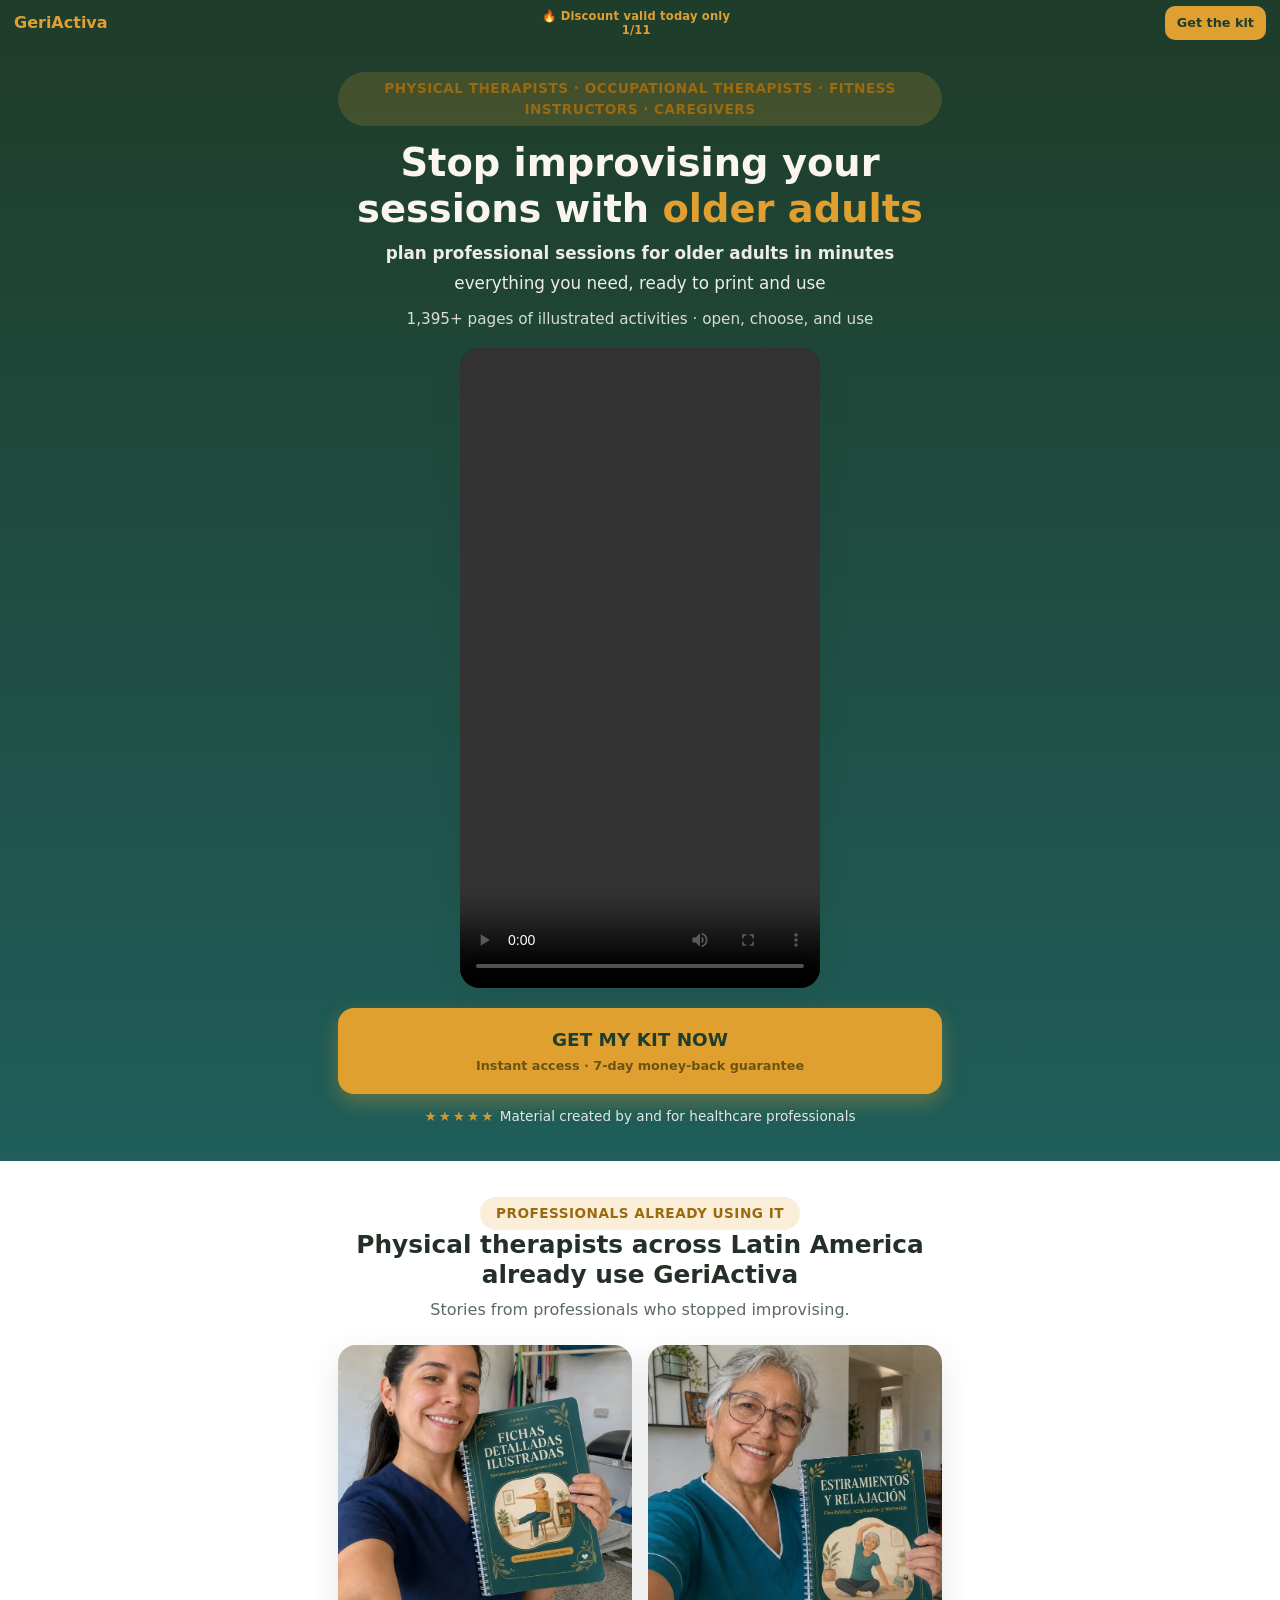
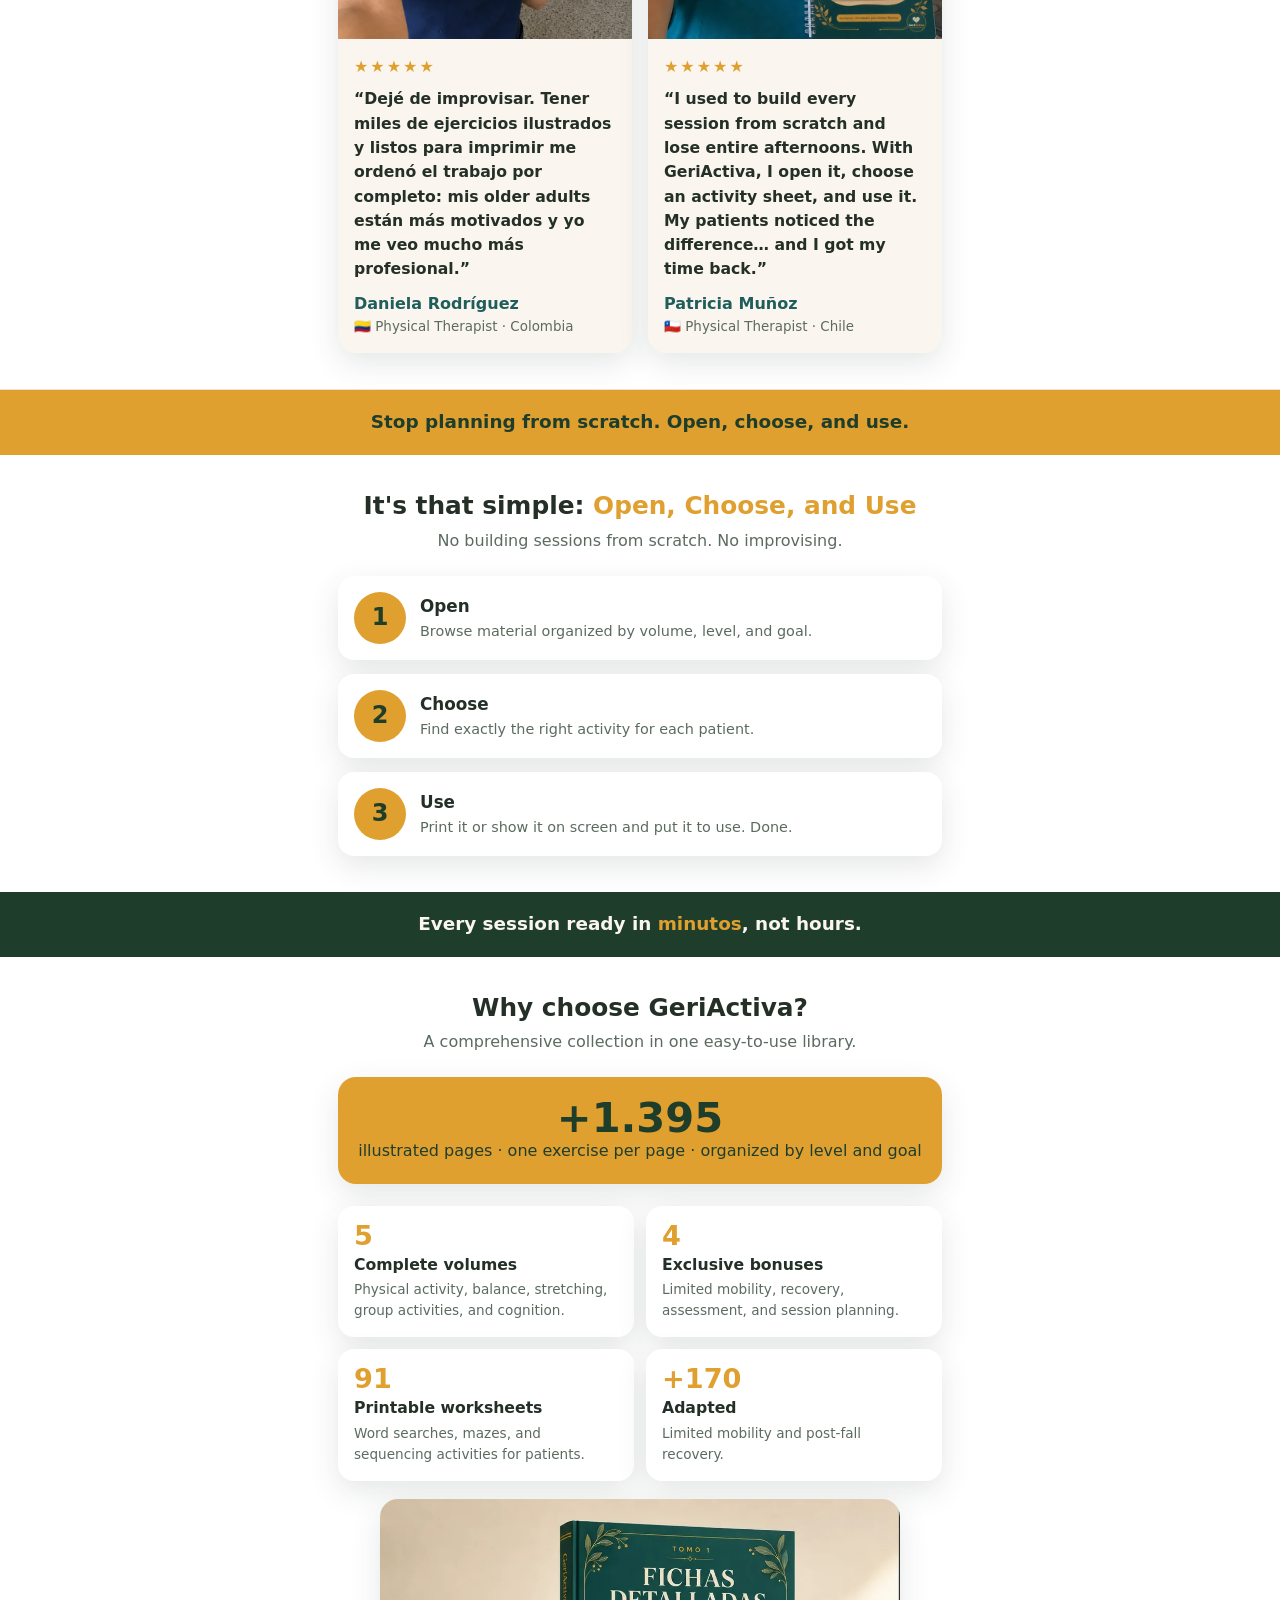
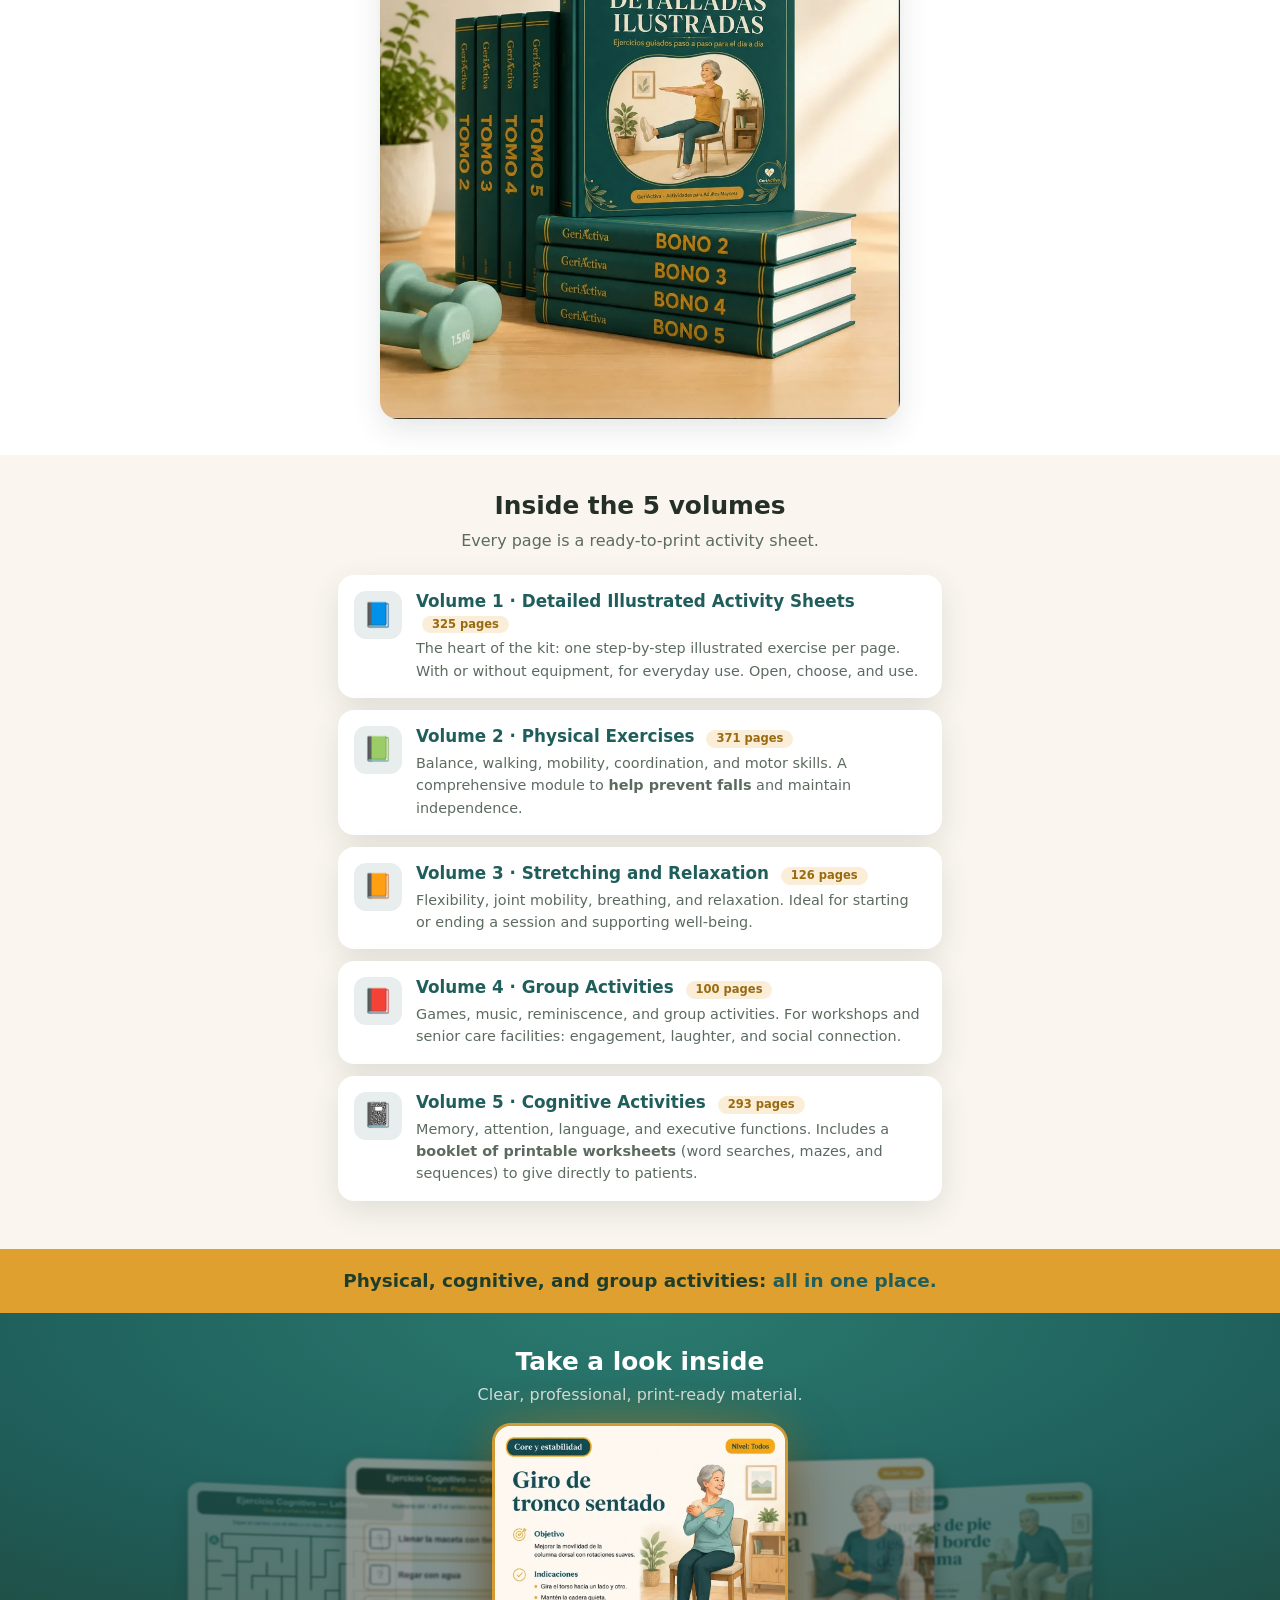
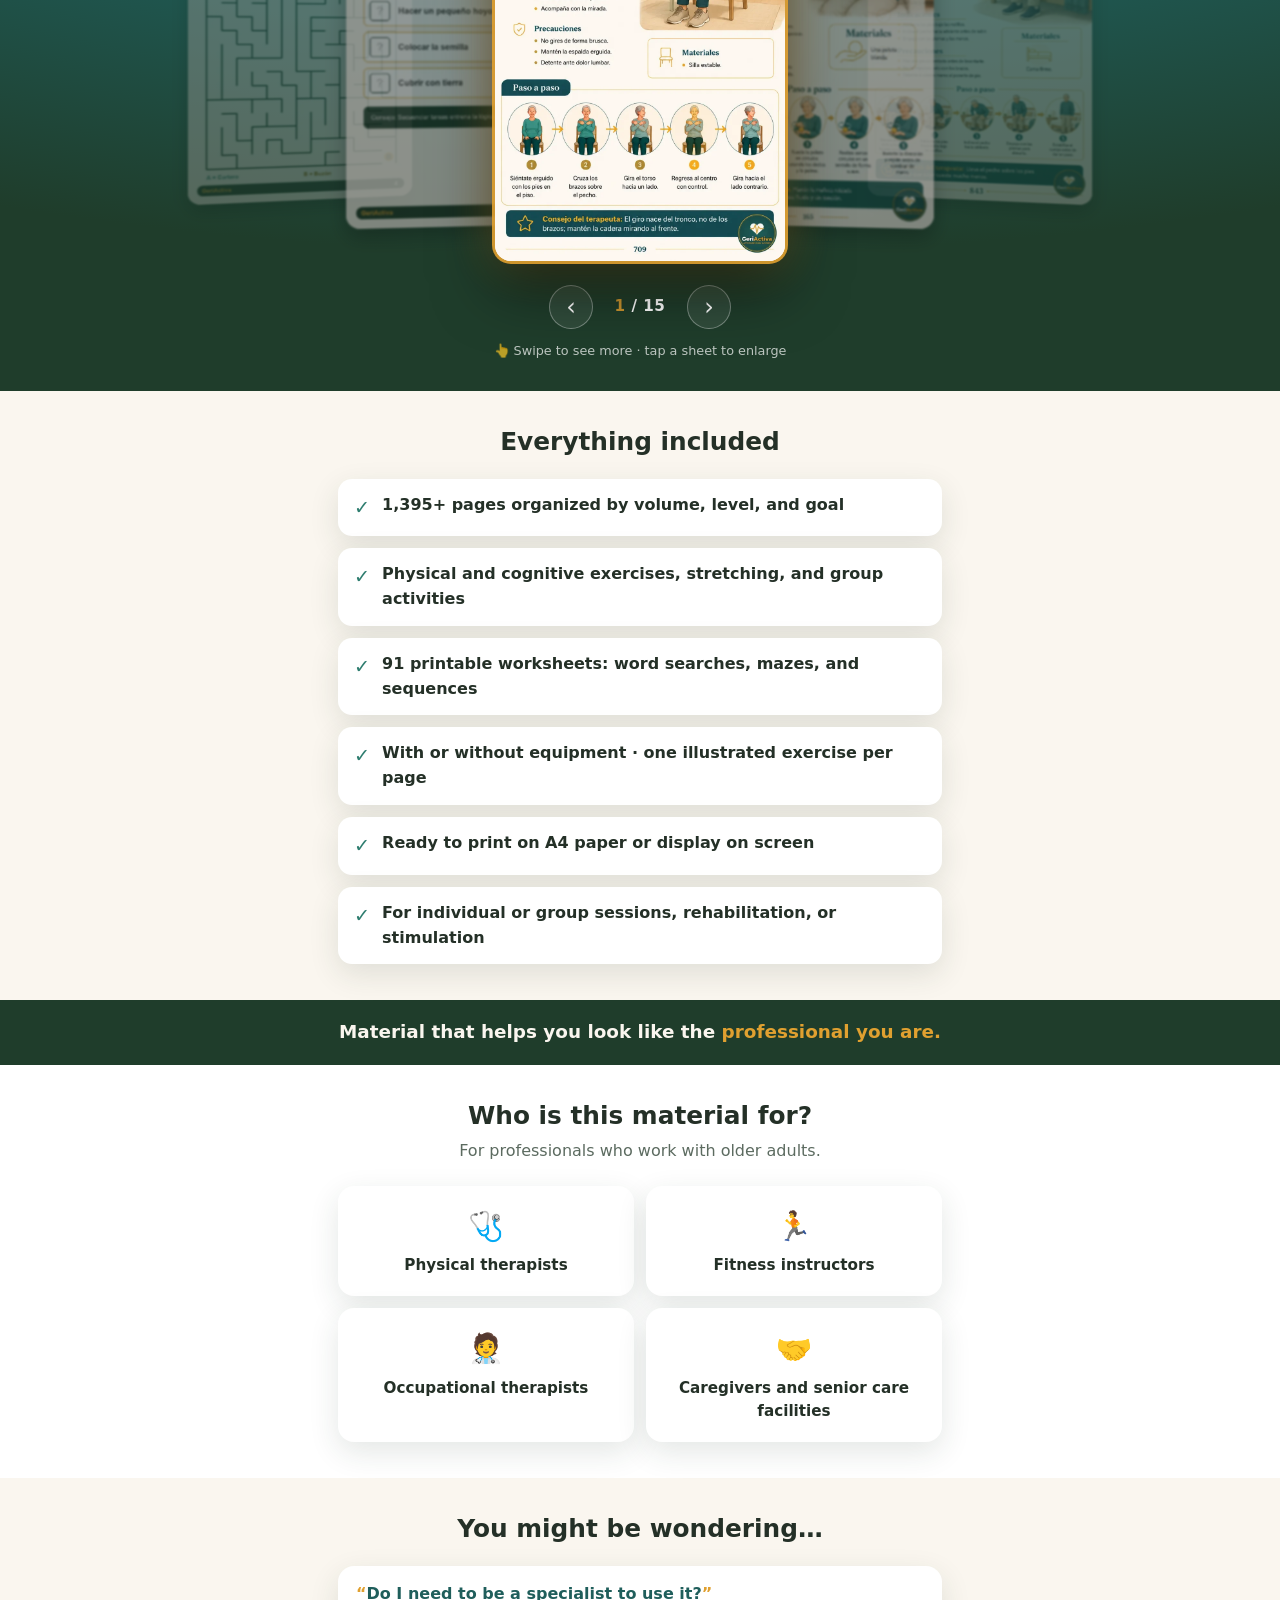
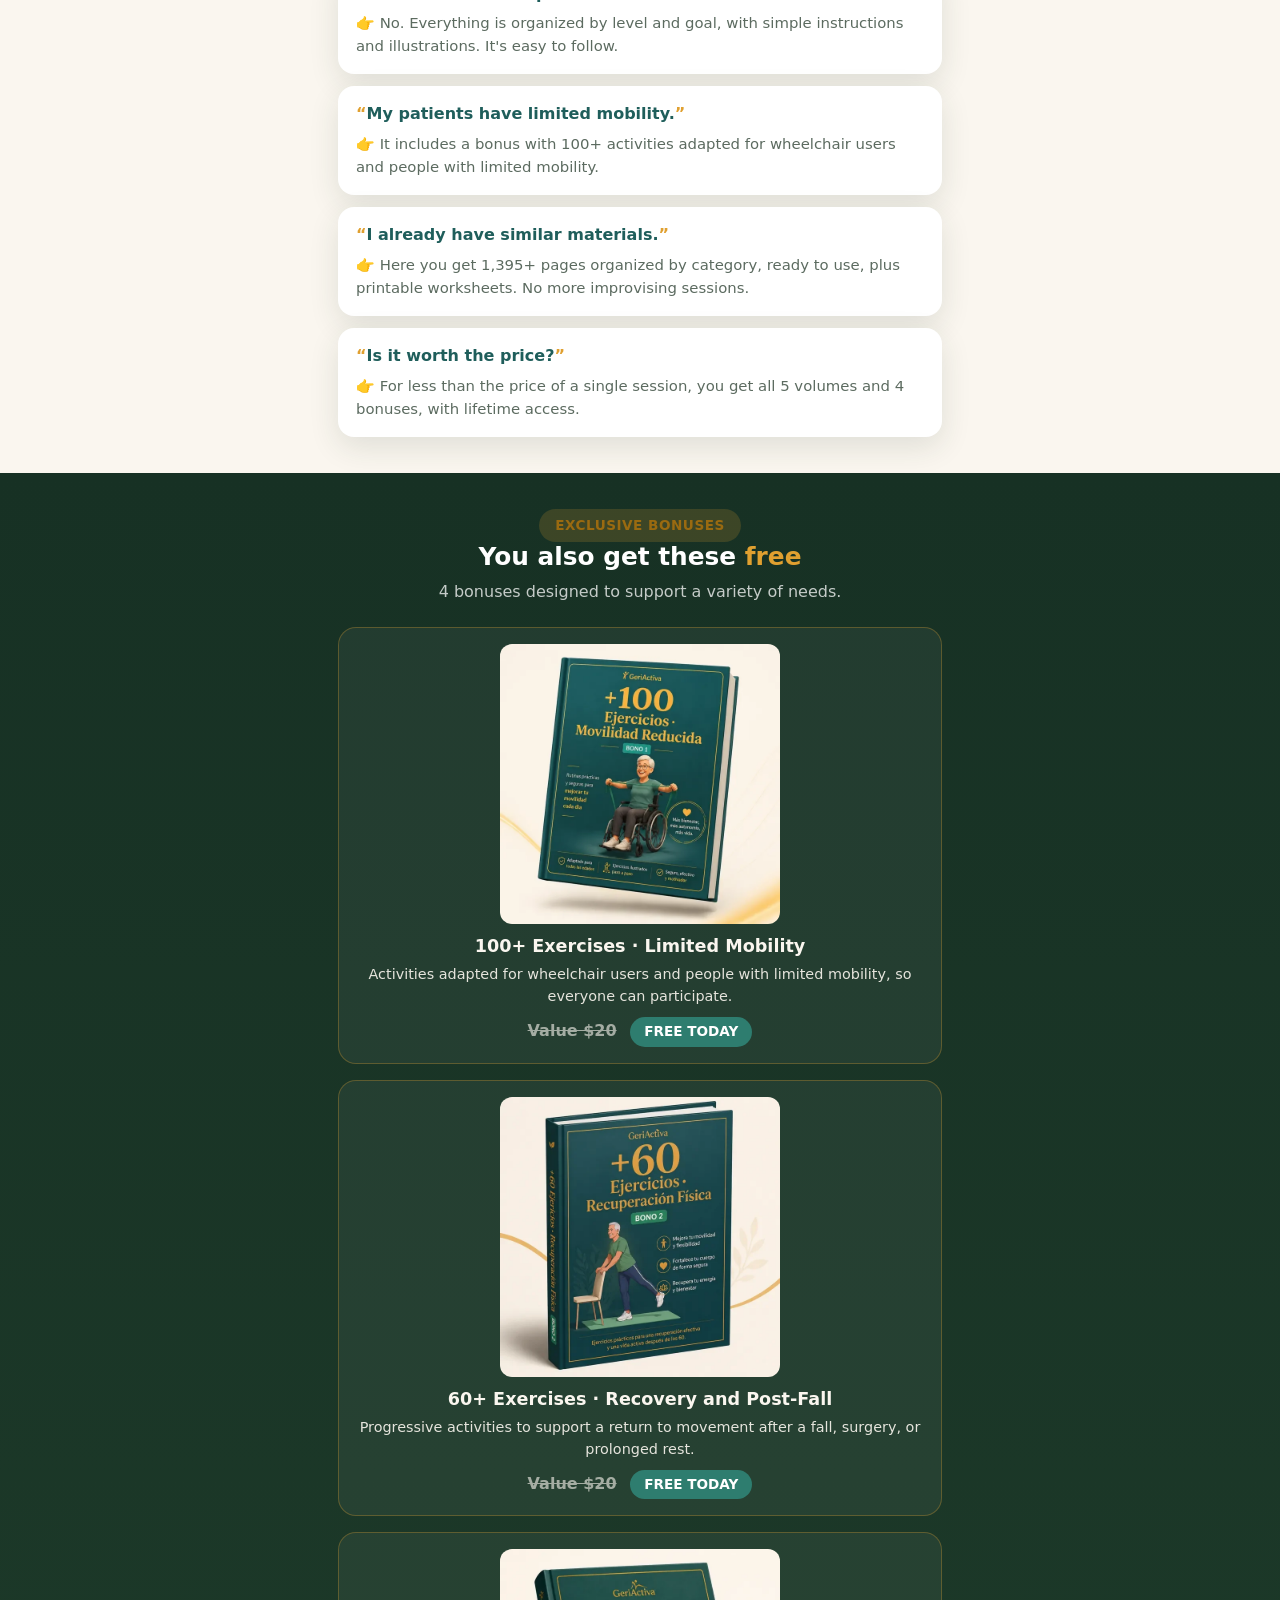
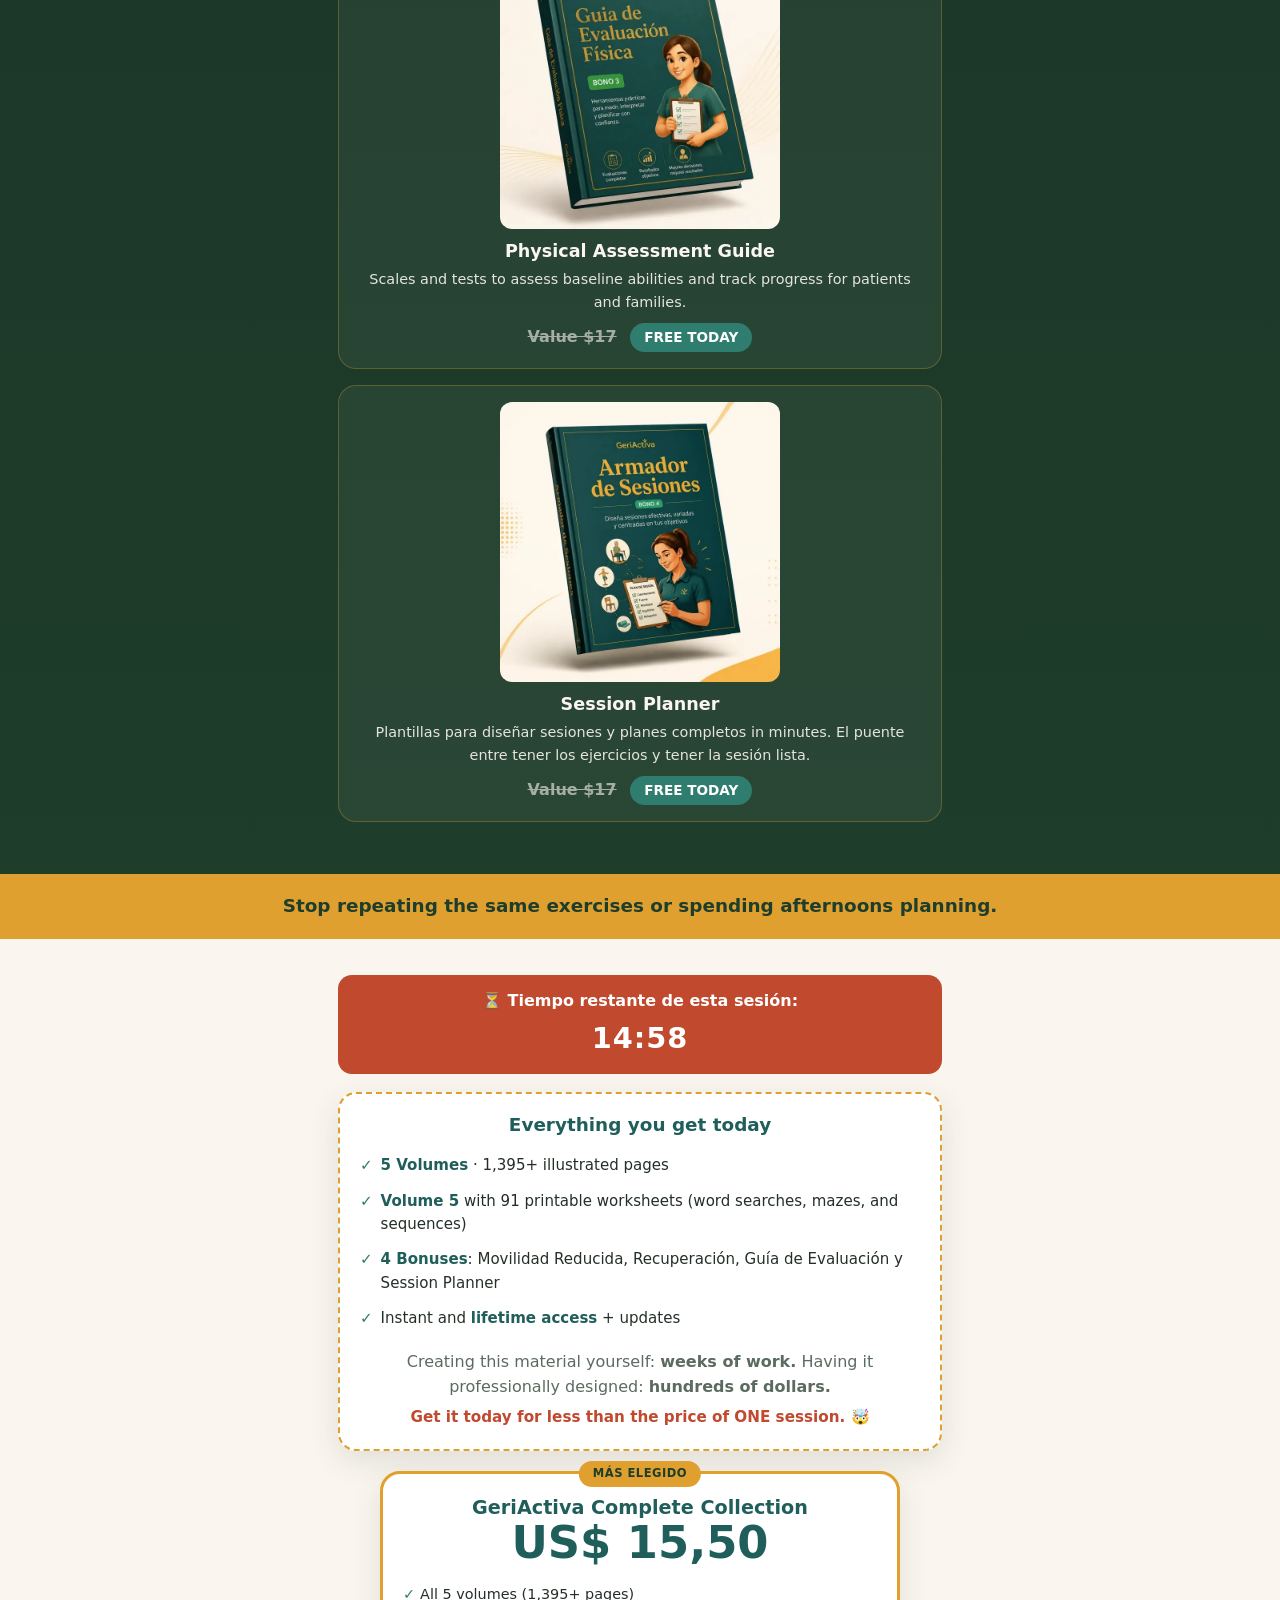
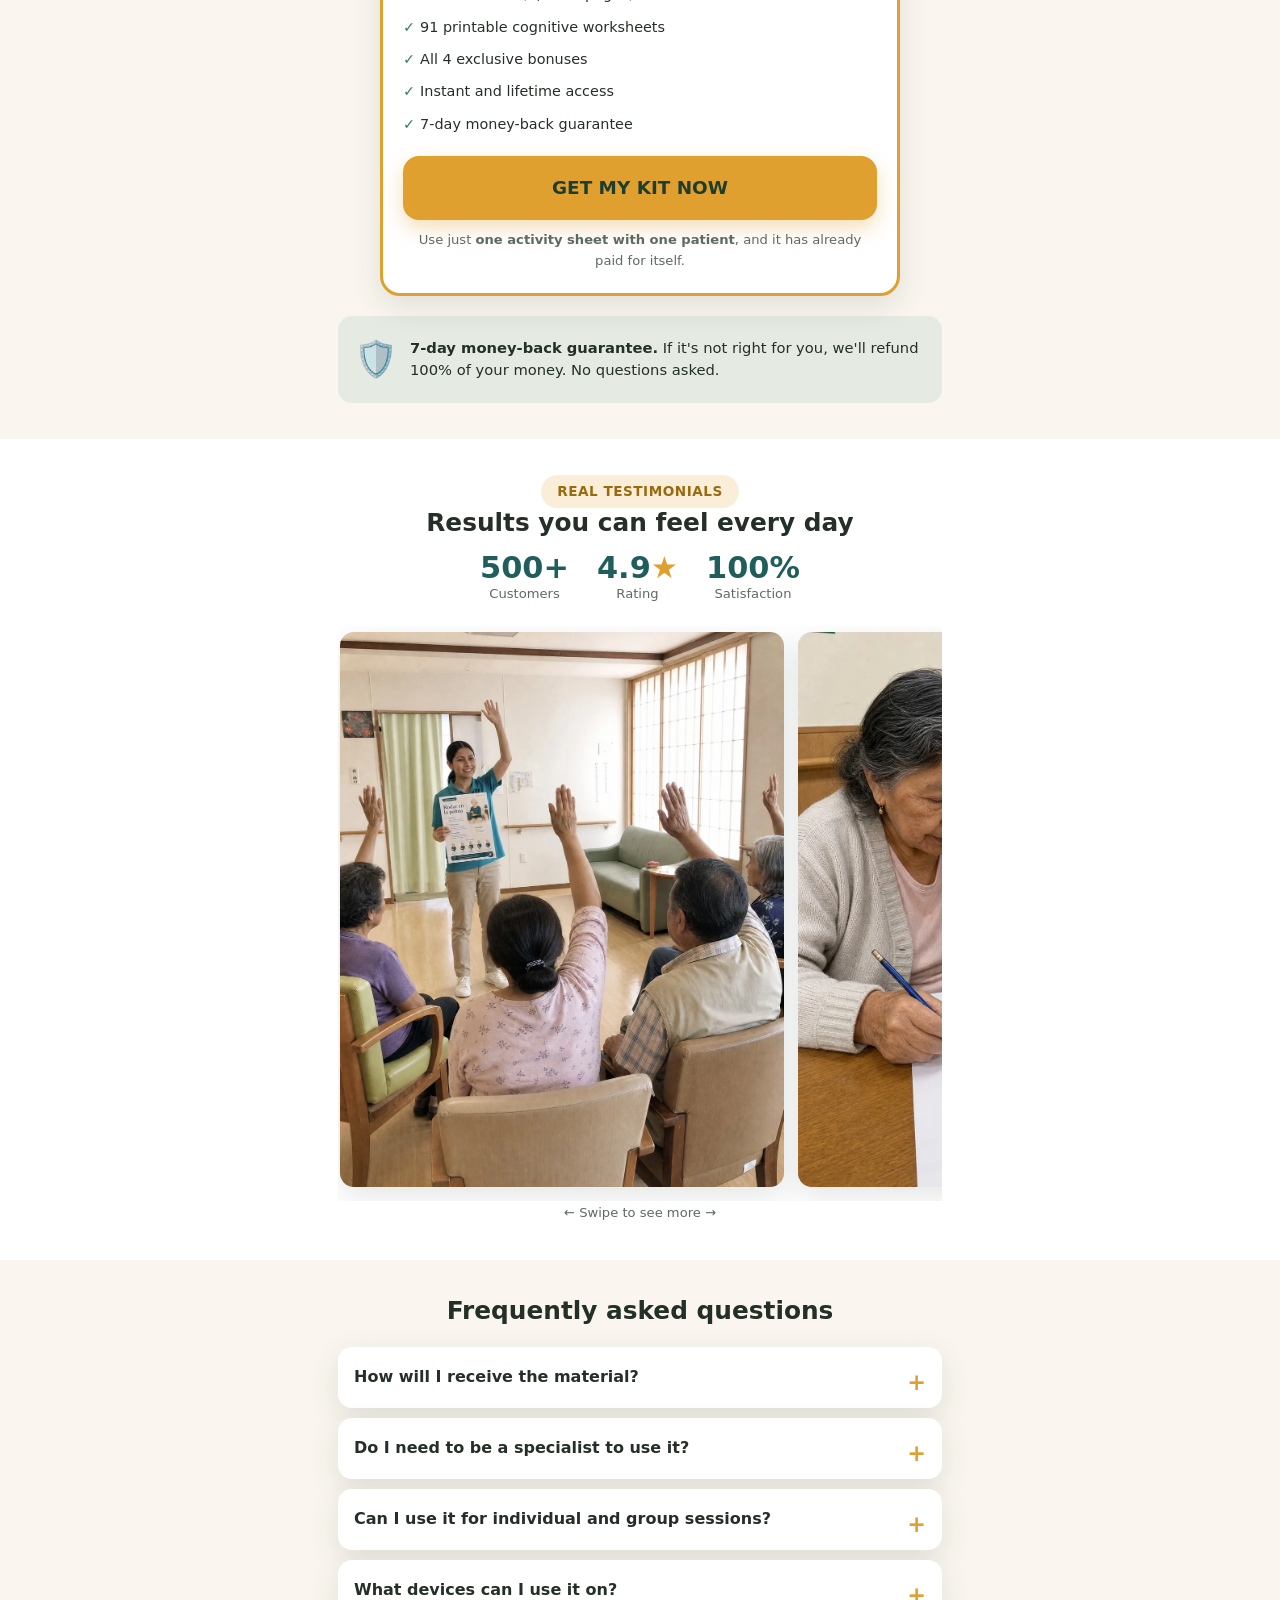
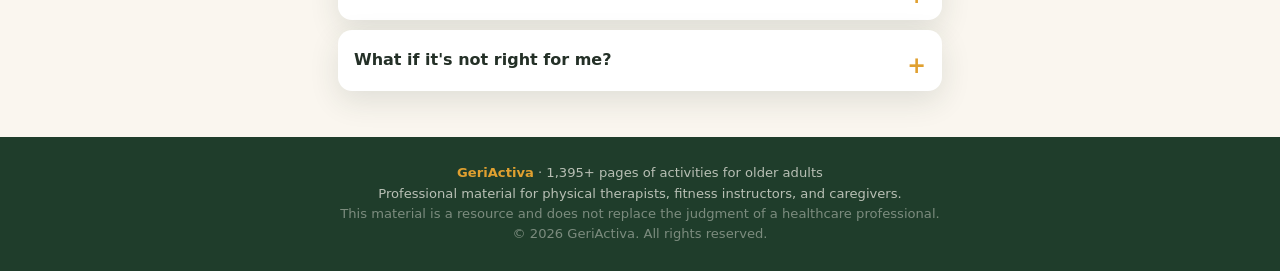
==== index.html @ ed3a682e "Translate GeriActiva sales page from Spanish to English" ====
<!DOCTYPE html>

<html data-astro-cid-jfvjk4zr="" dir="ltr" lang="en" style="--storePrimary: #15803d;--storeSecondary: #f0fdf4;--storeAccent: #22c55e;"><head><meta charset="utf-8"/><meta content="width=device-width, initial-scale=1.0" name="viewport"/><style>/*! tailwindcss v4.2.1 | MIT License | https://tailwindcss.com */@layer properties{@supports (((-webkit-hyphens:none)) and (not (margin-trim:inline))) or ((-moz-orient:inline) and (not (color:rgb(from red r g b)))){*,:before,:after,::backdrop{--tw-translate-x:0;--tw-translate-y:0;--tw-translate-z:0;--tw-scale-x:1;--tw-scale-y:1;--tw-scale-z:1;--tw-rotate-x:initial;--tw-rotate-y:initial;--tw-rotate-z:initial;--tw-skew-x:initial;--tw-skew-y:initial;--tw-space-y-reverse:0;--tw-border-style:solid;--tw-gradient-position:initial;--tw-gradient-from:#0000;--tw-gradient-via:#0000;--tw-gradient-to:#0000;--tw-gradient-stops:initial;--tw-gradient-via-stops:initial;--tw-gradient-from-position:0%;--tw-gradient-via-position:50%;--tw-gradient-to-position:100%;--tw-leading:initial;--tw-font-weight:initial;--tw-tracking:initial;--tw-ordinal:initial;--tw-slashed-zero:initial;--tw-numeric-figure:initial;--tw-numeric-spacing:initial;--tw-numeric-fraction:initial;--tw-shadow:0 0 #0000;--tw-shadow-color:initial;--tw-shadow-alpha:100%;--tw-inset-shadow:0 0 #0000;--tw-inset-shadow-color:initial;--tw-inset-shadow-alpha:100%;--tw-ring-color:initial;--tw-ring-shadow:0 0 #0000;--tw-inset-ring-color:initial;--tw-inset-ring-shadow:0 0 #0000;--tw-ring-inset:initial;--tw-ring-offset-width:0px;--tw-ring-offset-color:#fff;--tw-ring-offset-shadow:0 0 #0000;--tw-outline-style:solid;--tw-blur:initial;--tw-brightness:initial;--tw-contrast:initial;--tw-grayscale:initial;--tw-hue-rotate:initial;--tw-invert:initial;--tw-opacity:initial;--tw-saturate:initial;--tw-sepia:initial;--tw-drop-shadow:initial;--tw-drop-shadow-color:initial;--tw-drop-shadow-alpha:100%;--tw-drop-shadow-size:initial;--tw-backdrop-blur:initial;--tw-backdrop-brightness:initial;--tw-backdrop-contrast:initial;--tw-backdrop-grayscale:initial;--tw-backdrop-hue-rotate:initial;--tw-backdrop-invert:initial;--tw-backdrop-opacity:initial;--tw-backdrop-saturate:initial;--tw-backdrop-sepia:initial;--tw-duration:initial;--tw-ease:initial}}}@layer theme{:root,:host{--font-sans:ui-sans-serif, system-ui, sans-serif, "Apple Color Emoji", "Segoe UI Emoji", "Segoe UI Symbol", "Noto Color Emoji";--font-mono:ui-monospace, SFMono-Regular, Menlo, Monaco, Consolas, "Liberation Mono", "Courier New", monospace;--color-red-50:oklch(97.1% .013 17.38);--color-red-100:oklch(93.6% .032 17.717);--color-red-200:oklch(88.5% .062 18.334);--color-red-300:oklch(80.8% .114 19.571);--color-red-400:oklch(70.4% .191 22.216);--color-red-500:oklch(63.7% .237 25.331);--color-red-600:oklch(57.7% .245 27.325);--color-red-700:oklch(50.5% .213 27.518);--color-red-800:oklch(44.4% .177 26.899);--color-red-900:oklch(39.6% .141 25.723);--color-amber-50:oklch(98.7% .022 95.277);--color-amber-100:oklch(96.2% .059 95.617);--color-amber-200:oklch(92.4% .12 95.746);--color-amber-300:oklch(87.9% .169 91.605);--color-amber-400:oklch(82.8% .189 84.429);--color-amber-500:oklch(76.9% .188 70.08);--color-amber-600:oklch(66.6% .179 58.318);--color-amber-700:oklch(55.5% .163 48.998);--color-amber-800:oklch(47.3% .137 46.201);--color-amber-900:oklch(41.4% .112 45.904);--color-yellow-100:oklch(97.3% .071 103.193);--color-yellow-400:oklch(85.2% .199 91.936);--color-yellow-600:oklch(68.1% .162 75.834);--color-green-50:oklch(98.2% .018 155.826);--color-green-100:oklch(96.2% .044 156.743);--color-green-200:oklch(92.5% .084 155.995);--color-green-400:oklch(79.2% .209 151.711);--color-green-500:oklch(72.3% .219 149.579);--color-green-600:oklch(62.7% .194 149.214);--color-green-700:oklch(52.7% .154 150.069);--color-green-900:oklch(39.3% .095 152.535);--color-emerald-50:oklch(97.9% .021 166.113);--color-emerald-100:oklch(95% .052 163.051);--color-emerald-400:oklch(76.5% .177 163.223);--color-emerald-500:oklch(69.6% .17 162.48);--color-emerald-600:oklch(59.6% .145 163.225);--color-emerald-900:oklch(37.8% .077 168.94);--color-teal-50:oklch(98.4% .014 180.72);--color-teal-600:oklch(60% .118 184.704);--color-blue-50:oklch(97% .014 254.604);--color-blue-100:oklch(93.2% .032 255.585);--color-blue-200:oklch(88.2% .059 254.128);--color-blue-400:oklch(70.7% .165 254.624);--color-blue-500:oklch(62.3% .214 259.815);--color-blue-600:oklch(54.6% .245 262.881);--color-blue-700:oklch(48.8% .243 264.376);--color-blue-800:oklch(42.4% .199 265.638);--color-violet-50:oklch(96.9% .016 293.756);--color-violet-200:oklch(89.4% .057 293.283);--color-violet-800:oklch(43.2% .232 292.759);--color-purple-100:oklch(94.6% .033 307.174);--color-purple-600:oklch(55.8% .288 302.321);--color-purple-700:oklch(49.6% .265 301.924);--color-slate-100:oklch(96.8% .007 247.896);--color-slate-700:oklch(37.2% .044 257.287);--color-slate-800:oklch(27.9% .041 260.031);--color-gray-50:oklch(98.5% .002 247.839);--color-gray-100:oklch(96.7% .003 264.542);--color-gray-200:oklch(92.8% .006 264.531);--color-gray-300:oklch(87.2% .01 258.338);--color-gray-400:oklch(70.7% .022 261.325);--color-gray-500:oklch(55.1% .027 264.364);--color-gray-600:oklch(44.6% .03 256.802);--color-gray-700:oklch(37.3% .034 259.733);--color-gray-800:oklch(27.8% .033 256.848);--color-gray-900:oklch(21% .034 264.665);--color-gray-950:oklch(13% .028 261.692);--color-black:#000;--color-white:#fff;--spacing:.25rem;--container-xs:20rem;--container-sm:24rem;--container-md:28rem;--container-lg:32rem;--container-xl:36rem;--container-2xl:42rem;--container-3xl:48rem;--container-4xl:56rem;--container-5xl:64rem;--container-6xl:72rem;--text-xs:.75rem;--text-xs--line-height:calc(1 / .75);--text-sm:.875rem;--text-sm--line-height:calc(1.25 / .875);--text-base:1rem;--text-base--line-height: 1.5 ;--text-lg:1.125rem;--text-lg--line-height:calc(1.75 / 1.125);--text-xl:1.25rem;--text-xl--line-height:calc(1.75 / 1.25);--text-2xl:1.5rem;--text-2xl--line-height:calc(2 / 1.5);--text-3xl:1.875rem;--text-3xl--line-height: 1.2 ;--text-4xl:2.25rem;--text-4xl--line-height:calc(2.5 / 2.25);--text-5xl:3rem;--text-5xl--line-height:1;--text-6xl:3.75rem;--text-6xl--line-height:1;--font-weight-light:300;--font-weight-normal:400;--font-weight-medium:500;--font-weight-semibold:600;--font-weight-bold:700;--font-weight-extrabold:800;--font-weight-black:900;--tracking-wide:.025em;--tracking-wider:.05em;--tracking-widest:.1em;--leading-tight:1.25;--leading-snug:1.375;--leading-relaxed:1.625;--radius-md:.375rem;--radius-lg:.5rem;--radius-xl:.75rem;--radius-2xl:1rem;--radius-3xl:1.5rem;--ease-in-out:cubic-bezier(.4, 0, .2, 1);--animate-spin:spin 1s linear infinite;--animate-ping:ping 1s cubic-bezier(0, 0, .2, 1) infinite;--animate-pulse:pulse 2s cubic-bezier(.4, 0, .6, 1) infinite;--blur-sm:8px;--blur-md:12px;--blur-xl:24px;--default-transition-duration:.15s;--default-transition-timing-function:cubic-bezier(.4, 0, .2, 1);--default-font-family:var(--font-sans);--default-mono-font-family:var(--font-mono)}}@layer base{*,:after,:before,::backdrop{box-sizing:border-box;border:0 solid;margin:0;padding:0}::file-selector-button{box-sizing:border-box;border:0 solid;margin:0;padding:0}html,:host{-webkit-text-size-adjust:100%;tab-size:4;line-height:1.5;font-family:var(--default-font-family,ui-sans-serif, system-ui, sans-serif, "Apple Color Emoji", "Segoe UI Emoji", "Segoe UI Symbol", "Noto Color Emoji");font-feature-settings:var(--default-font-feature-settings,normal);font-variation-settings:var(--default-font-variation-settings,normal);-webkit-tap-highlight-color:transparent}hr{height:0;color:inherit;border-top-width:1px}abbr:where([title]){-webkit-text-decoration:underline dotted;text-decoration:underline dotted}h1,h2,h3,h4,h5,h6{font-size:inherit;font-weight:inherit}a{color:inherit;-webkit-text-decoration:inherit;text-decoration:inherit}b,strong{font-weight:bolder}code,kbd,samp,pre{font-family:var(--default-mono-font-family,ui-monospace, SFMono-Regular, Menlo, Monaco, Consolas, "Liberation Mono", "Courier New", monospace);font-feature-settings:var(--default-mono-font-feature-settings,normal);font-variation-settings:var(--default-mono-font-variation-settings,normal);font-size:1em}small{font-size:80%}sub,sup{vertical-align:baseline;font-size:75%;line-height:0;position:relative}sub{bottom:-.25em}sup{top:-.5em}table{text-indent:0;border-color:inherit;border-collapse:collapse}:-moz-focusring{outline:auto}progress{vertical-align:baseline}summary{display:list-item}ol,ul,menu{list-style:none}img,svg,video,canvas,audio,iframe,embed,object{vertical-align:middle;display:block}img,video{max-width:100%;height:auto}button,input,select,optgroup,textarea{font:inherit;font-feature-settings:inherit;font-variation-settings:inherit;letter-spacing:inherit;color:inherit;opacity:1;background-color:#0000;border-radius:0}::file-selector-button{font:inherit;font-feature-settings:inherit;font-variation-settings:inherit;letter-spacing:inherit;color:inherit;opacity:1;background-color:#0000;border-radius:0}:where(select:is([multiple],[size])) optgroup{font-weight:bolder}:where(select:is([multiple],[size])) optgroup option{padding-inline-start:20px}::file-selector-button{margin-inline-end:4px}::placeholder{opacity:1}@supports (not ((-webkit-appearance:-apple-pay-button))) or (contain-intrinsic-size:1px){::placeholder{color:currentColor}@supports (color:color-mix(in lab,red,red)){::placeholder{color:color-mix(in oklab,currentcolor 50%,transparent)}}}textarea{resize:vertical}::-webkit-search-decoration{-webkit-appearance:none}::-webkit-date-and-time-value{min-height:1lh;text-align:inherit}::-webkit-datetime-edit{display:inline-flex}::-webkit-datetime-edit-fields-wrapper{padding:0}::-webkit-datetime-edit{padding-block:0}::-webkit-datetime-edit-year-field{padding-block:0}::-webkit-datetime-edit-month-field{padding-block:0}::-webkit-datetime-edit-day-field{padding-block:0}::-webkit-datetime-edit-hour-field{padding-block:0}::-webkit-datetime-edit-minute-field{padding-block:0}::-webkit-datetime-edit-second-field{padding-block:0}::-webkit-datetime-edit-millisecond-field{padding-block:0}::-webkit-datetime-edit-meridiem-field{padding-block:0}::-webkit-calendar-picker-indicator{line-height:1}:-moz-ui-invalid{box-shadow:none}button,input:where([type=button],[type=reset],[type=submit]){appearance:button}::file-selector-button{appearance:button}::-webkit-inner-spin-button{height:auto}::-webkit-outer-spin-button{height:auto}[hidden]:where(:not([hidden=until-found])){display:none!important}}@layer components;@layer utilities{.pointer-events-none{pointer-events:none}.collapse{visibility:collapse}.invisible{visibility:hidden}.visible{visibility:visible}.sr-only{clip-path:inset(50%);white-space:nowrap;border-width:0;width:1px;height:1px;margin:-1px;padding:0;position:absolute;overflow:hidden}.absolute{position:absolute}.fixed{position:fixed}.relative{position:relative}.static{position:static}.sticky{position:sticky}.-inset-2{inset:calc(var(--spacing) * -2)}.inset-0{inset:calc(var(--spacing) * 0)}.start{inset-inline-start:var(--spacing)}.end{inset-inline-end:var(--spacing)}.-top-1{top:calc(var(--spacing) * -1)}.-top-2{top:calc(var(--spacing) * -2)}.top-0{top:calc(var(--spacing) * 0)}.top-1\/2{top:50%}.top-14{top:calc(var(--spacing) * 14)}.-right-1{right:calc(var(--spacing) * -1)}.-right-2{right:calc(var(--spacing) * -2)}.right-0{right:calc(var(--spacing) * 0)}.right-2{right:calc(var(--spacing) * 2)}.right-3{right:calc(var(--spacing) * 3)}.right-4{right:calc(var(--spacing) * 4)}.-bottom-1{bottom:calc(var(--spacing) * -1)}.-bottom-4{bottom:calc(var(--spacing) * -4)}.bottom-0{bottom:calc(var(--spacing) * 0)}.bottom-3{bottom:calc(var(--spacing) * 3)}.-left-2{left:calc(var(--spacing) * -2)}.-left-\[9999px\]{left:-9999px}.left-0{left:calc(var(--spacing) * 0)}.left-1\/2{left:50%}.left-4{left:calc(var(--spacing) * 4)}.isolate{isolation:isolate}.z-10{z-index:10}.z-20{z-index:20}.z-30{z-index:30}.z-40{z-index:40}.z-50{z-index:50}.z-\[60\]{z-index:60}.z-\[70\]{z-index:70}.z-\[80\]{z-index:80}.z-\[100\]{z-index:100}.z-\[2147483647\]{z-index:2147483647}.order-1{order:1}.order-2{order:2}.order-first{order:-9999}.container{width:100%}@media(min-width:40rem){.container{max-width:40rem}}@media(min-width:48rem){.container{max-width:48rem}}@media(min-width:64rem){.container{max-width:64rem}}@media(min-width:80rem){.container{max-width:80rem}}@media(min-width:96rem){.container{max-width:96rem}}.mx-1{margin-inline:calc(var(--spacing) * 1)}.mx-2{margin-inline:calc(var(--spacing) * 2)}.mx-4{margin-inline:calc(var(--spacing) * 4)}.mx-auto{margin-inline:auto}.my-2{margin-block:calc(var(--spacing) * 2)}.my-3{margin-block:calc(var(--spacing) * 3)}.my-4{margin-block:calc(var(--spacing) * 4)}.my-5{margin-block:calc(var(--spacing) * 5)}.my-6{margin-block:calc(var(--spacing) * 6)}.-mt-1{margin-top:calc(var(--spacing) * -1)}.-mt-2{margin-top:calc(var(--spacing) * -2)}.-mt-3{margin-top:calc(var(--spacing) * -3)}.-mt-4{margin-top:calc(var(--spacing) * -4)}.-mt-6{margin-top:calc(var(--spacing) * -6)}.-mt-8{margin-top:calc(var(--spacing) * -8)}.-mt-12{margin-top:calc(var(--spacing) * -12)}.-mt-16{margin-top:calc(var(--spacing) * -16)}.mt-0{margin-top:calc(var(--spacing) * 0)}.mt-0\.5{margin-top:calc(var(--spacing) * .5)}.mt-1{margin-top:calc(var(--spacing) * 1)}.mt-1\.5{margin-top:calc(var(--spacing) * 1.5)}.mt-2{margin-top:calc(var(--spacing) * 2)}.mt-3{margin-top:calc(var(--spacing) * 3)}.mt-4{margin-top:calc(var(--spacing) * 4)}.mt-5{margin-top:calc(var(--spacing) * 5)}.mt-6{margin-top:calc(var(--spacing) * 6)}.mt-8{margin-top:calc(var(--spacing) * 8)}.mt-10{margin-top:calc(var(--spacing) * 10)}.mt-12{margin-top:calc(var(--spacing) * 12)}.mt-16{margin-top:calc(var(--spacing) * 16)}.mr-1{margin-right:calc(var(--spacing) * 1)}.mr-2\.5{margin-right:calc(var(--spacing) * 2.5)}.-mb-1{margin-bottom:calc(var(--spacing) * -1)}.-mb-2{margin-bottom:calc(var(--spacing) * -2)}.-mb-3{margin-bottom:calc(var(--spacing) * -3)}.-mb-4{margin-bottom:calc(var(--spacing) * -4)}.-mb-6{margin-bottom:calc(var(--spacing) * -6)}.-mb-8{margin-bottom:calc(var(--spacing) * -8)}.-mb-12{margin-bottom:calc(var(--spacing) * -12)}.-mb-16{margin-bottom:calc(var(--spacing) * -16)}.mb-0{margin-bottom:calc(var(--spacing) * 0)}.mb-0\.5{margin-bottom:calc(var(--spacing) * .5)}.mb-1{margin-bottom:calc(var(--spacing) * 1)}.mb-1\.5{margin-bottom:calc(var(--spacing) * 1.5)}.mb-2{margin-bottom:calc(var(--spacing) * 2)}.mb-3{margin-bottom:calc(var(--spacing) * 3)}.mb-4{margin-bottom:calc(var(--spacing) * 4)}.mb-5{margin-bottom:calc(var(--spacing) * 5)}.mb-6{margin-bottom:calc(var(--spacing) * 6)}.mb-8{margin-bottom:calc(var(--spacing) * 8)}.mb-10{margin-bottom:calc(var(--spacing) * 10)}.mb-12{margin-bottom:calc(var(--spacing) * 12)}.mb-16{margin-bottom:calc(var(--spacing) * 16)}.ml-1\.5{margin-left:calc(var(--spacing) * 1.5)}.ml-2{margin-left:calc(var(--spacing) * 2)}.ml-3{margin-left:calc(var(--spacing) * 3)}.ml-auto{margin-left:auto}.block{display:block}.contents{display:contents}.flex{display:flex}.flow-root{display:flow-root}.grid{display:grid}.hidden{display:none}.inline{display:inline}.inline-block{display:inline-block}.inline-flex{display:inline-flex}.table{display:table}.h-0\.5{height:calc(var(--spacing) * .5)}.h-1\.5{height:calc(var(--spacing) * 1.5)}.h-2{height:calc(var(--spacing) * 2)}.h-2\.5{height:calc(var(--spacing) * 2.5)}.h-3{height:calc(var(--spacing) * 3)}.h-3\.5{height:calc(var(--spacing) * 3.5)}.h-4{height:calc(var(--spacing) * 4)}.h-5{height:calc(var(--spacing) * 5)}.h-6{height:calc(var(--spacing) * 6)}.h-7{height:calc(var(--spacing) * 7)}.h-8{height:calc(var(--spacing) * 8)}.h-10{height:calc(var(--spacing) * 10)}.h-12{height:calc(var(--spacing) * 12)}.h-14{height:calc(var(--spacing) * 14)}.h-16{height:calc(var(--spacing) * 16)}.h-20{height:calc(var(--spacing) * 20)}.h-24{height:calc(var(--spacing) * 24)}.h-44{height:calc(var(--spacing) * 44)}.h-\[5px\]{height:5px}.h-\[10px\]{height:10px}.h-\[18px\]{height:18px}.h-\[400px\]{height:400px}.h-\[460px\]{height:460px}.h-auto{height:auto}.h-full{height:100%}.h-px{height:1px}.max-h-0{max-height:calc(var(--spacing) * 0)}.max-h-12{max-height:calc(var(--spacing) * 12)}.max-h-96{max-height:calc(var(--spacing) * 96)}.max-h-\[55vh\]{max-height:55vh}.max-h-\[94vh\]{max-height:94vh}.min-h-\[44px\]{min-height:44px}.min-h-\[48px\]{min-height:48px}.min-h-\[120px\]{min-height:120px}.min-h-screen{min-height:100vh}.w-1\.5{width:calc(var(--spacing) * 1.5)}.w-2{width:calc(var(--spacing) * 2)}.w-2\.5{width:calc(var(--spacing) * 2.5)}.w-3{width:calc(var(--spacing) * 3)}.w-3\.5{width:calc(var(--spacing) * 3.5)}.w-4{width:calc(var(--spacing) * 4)}.w-5{width:calc(var(--spacing) * 5)}.w-6{width:calc(var(--spacing) * 6)}.w-7{width:calc(var(--spacing) * 7)}.w-8{width:calc(var(--spacing) * 8)}.w-10{width:calc(var(--spacing) * 10)}.w-12{width:calc(var(--spacing) * 12)}.w-14{width:calc(var(--spacing) * 14)}.w-16{width:calc(var(--spacing) * 16)}.w-20{width:calc(var(--spacing) * 20)}.w-24{width:calc(var(--spacing) * 24)}.w-40{width:calc(var(--spacing) * 40)}.w-44{width:calc(var(--spacing) * 44)}.w-64{width:calc(var(--spacing) * 64)}.w-80{width:calc(var(--spacing) * 80)}.w-\[10px\]{width:10px}.w-\[18px\]{width:18px}.w-\[420px\]{width:420px}.w-full{width:100%}.w-px{width:1px}.max-w-2xl{max-width:var(--container-2xl)}.max-w-3xl{max-width:var(--container-3xl)}.max-w-4xl{max-width:var(--container-4xl)}.max-w-5xl{max-width:var(--container-5xl)}.max-w-6xl{max-width:var(--container-6xl)}.max-w-\[60vw\]{max-width:60vw}.max-w-\[80\%\]{max-width:80%}.max-w-full{max-width:100%}.max-w-lg{max-width:var(--container-lg)}.max-w-md{max-width:var(--container-md)}.max-w-sm{max-width:var(--container-sm)}.max-w-xl{max-width:var(--container-xl)}.max-w-xs{max-width:var(--container-xs)}.min-w-0{min-width:calc(var(--spacing) * 0)}.flex-1{flex:1}.flex-shrink{flex-shrink:1}.flex-shrink-0{flex-shrink:0}.shrink{flex-shrink:1}.shrink-0{flex-shrink:0}.grow{flex-grow:1}.-translate-x-1\/2{--tw-translate-x: -50% ;translate:var(--tw-translate-x) var(--tw-translate-y)}.translate-x-full{--tw-translate-x:100%;translate:var(--tw-translate-x) var(--tw-translate-y)}.-translate-y-1\/2{--tw-translate-y: -50% ;translate:var(--tw-translate-x) var(--tw-translate-y)}.-translate-y-full{--tw-translate-y:-100%;translate:var(--tw-translate-x) var(--tw-translate-y)}.translate-y-0{--tw-translate-y:calc(var(--spacing) * 0);translate:var(--tw-translate-x) var(--tw-translate-y)}.translate-y-full{--tw-translate-y:100%;translate:var(--tw-translate-x) var(--tw-translate-y)}.scale-110{--tw-scale-x:110%;--tw-scale-y:110%;--tw-scale-z:110%;scale:var(--tw-scale-x) var(--tw-scale-y)}.rotate-180{rotate:180deg}.transform{transform:var(--tw-rotate-x,) var(--tw-rotate-y,) var(--tw-rotate-z,) var(--tw-skew-x,) var(--tw-skew-y,)}.animate-ping{animation:var(--animate-ping)}.animate-pulse{animation:var(--animate-pulse)}.animate-spin{animation:var(--animate-spin)}.cursor-default{cursor:default}.cursor-not-allowed{cursor:not-allowed}.cursor-pointer{cursor:pointer}.resize{resize:both}.appearance-none{appearance:none}.grid-cols-1{grid-template-columns:repeat(1,minmax(0,1fr))}.grid-cols-2{grid-template-columns:repeat(2,minmax(0,1fr))}.flex-col{flex-direction:column}.flex-wrap{flex-wrap:wrap}.items-baseline{align-items:baseline}.items-center{align-items:center}.items-end{align-items:flex-end}.items-start{align-items:flex-start}.justify-between{justify-content:space-between}.justify-center{justify-content:center}.justify-end{justify-content:flex-end}.justify-start{justify-content:flex-start}.gap-0\.5{gap:calc(var(--spacing) * .5)}.gap-1{gap:calc(var(--spacing) * 1)}.gap-1\.5{gap:calc(var(--spacing) * 1.5)}.gap-2{gap:calc(var(--spacing) * 2)}.gap-2\.5{gap:calc(var(--spacing) * 2.5)}.gap-3{gap:calc(var(--spacing) * 3)}.gap-4{gap:calc(var(--spacing) * 4)}.gap-5{gap:calc(var(--spacing) * 5)}.gap-6{gap:calc(var(--spacing) * 6)}.gap-8{gap:calc(var(--spacing) * 8)}:where(.space-y-1>:not(:last-child)){--tw-space-y-reverse:0;margin-block-start:calc(calc(var(--spacing) * 1) * var(--tw-space-y-reverse));margin-block-end:calc(calc(var(--spacing) * 1) * calc(1 - var(--tw-space-y-reverse)))}:where(.space-y-1\.5>:not(:last-child)){--tw-space-y-reverse:0;margin-block-start:calc(calc(var(--spacing) * 1.5) * var(--tw-space-y-reverse));margin-block-end:calc(calc(var(--spacing) * 1.5) * calc(1 - var(--tw-space-y-reverse)))}:where(.space-y-2>:not(:last-child)){--tw-space-y-reverse:0;margin-block-start:calc(calc(var(--spacing) * 2) * var(--tw-space-y-reverse));margin-block-end:calc(calc(var(--spacing) * 2) * calc(1 - var(--tw-space-y-reverse)))}:where(.space-y-2\.5>:not(:last-child)){--tw-space-y-reverse:0;margin-block-start:calc(calc(var(--spacing) * 2.5) * var(--tw-space-y-reverse));margin-block-end:calc(calc(var(--spacing) * 2.5) * calc(1 - var(--tw-space-y-reverse)))}:where(.space-y-3>:not(:last-child)){--tw-space-y-reverse:0;margin-block-start:calc(calc(var(--spacing) * 3) * var(--tw-space-y-reverse));margin-block-end:calc(calc(var(--spacing) * 3) * calc(1 - var(--tw-space-y-reverse)))}:where(.space-y-4>:not(:last-child)){--tw-space-y-reverse:0;margin-block-start:calc(calc(var(--spacing) * 4) * var(--tw-space-y-reverse));margin-block-end:calc(calc(var(--spacing) * 4) * calc(1 - var(--tw-space-y-reverse)))}.gap-x-3{column-gap:calc(var(--spacing) * 3)}.gap-x-4{column-gap:calc(var(--spacing) * 4)}.gap-y-1{row-gap:calc(var(--spacing) * 1)}.self-start{align-self:flex-start}.truncate{text-overflow:ellipsis;white-space:nowrap;overflow:hidden}.overflow-hidden{overflow:hidden}.overflow-y-auto{overflow-y:auto}.overscroll-contain{overscroll-behavior:contain}.rounded{border-radius:.25rem}.rounded-2xl{border-radius:var(--radius-2xl)}.rounded-3xl{border-radius:var(--radius-3xl)}.rounded-full{border-radius:3.40282e38px}.rounded-lg{border-radius:var(--radius-lg)}.rounded-md{border-radius:var(--radius-md)}.rounded-xl{border-radius:var(--radius-xl)}.rounded-t-2xl{border-top-left-radius:var(--radius-2xl);border-top-right-radius:var(--radius-2xl)}.rounded-b-2xl{border-bottom-right-radius:var(--radius-2xl);border-bottom-left-radius:var(--radius-2xl)}.rounded-bl-lg{border-bottom-left-radius:var(--radius-lg)}.border{border-style:var(--tw-border-style);border-width:1px}.border-0{border-style:var(--tw-border-style);border-width:0}.border-2{border-style:var(--tw-border-style);border-width:2px}.border-3{border-style:var(--tw-border-style);border-width:3px}.border-4{border-style:var(--tw-border-style);border-width:4px}.border-t{border-top-style:var(--tw-border-style);border-top-width:1px}.border-b{border-bottom-style:var(--tw-border-style);border-bottom-width:1px}.border-\[\#b2b2b2b0\]{border-color:#b2b2b2b0}.border-amber-100{border-color:var(--color-amber-100)}.border-amber-200{border-color:var(--color-amber-200)}.border-amber-400{border-color:var(--color-amber-400)}.border-blue-200{border-color:var(--color-blue-200)}.border-blue-500{border-color:var(--color-blue-500)}.border-emerald-100{border-color:var(--color-emerald-100)}.border-gray-100{border-color:var(--color-gray-100)}.border-gray-200{border-color:var(--color-gray-200)}.border-gray-300{border-color:var(--color-gray-300)}.border-gray-600{border-color:var(--color-gray-600)}.border-gray-700{border-color:var(--color-gray-700)}.border-gray-700\/50{border-color:#36415380}@supports (color:color-mix(in lab,red,red)){.border-gray-700\/50{border-color:color-mix(in oklab,var(--color-gray-700) 50%,transparent)}}.border-green-200{border-color:var(--color-green-200)}.border-red-100{border-color:var(--color-red-100)}.border-red-200{border-color:var(--color-red-200)}.border-red-300{border-color:var(--color-red-300)}.border-violet-200{border-color:var(--color-violet-200)}.border-white{border-color:var(--color-white)}.border-t-blue-500{border-top-color:var(--color-blue-500)}.border-t-gray-600{border-top-color:var(--color-gray-600)}.border-t-transparent{border-top-color:#0000}.bg-\[\#2d2d2d\]{background-color:#2d2d2d}.bg-\[\#DCF8C6\]{background-color:#dcf8c6}.bg-\[\#c41e3a\]{background-color:#c41e3a}.bg-\[\#f0f0f0\]{background-color:#f0f0f0}.bg-\[\#f5f5f5\]{background-color:#f5f5f5}.bg-\[\#f6f5f1\]{background-color:#f6f5f1}.bg-amber-50{background-color:var(--color-amber-50)}.bg-amber-100{background-color:var(--color-amber-100)}.bg-amber-300\/30{background-color:#ffd2364d}@supports (color:color-mix(in lab,red,red)){.bg-amber-300\/30{background-color:color-mix(in oklab,var(--color-amber-300) 30%,transparent)}}.bg-black{background-color:var(--color-black)}.bg-black\/10{background-color:#0000001a}@supports (color:color-mix(in lab,red,red)){.bg-black\/10{background-color:color-mix(in oklab,var(--color-black) 10%,transparent)}}.bg-black\/50{background-color:#00000080}@supports (color:color-mix(in lab,red,red)){.bg-black\/50{background-color:color-mix(in oklab,var(--color-black) 50%,transparent)}}.bg-black\/60{background-color:#0009}@supports (color:color-mix(in lab,red,red)){.bg-black\/60{background-color:color-mix(in oklab,var(--color-black) 60%,transparent)}}.bg-black\/70{background-color:#000000b3}@supports (color:color-mix(in lab,red,red)){.bg-black\/70{background-color:color-mix(in oklab,var(--color-black) 70%,transparent)}}.bg-blue-50{background-color:var(--color-blue-50)}.bg-blue-50\/30{background-color:#eff6ff4d}@supports (color:color-mix(in lab,red,red)){.bg-blue-50\/30{background-color:color-mix(in oklab,var(--color-blue-50) 30%,transparent)}}.bg-blue-100{background-color:var(--color-blue-100)}.bg-blue-600{background-color:var(--color-blue-600)}.bg-emerald-50{background-color:var(--color-emerald-50)}.bg-emerald-400{background-color:var(--color-emerald-400)}.bg-emerald-500{background-color:var(--color-emerald-500)}.bg-gray-50{background-color:var(--color-gray-50)}.bg-gray-100{background-color:var(--color-gray-100)}.bg-gray-200{background-color:var(--color-gray-200)}.bg-gray-300{background-color:var(--color-gray-300)}.bg-gray-700{background-color:var(--color-gray-700)}.bg-gray-700\/50{background-color:#36415380}@supports (color:color-mix(in lab,red,red)){.bg-gray-700\/50{background-color:color-mix(in oklab,var(--color-gray-700) 50%,transparent)}}.bg-gray-800{background-color:var(--color-gray-800)}.bg-gray-800\/50{background-color:#1e293980}@supports (color:color-mix(in lab,red,red)){.bg-gray-800\/50{background-color:color-mix(in oklab,var(--color-gray-800) 50%,transparent)}}.bg-gray-900{background-color:var(--color-gray-900)}.bg-gray-950{background-color:var(--color-gray-950)}.bg-green-50{background-color:var(--color-green-50)}.bg-green-100{background-color:var(--color-green-100)}.bg-green-400{background-color:var(--color-green-400)}.bg-green-500{background-color:var(--color-green-500)}.bg-green-500\/20{background-color:#00c75833}@supports (color:color-mix(in lab,red,red)){.bg-green-500\/20{background-color:color-mix(in oklab,var(--color-green-500) 20%,transparent)}}.bg-green-600{background-color:var(--color-green-600)}.bg-purple-100{background-color:var(--color-purple-100)}.bg-red-50{background-color:var(--color-red-50)}.bg-red-100{background-color:var(--color-red-100)}.bg-red-400{background-color:var(--color-red-400)}.bg-red-500{background-color:var(--color-red-500)}.bg-red-600{background-color:var(--color-red-600)}.bg-slate-700{background-color:var(--color-slate-700)}.bg-teal-50{background-color:var(--color-teal-50)}.bg-transparent{background-color:#0000}.bg-violet-50{background-color:var(--color-violet-50)}.bg-white{background-color:var(--color-white)}.bg-white\/25{background-color:#ffffff40}@supports (color:color-mix(in lab,red,red)){.bg-white\/25{background-color:color-mix(in oklab,var(--color-white) 25%,transparent)}}.bg-white\/30{background-color:#ffffff4d}@supports (color:color-mix(in lab,red,red)){.bg-white\/30{background-color:color-mix(in oklab,var(--color-white) 30%,transparent)}}.bg-yellow-100{background-color:var(--color-yellow-100)}.bg-gradient-to-b{--tw-gradient-position:to bottom in oklab;background-image:linear-gradient(var(--tw-gradient-stops))}.bg-gradient-to-br{--tw-gradient-position:to bottom right in oklab;background-image:linear-gradient(var(--tw-gradient-stops))}.bg-gradient-to-r{--tw-gradient-position:to right in oklab;background-image:linear-gradient(var(--tw-gradient-stops))}.from-amber-50{--tw-gradient-from:var(--color-amber-50);--tw-gradient-stops:var(--tw-gradient-via-stops,var(--tw-gradient-position), var(--tw-gradient-from) var(--tw-gradient-from-position), var(--tw-gradient-to) var(--tw-gradient-to-position))}.from-amber-100{--tw-gradient-from:var(--color-amber-100);--tw-gradient-stops:var(--tw-gradient-via-stops,var(--tw-gradient-position), var(--tw-gradient-from) var(--tw-gradient-from-position), var(--tw-gradient-to) var(--tw-gradient-to-position))}.from-black\/30{--tw-gradient-from:#0000004d}@supports (color:color-mix(in lab,red,red)){.from-black\/30{--tw-gradient-from:color-mix(in oklab, var(--color-black) 30%, transparent)}}.from-black\/30{--tw-gradient-stops:var(--tw-gradient-via-stops,var(--tw-gradient-position), var(--tw-gradient-from) var(--tw-gradient-from-position), var(--tw-gradient-to) var(--tw-gradient-to-position))}.from-emerald-500{--tw-gradient-from:var(--color-emerald-500);--tw-gradient-stops:var(--tw-gradient-via-stops,var(--tw-gradient-position), var(--tw-gradient-from) var(--tw-gradient-from-position), var(--tw-gradient-to) var(--tw-gradient-to-position))}.from-gray-50{--tw-gradient-from:var(--color-gray-50);--tw-gradient-stops:var(--tw-gradient-via-stops,var(--tw-gradient-position), var(--tw-gradient-from) var(--tw-gradient-from-position), var(--tw-gradient-to) var(--tw-gradient-to-position))}.from-gray-700{--tw-gradient-from:var(--color-gray-700);--tw-gradient-stops:var(--tw-gradient-via-stops,var(--tw-gradient-position), var(--tw-gradient-from) var(--tw-gradient-from-position), var(--tw-gradient-to) var(--tw-gradient-to-position))}.from-gray-800{--tw-gradient-from:var(--color-gray-800);--tw-gradient-stops:var(--tw-gradient-via-stops,var(--tw-gradient-position), var(--tw-gradient-from) var(--tw-gradient-from-position), var(--tw-gradient-to) var(--tw-gradient-to-position))}.from-gray-900{--tw-gradient-from:var(--color-gray-900);--tw-gradient-stops:var(--tw-gradient-via-stops,var(--tw-gradient-position), var(--tw-gradient-from) var(--tw-gradient-from-position), var(--tw-gradient-to) var(--tw-gradient-to-position))}.from-white\/10{--tw-gradient-from:#ffffff1a}@supports (color:color-mix(in lab,red,red)){.from-white\/10{--tw-gradient-from:color-mix(in oklab, var(--color-white) 10%, transparent)}}.from-white\/10{--tw-gradient-stops:var(--tw-gradient-via-stops,var(--tw-gradient-position), var(--tw-gradient-from) var(--tw-gradient-from-position), var(--tw-gradient-to) var(--tw-gradient-to-position))}.via-gray-800{--tw-gradient-via:var(--color-gray-800);--tw-gradient-via-stops:var(--tw-gradient-position), var(--tw-gradient-from) var(--tw-gradient-from-position), var(--tw-gradient-via) var(--tw-gradient-via-position), var(--tw-gradient-to) var(--tw-gradient-to-position);--tw-gradient-stops:var(--tw-gradient-via-stops)}.via-transparent{--tw-gradient-via:transparent;--tw-gradient-via-stops:var(--tw-gradient-position), var(--tw-gradient-from) var(--tw-gradient-from-position), var(--tw-gradient-via) var(--tw-gradient-via-position), var(--tw-gradient-to) var(--tw-gradient-to-position);--tw-gradient-stops:var(--tw-gradient-via-stops)}.to-amber-200{--tw-gradient-to:var(--color-amber-200);--tw-gradient-stops:var(--tw-gradient-via-stops,var(--tw-gradient-position), var(--tw-gradient-from) var(--tw-gradient-from-position), var(--tw-gradient-to) var(--tw-gradient-to-position))}.to-emerald-600{--tw-gradient-to:var(--color-emerald-600);--tw-gradient-stops:var(--tw-gradient-via-stops,var(--tw-gradient-position), var(--tw-gradient-from) var(--tw-gradient-from-position), var(--tw-gradient-to) var(--tw-gradient-to-position))}.to-gray-900{--tw-gradient-to:var(--color-gray-900);--tw-gradient-stops:var(--tw-gradient-via-stops,var(--tw-gradient-position), var(--tw-gradient-from) var(--tw-gradient-from-position), var(--tw-gradient-to) var(--tw-gradient-to-position))}.to-transparent{--tw-gradient-to:transparent;--tw-gradient-stops:var(--tw-gradient-via-stops,var(--tw-gradient-position), var(--tw-gradient-from) var(--tw-gradient-from-position), var(--tw-gradient-to) var(--tw-gradient-to-position))}.to-white{--tw-gradient-to:var(--color-white);--tw-gradient-stops:var(--tw-gradient-via-stops,var(--tw-gradient-position), var(--tw-gradient-from) var(--tw-gradient-from-position), var(--tw-gradient-to) var(--tw-gradient-to-position))}.object-cover{object-fit:cover}.p-3{padding:calc(var(--spacing) * 3)}.p-3\.5{padding:calc(var(--spacing) * 3.5)}.p-4{padding:calc(var(--spacing) * 4)}.p-5{padding:calc(var(--spacing) * 5)}.p-6{padding:calc(var(--spacing) * 6)}.p-8{padding:calc(var(--spacing) * 8)}.px-0{padding-inline:calc(var(--spacing) * 0)}.px-1\.5{padding-inline:calc(var(--spacing) * 1.5)}.px-2{padding-inline:calc(var(--spacing) * 2)}.px-2\.5{padding-inline:calc(var(--spacing) * 2.5)}.px-3{padding-inline:calc(var(--spacing) * 3)}.px-3\.5{padding-inline:calc(var(--spacing) * 3.5)}.px-4{padding-inline:calc(var(--spacing) * 4)}.px-5{padding-inline:calc(var(--spacing) * 5)}.px-6{padding-inline:calc(var(--spacing) * 6)}.px-8{padding-inline:calc(var(--spacing) * 8)}.px-12{padding-inline:calc(var(--spacing) * 12)}.py-0\.5{padding-block:calc(var(--spacing) * .5)}.py-1{padding-block:calc(var(--spacing) * 1)}.py-1\.5{padding-block:calc(var(--spacing) * 1.5)}.py-2{padding-block:calc(var(--spacing) * 2)}.py-2\.5{padding-block:calc(var(--spacing) * 2.5)}.py-3{padding-block:calc(var(--spacing) * 3)}.py-3\.5{padding-block:calc(var(--spacing) * 3.5)}.py-4{padding-block:calc(var(--spacing) * 4)}.py-5{padding-block:calc(var(--spacing) * 5)}.py-6{padding-block:calc(var(--spacing) * 6)}.py-10{padding-block:calc(var(--spacing) * 10)}.py-12{padding-block:calc(var(--spacing) * 12)}.py-16{padding-block:calc(var(--spacing) * 16)}.pt-0{padding-top:calc(var(--spacing) * 0)}.pt-1{padding-top:calc(var(--spacing) * 1)}.pt-1\.5{padding-top:calc(var(--spacing) * 1.5)}.pt-2{padding-top:calc(var(--spacing) * 2)}.pt-3{padding-top:calc(var(--spacing) * 3)}.pt-4{padding-top:calc(var(--spacing) * 4)}.pt-6{padding-top:calc(var(--spacing) * 6)}.pt-8{padding-top:calc(var(--spacing) * 8)}.pt-10{padding-top:calc(var(--spacing) * 10)}.pr-4{padding-right:calc(var(--spacing) * 4)}.pr-8{padding-right:calc(var(--spacing) * 8)}.pr-10{padding-right:calc(var(--spacing) * 10)}.pb-0{padding-bottom:calc(var(--spacing) * 0)}.pb-1{padding-bottom:calc(var(--spacing) * 1)}.pb-2{padding-bottom:calc(var(--spacing) * 2)}.pb-3{padding-bottom:calc(var(--spacing) * 3)}.pb-4{padding-bottom:calc(var(--spacing) * 4)}.pb-10{padding-bottom:calc(var(--spacing) * 10)}.pb-20{padding-bottom:calc(var(--spacing) * 20)}.pb-24{padding-bottom:calc(var(--spacing) * 24)}.text-center{text-align:center}.text-left{text-align:left}.text-right{text-align:right}.align-middle{vertical-align:middle}.font-mono{font-family:var(--font-mono)}.font-sans{font-family:var(--font-sans)}.text-2xl{font-size:var(--text-2xl);line-height:var(--tw-leading,var(--text-2xl--line-height))}.text-3xl{font-size:var(--text-3xl);line-height:var(--tw-leading,var(--text-3xl--line-height))}.text-4xl{font-size:var(--text-4xl);line-height:var(--tw-leading,var(--text-4xl--line-height))}.text-5xl{font-size:var(--text-5xl);line-height:var(--tw-leading,var(--text-5xl--line-height))}.text-6xl{font-size:var(--text-6xl);line-height:var(--tw-leading,var(--text-6xl--line-height))}.text-base{font-size:var(--text-base);line-height:var(--tw-leading,var(--text-base--line-height))}.text-lg{font-size:var(--text-lg);line-height:var(--tw-leading,var(--text-lg--line-height))}.text-sm{font-size:var(--text-sm);line-height:var(--tw-leading,var(--text-sm--line-height))}.text-xl{font-size:var(--text-xl);line-height:var(--tw-leading,var(--text-xl--line-height))}.text-xs{font-size:var(--text-xs);line-height:var(--tw-leading,var(--text-xs--line-height))}.text-\[10px\]{font-size:10px}.text-\[11px\]{font-size:11px}.text-\[12px\]{font-size:12px}.text-\[13px\]{font-size:13px}.text-\[15px\]{font-size:15px}.leading-none{--tw-leading:1;line-height:1}.leading-relaxed{--tw-leading:var(--leading-relaxed);line-height:var(--leading-relaxed)}.leading-snug{--tw-leading:var(--leading-snug);line-height:var(--leading-snug)}.leading-tight{--tw-leading:var(--leading-tight);line-height:var(--leading-tight)}.font-black{--tw-font-weight:var(--font-weight-black);font-weight:var(--font-weight-black)}.font-bold{--tw-font-weight:var(--font-weight-bold);font-weight:var(--font-weight-bold)}.font-extrabold{--tw-font-weight:var(--font-weight-extrabold);font-weight:var(--font-weight-extrabold)}.font-light{--tw-font-weight:var(--font-weight-light);font-weight:var(--font-weight-light)}.font-medium{--tw-font-weight:var(--font-weight-medium);font-weight:var(--font-weight-medium)}.font-normal{--tw-font-weight:var(--font-weight-normal);font-weight:var(--font-weight-normal)}.font-semibold{--tw-font-weight:var(--font-weight-semibold);font-weight:var(--font-weight-semibold)}.tracking-\[0\.4em\]{--tw-tracking:.4em;letter-spacing:.4em}.tracking-wide{--tw-tracking:var(--tracking-wide);letter-spacing:var(--tracking-wide)}.tracking-wider{--tw-tracking:var(--tracking-wider);letter-spacing:var(--tracking-wider)}.tracking-widest{--tw-tracking:var(--tracking-widest);letter-spacing:var(--tracking-widest)}.whitespace-nowrap{white-space:nowrap}.text-\[\#635f5e\]{color:#635f5e}.text-amber-300{color:var(--color-amber-300)}.text-amber-400{color:var(--color-amber-400)}.text-amber-500{color:var(--color-amber-500)}.text-amber-600{color:var(--color-amber-600)}.text-amber-700{color:var(--color-amber-700)}.text-amber-800{color:var(--color-amber-800)}.text-amber-900{color:var(--color-amber-900)}.text-black{color:var(--color-black)}.text-blue-600{color:var(--color-blue-600)}.text-blue-700{color:var(--color-blue-700)}.text-blue-800{color:var(--color-blue-800)}.text-emerald-900{color:var(--color-emerald-900)}.text-gray-300{color:var(--color-gray-300)}.text-gray-400{color:var(--color-gray-400)}.text-gray-500{color:var(--color-gray-500)}.text-gray-600{color:var(--color-gray-600)}.text-gray-700{color:var(--color-gray-700)}.text-gray-800{color:var(--color-gray-800)}.text-gray-900{color:var(--color-gray-900)}.text-green-400{color:var(--color-green-400)}.text-green-500{color:var(--color-green-500)}.text-green-600{color:var(--color-green-600)}.text-green-700{color:var(--color-green-700)}.text-purple-600{color:var(--color-purple-600)}.text-purple-700{color:var(--color-purple-700)}.text-red-500{color:var(--color-red-500)}.text-red-600{color:var(--color-red-600)}.text-red-700{color:var(--color-red-700)}.text-red-800{color:var(--color-red-800)}.text-red-900{color:var(--color-red-900)}.text-teal-600{color:var(--color-teal-600)}.text-violet-800{color:var(--color-violet-800)}.text-white{color:var(--color-white)}.text-white\/80{color:#fffc}@supports (color:color-mix(in lab,red,red)){.text-white\/80{color:color-mix(in oklab,var(--color-white) 80%,transparent)}}.text-yellow-400{color:var(--color-yellow-400)}.text-yellow-600{color:var(--color-yellow-600)}.uppercase{text-transform:uppercase}.italic{font-style:italic}.tabular-nums{--tw-numeric-spacing:tabular-nums;font-variant-numeric:var(--tw-ordinal,) var(--tw-slashed-zero,) var(--tw-numeric-figure,) var(--tw-numeric-spacing,) var(--tw-numeric-fraction,)}.line-through{text-decoration-line:line-through}.underline{text-decoration-line:underline}.underline-offset-2{text-underline-offset:2px}.accent-amber-500{accent-color:var(--color-amber-500)}.opacity-0{opacity:0}.opacity-25{opacity:.25}.opacity-75{opacity:.75}.opacity-80{opacity:.8}.opacity-100{opacity:1}.shadow-2xl{--tw-shadow:0 25px 50px -12px var(--tw-shadow-color,#00000040);box-shadow:var(--tw-inset-shadow),var(--tw-inset-ring-shadow),var(--tw-ring-offset-shadow),var(--tw-ring-shadow),var(--tw-shadow)}.shadow-\[0_-4px_20px_rgba\(0\,0\,0\,0\.3\)\]{--tw-shadow:0 -4px 20px var(--tw-shadow-color,#0000004d);box-shadow:var(--tw-inset-shadow),var(--tw-inset-ring-shadow),var(--tw-ring-offset-shadow),var(--tw-ring-shadow),var(--tw-shadow)}.shadow-lg{--tw-shadow:0 10px 15px -3px var(--tw-shadow-color,#0000001a), 0 4px 6px -4px var(--tw-shadow-color,#0000001a);box-shadow:var(--tw-inset-shadow),var(--tw-inset-ring-shadow),var(--tw-ring-offset-shadow),var(--tw-ring-shadow),var(--tw-shadow)}.shadow-md{--tw-shadow:0 4px 6px -1px var(--tw-shadow-color,#0000001a), 0 2px 4px -2px var(--tw-shadow-color,#0000001a);box-shadow:var(--tw-inset-shadow),var(--tw-inset-ring-shadow),var(--tw-ring-offset-shadow),var(--tw-ring-shadow),var(--tw-shadow)}.shadow-sm{--tw-shadow:0 1px 3px 0 var(--tw-shadow-color,#0000001a), 0 1px 2px -1px var(--tw-shadow-color,#0000001a);box-shadow:var(--tw-inset-shadow),var(--tw-inset-ring-shadow),var(--tw-ring-offset-shadow),var(--tw-ring-shadow),var(--tw-shadow)}.shadow-xl{--tw-shadow:0 20px 25px -5px var(--tw-shadow-color,#0000001a), 0 8px 10px -6px var(--tw-shadow-color,#0000001a);box-shadow:var(--tw-inset-shadow),var(--tw-inset-ring-shadow),var(--tw-ring-offset-shadow),var(--tw-ring-shadow),var(--tw-shadow)}.shadow-green-100{--tw-shadow-color:oklch(96.2% .044 156.743)}@supports (color:color-mix(in lab,red,red)){.shadow-green-100{--tw-shadow-color:color-mix(in oklab, var(--color-green-100) var(--tw-shadow-alpha), transparent)}}.shadow-green-200{--tw-shadow-color:oklch(92.5% .084 155.995)}@supports (color:color-mix(in lab,red,red)){.shadow-green-200{--tw-shadow-color:color-mix(in oklab, var(--color-green-200) var(--tw-shadow-alpha), transparent)}}.outline{outline-style:var(--tw-outline-style);outline-width:1px}.blur{--tw-blur:blur(8px);filter:var(--tw-blur,) var(--tw-brightness,) var(--tw-contrast,) var(--tw-grayscale,) var(--tw-hue-rotate,) var(--tw-invert,) var(--tw-saturate,) var(--tw-sepia,) var(--tw-drop-shadow,)}.blur-md{--tw-blur:blur(var(--blur-md));filter:var(--tw-blur,) var(--tw-brightness,) var(--tw-contrast,) var(--tw-grayscale,) var(--tw-hue-rotate,) var(--tw-invert,) var(--tw-saturate,) var(--tw-sepia,) var(--tw-drop-shadow,)}.blur-xl{--tw-blur:blur(var(--blur-xl));filter:var(--tw-blur,) var(--tw-brightness,) var(--tw-contrast,) var(--tw-grayscale,) var(--tw-hue-rotate,) var(--tw-invert,) var(--tw-saturate,) var(--tw-sepia,) var(--tw-drop-shadow,)}.filter{filter:var(--tw-blur,) var(--tw-brightness,) var(--tw-contrast,) var(--tw-grayscale,) var(--tw-hue-rotate,) var(--tw-invert,) var(--tw-saturate,) var(--tw-sepia,) var(--tw-drop-shadow,)}.backdrop-blur{--tw-backdrop-blur:blur(8px);-webkit-backdrop-filter:var(--tw-backdrop-blur,) var(--tw-backdrop-brightness,) var(--tw-backdrop-contrast,) var(--tw-backdrop-grayscale,) var(--tw-backdrop-hue-rotate,) var(--tw-backdrop-invert,) var(--tw-backdrop-opacity,) var(--tw-backdrop-saturate,) var(--tw-backdrop-sepia,);backdrop-filter:var(--tw-backdrop-blur,) var(--tw-backdrop-brightness,) var(--tw-backdrop-contrast,) var(--tw-backdrop-grayscale,) var(--tw-backdrop-hue-rotate,) var(--tw-backdrop-invert,) var(--tw-backdrop-opacity,) var(--tw-backdrop-saturate,) var(--tw-backdrop-sepia,)}.backdrop-blur-sm{--tw-backdrop-blur:blur(var(--blur-sm));-webkit-backdrop-filter:var(--tw-backdrop-blur,) var(--tw-backdrop-brightness,) var(--tw-backdrop-contrast,) var(--tw-backdrop-grayscale,) var(--tw-backdrop-hue-rotate,) var(--tw-backdrop-invert,) var(--tw-backdrop-opacity,) var(--tw-backdrop-saturate,) var(--tw-backdrop-sepia,);backdrop-filter:var(--tw-backdrop-blur,) var(--tw-backdrop-brightness,) var(--tw-backdrop-contrast,) var(--tw-backdrop-grayscale,) var(--tw-backdrop-hue-rotate,) var(--tw-backdrop-invert,) var(--tw-backdrop-opacity,) var(--tw-backdrop-saturate,) var(--tw-backdrop-sepia,)}.backdrop-filter{-webkit-backdrop-filter:var(--tw-backdrop-blur,) var(--tw-backdrop-brightness,) var(--tw-backdrop-contrast,) var(--tw-backdrop-grayscale,) var(--tw-backdrop-hue-rotate,) var(--tw-backdrop-invert,) var(--tw-backdrop-opacity,) var(--tw-backdrop-saturate,) var(--tw-backdrop-sepia,);backdrop-filter:var(--tw-backdrop-blur,) var(--tw-backdrop-brightness,) var(--tw-backdrop-contrast,) var(--tw-backdrop-grayscale,) var(--tw-backdrop-hue-rotate,) var(--tw-backdrop-invert,) var(--tw-backdrop-opacity,) var(--tw-backdrop-saturate,) var(--tw-backdrop-sepia,)}.transition{transition-property:color,background-color,border-color,outline-color,text-decoration-color,fill,stroke,--tw-gradient-from,--tw-gradient-via,--tw-gradient-to,opacity,box-shadow,transform,translate,scale,rotate,filter,-webkit-backdrop-filter,backdrop-filter,display,content-visibility,overlay,pointer-events;transition-timing-function:var(--tw-ease,var(--default-transition-timing-function));transition-duration:var(--tw-duration,var(--default-transition-duration))}.transition-all{transition-property:all;transition-timing-function:var(--tw-ease,var(--default-transition-timing-function));transition-duration:var(--tw-duration,var(--default-transition-duration))}.transition-colors{transition-property:color,background-color,border-color,outline-color,text-decoration-color,fill,stroke,--tw-gradient-from,--tw-gradient-via,--tw-gradient-to;transition-timing-function:var(--tw-ease,var(--default-transition-timing-function));transition-duration:var(--tw-duration,var(--default-transition-duration))}.transition-opacity{transition-property:opacity;transition-timing-function:var(--tw-ease,var(--default-transition-timing-function));transition-duration:var(--tw-duration,var(--default-transition-duration))}.transition-shadow{transition-property:box-shadow;transition-timing-function:var(--tw-ease,var(--default-transition-timing-function));transition-duration:var(--tw-duration,var(--default-transition-duration))}.transition-transform{transition-property:transform,translate,scale,rotate;transition-timing-function:var(--tw-ease,var(--default-transition-timing-function));transition-duration:var(--tw-duration,var(--default-transition-duration))}.duration-200{--tw-duration:.2s;transition-duration:.2s}.duration-300{--tw-duration:.3s;transition-duration:.3s}.duration-500{--tw-duration:.5s;transition-duration:.5s}.ease-in-out{--tw-ease:var(--ease-in-out);transition-timing-function:var(--ease-in-out)}.select-none{-webkit-user-select:none;user-select:none}.peer-checked\:border-blue-600:is(:where(.peer):checked~*){border-color:var(--color-blue-600)}.focus-within\:border-blue-500:focus-within{border-color:var(--color-blue-500)}.focus-within\:ring-2:focus-within{--tw-ring-shadow:var(--tw-ring-inset,) 0 0 0 calc(2px + var(--tw-ring-offset-width)) var(--tw-ring-color,currentcolor);box-shadow:var(--tw-inset-shadow),var(--tw-inset-ring-shadow),var(--tw-ring-offset-shadow),var(--tw-ring-shadow),var(--tw-shadow)}.focus-within\:ring-blue-500\/20:focus-within{--tw-ring-color:#3080ff33}@supports (color:color-mix(in lab,red,red)){.focus-within\:ring-blue-500\/20:focus-within{--tw-ring-color:color-mix(in oklab, var(--color-blue-500) 20%, transparent)}}@media(hover:hover){.hover\:-translate-y-1:hover{--tw-translate-y:calc(var(--spacing) * -1);translate:var(--tw-translate-x) var(--tw-translate-y)}.hover\:scale-\[1\.02\]:hover{scale:1.02}.hover\:rotate-1:hover{rotate:1deg}.hover\:border-amber-300:hover{border-color:var(--color-amber-300)}.hover\:border-amber-400:hover{border-color:var(--color-amber-400)}.hover\:border-red-200:hover{border-color:var(--color-red-200)}.hover\:bg-blue-50:hover{background-color:var(--color-blue-50)}.hover\:bg-gray-50:hover{background-color:var(--color-gray-50)}.hover\:bg-gray-50\/80:hover{background-color:#f9fafbcc}@supports (color:color-mix(in lab,red,red)){.hover\:bg-gray-50\/80:hover{background-color:color-mix(in oklab,var(--color-gray-50) 80%,transparent)}}.hover\:bg-gray-100:hover{background-color:var(--color-gray-100)}.hover\:bg-gray-200:hover{background-color:var(--color-gray-200)}.hover\:bg-gray-900:hover{background-color:var(--color-gray-900)}.hover\:bg-green-700:hover{background-color:var(--color-green-700)}.hover\:bg-red-700:hover{background-color:var(--color-red-700)}.hover\:bg-slate-100:hover{background-color:var(--color-slate-100)}.hover\:bg-slate-800:hover{background-color:var(--color-slate-800)}.hover\:text-blue-800:hover{color:var(--color-blue-800)}.hover\:text-gray-300:hover{color:var(--color-gray-300)}.hover\:text-gray-600:hover{color:var(--color-gray-600)}.hover\:text-gray-700:hover{color:var(--color-gray-700)}.hover\:text-gray-800:hover{color:var(--color-gray-800)}.hover\:text-gray-900:hover{color:var(--color-gray-900)}.hover\:text-green-900:hover{color:var(--color-green-900)}.hover\:underline:hover{text-decoration-line:underline}.hover\:opacity-90:hover{opacity:.9}.hover\:shadow-lg:hover{--tw-shadow:0 10px 15px -3px var(--tw-shadow-color,#0000001a), 0 4px 6px -4px var(--tw-shadow-color,#0000001a);box-shadow:var(--tw-inset-shadow),var(--tw-inset-ring-shadow),var(--tw-ring-offset-shadow),var(--tw-ring-shadow),var(--tw-shadow)}.hover\:shadow-md:hover{--tw-shadow:0 4px 6px -1px var(--tw-shadow-color,#0000001a), 0 2px 4px -2px var(--tw-shadow-color,#0000001a);box-shadow:var(--tw-inset-shadow),var(--tw-inset-ring-shadow),var(--tw-ring-offset-shadow),var(--tw-ring-shadow),var(--tw-shadow)}}.focus\:border-blue-500:focus{border-color:var(--color-blue-500)}.focus\:ring-1:focus{--tw-ring-shadow:var(--tw-ring-inset,) 0 0 0 calc(1px + var(--tw-ring-offset-width)) var(--tw-ring-color,currentcolor);box-shadow:var(--tw-inset-shadow),var(--tw-inset-ring-shadow),var(--tw-ring-offset-shadow),var(--tw-ring-shadow),var(--tw-shadow)}.focus\:ring-2:focus{--tw-ring-shadow:var(--tw-ring-inset,) 0 0 0 calc(2px + var(--tw-ring-offset-width)) var(--tw-ring-color,currentcolor);box-shadow:var(--tw-inset-shadow),var(--tw-inset-ring-shadow),var(--tw-ring-offset-shadow),var(--tw-ring-shadow),var(--tw-shadow)}.focus\:ring-amber-500:focus{--tw-ring-color:var(--color-amber-500)}.focus\:ring-blue-400:focus{--tw-ring-color:var(--color-blue-400)}.focus\:ring-blue-500:focus{--tw-ring-color:var(--color-blue-500)}.focus\:ring-blue-500\/20:focus{--tw-ring-color:#3080ff33}@supports (color:color-mix(in lab,red,red)){.focus\:ring-blue-500\/20:focus{--tw-ring-color:color-mix(in oklab, var(--color-blue-500) 20%, transparent)}}.focus\:ring-green-500:focus{--tw-ring-color:var(--color-green-500)}.focus\:ring-red-400:focus{--tw-ring-color:var(--color-red-400)}.focus\:outline-none:focus{--tw-outline-style:none;outline-style:none}.active\:scale-\[0\.98\]:active{scale:.98}.disabled\:cursor-not-allowed:disabled{cursor:not-allowed}.disabled\:opacity-50:disabled{opacity:.5}.disabled\:opacity-60:disabled{opacity:.6}@media(min-width:40rem){.sm\:block{display:block}.sm\:hidden{display:none}.sm\:inline{display:inline}.sm\:h-\[440px\]{height:440px}.sm\:w-\[22rem\]{width:22rem}.sm\:flex-row{flex-direction:row}.sm\:p-8{padding:calc(var(--spacing) * 8)}}@media(min-width:48rem){.md\:right-4{right:calc(var(--spacing) * 4)}.md\:left-auto{left:auto}.md\:mx-0{margin-inline:calc(var(--spacing) * 0)}.md\:block{display:block}.md\:h-\[540px\]{height:540px}.md\:w-80{width:calc(var(--spacing) * 80)}.md\:w-96{width:calc(var(--spacing) * 96)}.md\:w-\[28rem\]{width:28rem}.md\:max-w-3xl{max-width:var(--container-3xl)}.md\:grid-cols-2{grid-template-columns:repeat(2,minmax(0,1fr))}.md\:grid-cols-3{grid-template-columns:repeat(3,minmax(0,1fr))}.md\:grid-cols-4{grid-template-columns:repeat(4,minmax(0,1fr))}.md\:flex-col{flex-direction:column}.md\:flex-row{flex-direction:row}.md\:items-center{align-items:center}.md\:items-end{align-items:flex-end}.md\:justify-end{justify-content:flex-end}.md\:gap-0\.5{gap:calc(var(--spacing) * .5)}.md\:gap-6{gap:calc(var(--spacing) * 6)}.md\:gap-8{gap:calc(var(--spacing) * 8)}.md\:gap-10{gap:calc(var(--spacing) * 10)}.md\:gap-12{gap:calc(var(--spacing) * 12)}.md\:p-5{padding:calc(var(--spacing) * 5)}.md\:p-6{padding:calc(var(--spacing) * 6)}.md\:p-8{padding:calc(var(--spacing) * 8)}.md\:p-12{padding:calc(var(--spacing) * 12)}.md\:py-5{padding-block:calc(var(--spacing) * 5)}.md\:py-16{padding-block:calc(var(--spacing) * 16)}.md\:py-20{padding-block:calc(var(--spacing) * 20)}.md\:text-2xl{font-size:var(--text-2xl);line-height:var(--tw-leading,var(--text-2xl--line-height))}.md\:text-3xl{font-size:var(--text-3xl);line-height:var(--tw-leading,var(--text-3xl--line-height))}.md\:text-4xl{font-size:var(--text-4xl);line-height:var(--tw-leading,var(--text-4xl--line-height))}.md\:text-5xl{font-size:var(--text-5xl);line-height:var(--tw-leading,var(--text-5xl--line-height))}.md\:text-6xl{font-size:var(--text-6xl);line-height:var(--tw-leading,var(--text-6xl--line-height))}.md\:text-lg{font-size:var(--text-lg);line-height:var(--tw-leading,var(--text-lg--line-height))}.md\:text-sm{font-size:var(--text-sm);line-height:var(--tw-leading,var(--text-sm--line-height))}.md\:text-xl{font-size:var(--text-xl);line-height:var(--tw-leading,var(--text-xl--line-height))}}@media(min-width:64rem){.lg\:static{position:static}.lg\:sticky{position:sticky}.lg\:top-6{top:calc(var(--spacing) * 6)}.lg\:mx-0{margin-inline:calc(var(--spacing) * 0)}.lg\:block{display:block}.lg\:flex{display:flex}.lg\:hidden{display:none}.lg\:w-80{width:calc(var(--spacing) * 80)}.lg\:items-start{align-items:flex-start}.lg\:gap-8{gap:calc(var(--spacing) * 8)}.lg\:text-5xl{font-size:var(--text-5xl);line-height:var(--tw-leading,var(--text-5xl--line-height))}}}:root{--store-primary:#1e293b;--store-secondary:#3b82f6;--store-accent:#f59e0b}*{box-sizing:border-box}html{scroll-behavior:smooth}body{-webkit-font-smoothing:antialiased;color:#171717;background-color:#fff;margin:0;font-family:Inter,system-ui,sans-serif}.font-display{font-family:Poppins,Inter,system-ui,sans-serif}.btn-primary{background-color:var(--store-primary);color:#fff;cursor:pointer;text-align:center;border:none;border-radius:.75rem;width:100%;padding:1rem 2rem;font-size:1.125rem;font-weight:700;text-decoration:none;transition:all .2s;display:inline-block}.btn-primary:hover{opacity:.9;transform:translateY(-1px)}.btn-secondary{background-color:var(--store-accent);color:#fff;cursor:pointer;border:none;border-radius:.5rem;padding:.75rem 1.5rem;font-weight:600;transition:all .2s}.btn-gradient{background:linear-gradient(135deg,var(--store-accent) 0%,var(--store-primary) 100%);color:#fff;cursor:pointer;text-align:center;border:none;border-radius:.75rem;padding:1rem 2rem;font-size:1.125rem;font-weight:700;text-decoration:none;transition:all .3s cubic-bezier(.4,0,.2,1);display:inline-block;position:relative;overflow:hidden;box-shadow:0 4px 15px #0003}.btn-gradient:hover{transform:translateY(-2px);box-shadow:0 8px 25px #0000004d}.btn-gradient:active{transform:translateY(0);box-shadow:0 2px 10px #0003}.section-title{text-align:center;color:var(--store-primary);margin-bottom:1rem;font-family:Poppins,Inter,system-ui,sans-serif;font-size:2rem;font-weight:800}@media(min-width:768px){.section-title{font-size:2.5rem}}.shadow-classic{box-shadow:0 2px 12px #00000014,0 1px 3px #0000000f}.shadow-classic-hover{box-shadow:0 8px 30px #0000001f,0 4px 8px #00000014}@keyframes slide-down{0%{opacity:0;transform:translateY(-100%)}to{opacity:1;transform:translateY(0)}}@keyframes slide-up{0%{opacity:0;transform:translateY(20px)}to{opacity:1;transform:translateY(0)}}@keyframes pulse-dot{0%,to{opacity:1;transform:scale(1)}50%{opacity:.5;transform:scale(1.5)}}@keyframes fade-in{0%{opacity:0}to{opacity:1}}@keyframes bounce-gentle{0%,to{transform:translateY(0)}50%{transform:translateY(-4px)}}@keyframes shimmer{0%{background-position:-200% 0}to{background-position:200% 0}}.animate-slide-down{animation:.4s ease-out forwards slide-down}.animate-slide-up{animation:.5s ease-out forwards slide-up}.animate-pulse-dot{animation:2s ease-in-out infinite pulse-dot}.animate-fade-in{animation:.3s ease-out forwards fade-in}.animate-bounce-gentle{animation:2s ease-in-out infinite bounce-gentle}.timer-pill{color:var(--store-primary);background:#fff;border-radius:.375rem;justify-content:center;align-items:center;min-width:2.25rem;padding:.25rem .5rem;font-family:Poppins,monospace;font-size:.875rem;font-weight:800;line-height:1;display:inline-flex}.trust-badge{color:#6b7280;align-items:center;gap:.5rem;font-size:.75rem;font-weight:600;display:flex}.trust-badge svg{flex-shrink:0;width:1rem;height:1rem}.chat-bubble{border-radius:.75rem;max-width:85%;padding:.625rem .875rem;font-size:.875rem;line-height:1.4;position:relative}.chat-bubble-received{background:#fff;border-top-left-radius:.25rem;align-self:flex-start;box-shadow:0 1px 2px #0000000f}.chat-bubble-sent{background:#dcf8c6;border-top-right-radius:.25rem;align-self:flex-end;box-shadow:0 1px 2px #0000000f}.chat-timestamp{color:#999;text-align:right;margin-top:.125rem;font-size:.625rem}.carousel-dot{cursor:pointer;background:#d1d5db;border:none;border-radius:50%;width:.5rem;height:.5rem;padding:0;transition:all .3s}.carousel-dot.active{background:var(--store-primary);transform:scale(1.3)}.chat-mockup,.chat-mockup *{text-transform:none!important;letter-spacing:normal!important;-webkit-text-fill-color:unset!important;text-shadow:none!important;font-family:-apple-system,BlinkMacSystemFont,Segoe UI,Roboto,Helvetica,Arial,sans-serif!important}.chat-mockup{color:#171717!important;-webkit-backdrop-filter:none!important;backdrop-filter:none!important;background:#fff!important;border:1px solid #e5e7eb!important;border-radius:1rem!important;box-shadow:0 20px 25px -5px #0000001a,0 8px 10px -6px #0000001a!important}.chat-mockup [class*="bg-[#f6f5f1]"]{background-color:#f6f5f1!important}.chat-mockup [class*="bg-[#DCF8C6]"]{color:#1f2937!important;background-color:#dcf8c6!important}.chat-mockup [class*=bg-white]{color:#1f2937!important;background-color:#fff!important}.chat-mockup .text-black{color:#000!important}.chat-mockup p,.chat-mockup span,.chat-mockup div,.theme-y2k .chat-mockup p,.theme-y2k .chat-mockup span,.theme-y2k .chat-mockup div,.theme-neo .chat-mockup p,.theme-neo .chat-mockup span,.theme-neo .chat-mockup div,.theme-organic .chat-mockup p,.theme-organic .chat-mockup span,.theme-organic .chat-mockup div{color:inherit!important}.chat-mockup div[class*=rounded-lg]{box-shadow:none!important;border:none!important;border-radius:.5rem!important}.chat-mockup div[class*=rounded-full]{border-radius:9999px!important}.toast-card,.toast-card *{text-transform:none!important;text-shadow:none!important;-webkit-text-fill-color:unset!important;font-family:-apple-system,BlinkMacSystemFont,Segoe UI,Roboto,Helvetica,Arial,sans-serif!important}.toast-card{color:#171717!important;background:#fff!important;border:1px solid #f3f4f6!important;border-radius:.75rem!important}.toast-card p,.toast-card span,.theme-y2k .toast-card p,.theme-y2k .toast-card span,.theme-neo .toast-card p,.theme-neo .toast-card span,.theme-organic .toast-card p,.theme-organic .toast-card span{color:inherit!important}.toast-card .text-gray-800{color:#1f2937!important}.toast-card .text-gray-500{color:#6b7280!important}.toast-card .text-green-500{color:#22c55e!important}.toast-card .text-amber-600{color:#d97706!important}.step-connector{background:repeating-linear-gradient(90deg,var(--store-accent),var(--store-accent) 6px,transparent 6px,transparent 12px);z-index:0;width:80%;height:2px;position:absolute;top:2rem;left:60%}@property --tw-translate-x{syntax:"*";inherits:false;initial-value:0}@property --tw-translate-y{syntax:"*";inherits:false;initial-value:0}@property --tw-translate-z{syntax:"*";inherits:false;initial-value:0}@property --tw-scale-x{syntax:"*";inherits:false;initial-value:1}@property --tw-scale-y{syntax:"*";inherits:false;initial-value:1}@property --tw-scale-z{syntax:"*";inherits:false;initial-value:1}@property --tw-rotate-x{syntax:"*";inherits:false}@property --tw-rotate-y{syntax:"*";inherits:false}@property --tw-rotate-z{syntax:"*";inherits:false}@property --tw-skew-x{syntax:"*";inherits:false}@property --tw-skew-y{syntax:"*";inherits:false}@property --tw-space-y-reverse{syntax:"*";inherits:false;initial-value:0}@property --tw-border-style{syntax:"*";inherits:false;initial-value:solid}@property --tw-gradient-position{syntax:"*";inherits:false}@property --tw-gradient-from{syntax:"<color>";inherits:false;initial-value:#0000}@property --tw-gradient-via{syntax:"<color>";inherits:false;initial-value:#0000}@property --tw-gradient-to{syntax:"<color>";inherits:false;initial-value:#0000}@property --tw-gradient-stops{syntax:"*";inherits:false}@property --tw-gradient-via-stops{syntax:"*";inherits:false}@property --tw-gradient-from-position{syntax:"<length-percentage>";inherits:false;initial-value:0%}@property --tw-gradient-via-position{syntax:"<length-percentage>";inherits:false;initial-value:50%}@property --tw-gradient-to-position{syntax:"<length-percentage>";inherits:false;initial-value:100%}@property --tw-leading{syntax:"*";inherits:false}@property --tw-font-weight{syntax:"*";inherits:false}@property --tw-tracking{syntax:"*";inherits:false}@property --tw-ordinal{syntax:"*";inherits:false}@property --tw-slashed-zero{syntax:"*";inherits:false}@property --tw-numeric-figure{syntax:"*";inherits:false}@property --tw-numeric-spacing{syntax:"*";inherits:false}@property --tw-numeric-fraction{syntax:"*";inherits:false}@property --tw-shadow{syntax:"*";inherits:false;initial-value:0 0 #0000}@property --tw-shadow-color{syntax:"*";inherits:false}@property --tw-shadow-alpha{syntax:"<percentage>";inherits:false;initial-value:100%}@property --tw-inset-shadow{syntax:"*";inherits:false;initial-value:0 0 #0000}@property --tw-inset-shadow-color{syntax:"*";inherits:false}@property --tw-inset-shadow-alpha{syntax:"<percentage>";inherits:false;initial-value:100%}@property --tw-ring-color{syntax:"*";inherits:false}@property --tw-ring-shadow{syntax:"*";inherits:false;initial-value:0 0 #0000}@property --tw-inset-ring-color{syntax:"*";inherits:false}@property --tw-inset-ring-shadow{syntax:"*";inherits:false;initial-value:0 0 #0000}@property --tw-ring-inset{syntax:"*";inherits:false}@property --tw-ring-offset-width{syntax:"<length>";inherits:false;initial-value:0}@property --tw-ring-offset-color{syntax:"*";inherits:false;initial-value:#fff}@property --tw-ring-offset-shadow{syntax:"*";inherits:false;initial-value:0 0 #0000}@property --tw-outline-style{syntax:"*";inherits:false;initial-value:solid}@property --tw-blur{syntax:"*";inherits:false}@property --tw-brightness{syntax:"*";inherits:false}@property --tw-contrast{syntax:"*";inherits:false}@property --tw-grayscale{syntax:"*";inherits:false}@property --tw-hue-rotate{syntax:"*";inherits:false}@property --tw-invert{syntax:"*";inherits:false}@property --tw-opacity{syntax:"*";inherits:false}@property --tw-saturate{syntax:"*";inherits:false}@property --tw-sepia{syntax:"*";inherits:false}@property --tw-drop-shadow{syntax:"*";inherits:false}@property --tw-drop-shadow-color{syntax:"*";inherits:false}@property --tw-drop-shadow-alpha{syntax:"<percentage>";inherits:false;initial-value:100%}@property --tw-drop-shadow-size{syntax:"*";inherits:false}@property --tw-backdrop-blur{syntax:"*";inherits:false}@property --tw-backdrop-brightness{syntax:"*";inherits:false}@property --tw-backdrop-contrast{syntax:"*";inherits:false}@property --tw-backdrop-grayscale{syntax:"*";inherits:false}@property --tw-backdrop-hue-rotate{syntax:"*";inherits:false}@property --tw-backdrop-invert{syntax:"*";inherits:false}@property --tw-backdrop-opacity{syntax:"*";inherits:false}@property --tw-backdrop-saturate{syntax:"*";inherits:false}@property --tw-backdrop-sepia{syntax:"*";inherits:false}@property --tw-duration{syntax:"*";inherits:false}@property --tw-ease{syntax:"*";inherits:false}@keyframes spin{to{transform:rotate(360deg)}}@keyframes ping{75%,to{opacity:0;transform:scale(2)}}@keyframes pulse{50%{opacity:.5}}
</style><!-- Las tiendas de vendedores son landing pages para tráfico pago (Meta/Google Ads),
       no deben aparecer en búsqueda orgánica bajo la marca "impultienda". --><meta content="noindex, nofollow" name="robots"/><meta content="Kit profesional con +1000 actividades físicas, cognitivas, estiramientos y dinámicas por nivel y objetivo. Descarga inmediata." name="description"/><title>GeriActiva: 1,000+ illustrated activities for older adults</title><noscript></noscript><noscript></noscript></head><body class="" data-astro-cid-jfvjk4zr="" data-template-style="custom_html" style="--storePrimary: #15803d;--storeSecondary: #f0fdf4;--storeAccent: #22c55e;"><input data-astro-cid-jfvjk4zr="" id="meta-store-id" style="--storePrimary: #15803d;--storeSecondary: #f0fdf4;--storeAccent: #22c55e;" type="hidden" value="901b1f32-05da-431f-a3d5-0946f0897d8a"/><input data-astro-cid-jfvjk4zr="" id="meta-supabase-url" style="--storePrimary: #15803d;--storeSecondary: #f0fdf4;--storeAccent: #22c55e;" type="hidden" value="https://sb.impultienda.ar"/><input data-astro-cid-jfvjk4zr="" id="meta-supabase-anon-key" style="--storePrimary: #15803d;--storeSecondary: #f0fdf4;--storeAccent: #22c55e;" type="hidden" value="sb_publishable_9ZNdIH6fdiMnVK_JC3m1bQ_8n3XCB2K"/><style id="custom-css"></style><style>:root{--store-primary: var(--storePrimary);--store-secondary: var(--storeSecondary);--store-accent: var(--storeAccent)}html[dir=rtl] body{font-family:Cairo,Noto Sans Hebrew,Inter,sans-serif}html[dir=rtl] .text-left[data-astro-cid-jfvjk4zr]{text-align:right}html[dir=rtl] .text-right[data-astro-cid-jfvjk4zr]{text-align:left}
</style>
<style>.block-text,.block-image,.block-button-wrapper,.block-divider{display:block;margin-left:auto;margin-right:auto;max-width:min(100%,64rem);padding-left:1rem;padding-right:1rem}.block-button-wrapper{text-align:center}.block-divider-space{height:1.5rem}.block-divider-dot{display:flex;justify-content:center;padding-top:.75rem;padding-bottom:.75rem}.block-divider-dot-inner{display:inline-block;width:.5rem;height:.5rem;border-radius:9999px;background-color:currentColor;opacity:.4}.block-divider-line{border-top-width:1px;border-color:currentColor;opacity:.2}.block-carousel{display:block;margin-left:auto;margin-right:auto;max-width:min(100%,64rem);padding-left:1rem;padding-right:1rem}.block-carousel-mask{overflow:hidden;-webkit-mask-image:linear-gradient(to right,transparent,#000 8%,#000 92%,transparent);mask-image:linear-gradient(to right,transparent,#000 8%,#000 92%,transparent)}.block-carousel-track{display:flex;width:max-content;will-change:transform}.block-carousel-track img{width:auto;flex:0 0 auto;object-fit:cover}.block-carousel-mask:hover .block-carousel-track{animation-play-state:paused}@supports (-webkit-touch-callout: none){.block-carousel-mask--co{position:relative;-webkit-mask-image:none;mask-image:none}.block-carousel-mask--co .block-carousel-track{will-change:auto}.block-carousel-mask--co:before,.block-carousel-mask--co:after{content:"";position:absolute;top:0;bottom:0;width:8%;z-index:1;pointer-events:none}.block-carousel-mask--co:before{left:0;background:linear-gradient(to right,var(--block-fade, var(--block-page-bg, transparent)),transparent)}.block-carousel-mask--co:after{right:0;background:linear-gradient(to left,var(--block-fade, var(--block-page-bg, transparent)),transparent)}}.block-video{display:block;margin-left:auto;margin-right:auto;max-width:min(100%,48rem);padding-left:1rem;padding-right:1rem}.block-video-frame{position:relative;width:100%;aspect-ratio:16 / 9;border-radius:16px;overflow:hidden;background:#000}.block-video-frame iframe{position:absolute;inset:0;width:100%;height:100%;border:0}.block-video-file{width:100%;border-radius:16px;background:#000;aspect-ratio:16 / 9;display:block}.block-video-vertical{max-width:min(100%,22rem)}.block-video-vertical .block-video-frame,.block-video-vertical .block-video-file{aspect-ratio:9 / 16}.block-carousel-empty{padding:12px;background:#f3f4f6;border:1px dashed #d1d5db;border-radius:8px;text-align:center;color:#9ca3af;font-size:12px}@keyframes block-carousel-scroll{0%{transform:translate(0)}to{transform:translate(-50%)}}.block-countdown,.block-stock{display:block;margin-left:auto;margin-right:auto;max-width:min(100%,64rem);padding-left:1rem;padding-right:1rem;text-align:center;font-weight:600}.block-countdown-text{margin-right:.45rem}.block-countdown-timer{display:inline-block;font-variant-numeric:tabular-nums;font-weight:700;background:#111827;color:#fff;padding:.1rem .5rem;border-radius:6px}.block-countdown-text-top{display:block;margin-right:0;margin-bottom:5px}.block-countdown-boxes-row{display:flex;justify-content:center;align-items:center;gap:8px}.block-countdown-box{color:#fff;border-radius:10px;padding:7px 10px 5px;min-width:58px;display:flex;flex-direction:column;align-items:center}.block-countdown-box-num{font-size:22px;font-weight:800;line-height:1.1;font-variant-numeric:tabular-nums}.block-countdown-box-label{font-size:10px;opacity:.75;text-transform:uppercase;letter-spacing:.06em}.block-countdown-boxes-sep{font-size:20px;font-weight:800;opacity:.5}.block-countdown-banner{color:#fff;padding-top:10px;padding-bottom:10px}.block-countdown-timer-banner{background:#ffffff2e}.block-countdown-bar,.block-stock-bar{height:8px;max-width:340px;margin:8px auto 0;background:#00000014;border-radius:9999px;overflow:hidden}.block-stock-bar-row{display:flex;align-items:center;justify-content:center;gap:8px;max-width:340px;margin:8px auto 0}.block-stock-bar-row .block-stock-bar{flex:1;min-width:0;margin:0;max-width:none}.block-stock-bar-count{flex-shrink:0;font-size:12px;font-weight:800;font-variant-numeric:tabular-nums;transition:color .6s ease}.block-countdown-banner .block-countdown-bar{background:#ffffff40}.block-countdown-bar>span,.block-stock-bar>span{display:block;height:100%;border-radius:inherit;transition:width .8s ease,background-color .6s ease}.block-stock-badge{display:inline-flex;align-items:center;gap:7px;background:#fff;border:1px solid #e5e7eb;border-radius:9999px;padding:6px 14px;box-shadow:0 1px 3px #0000000f}.block-stock-dot{width:8px;height:8px;border-radius:9999px;flex-shrink:0;animation:block-stock-pulse 1.6s ease-in-out infinite}@keyframes block-stock-pulse{0%,to{transform:scale(1);opacity:1}50%{transform:scale(1.35);opacity:.55}}
</style>
<style>.impu-legal-overlay{position:fixed;inset:0;background:#000000b3;display:none;z-index:2147483000;padding:26px 14px;overflow-y:auto}.impu-legal-overlay:target{display:block}.impu-legal-box{background:#fff;color:#1f2937;max-width:640px;margin:24px auto;border-radius:16px;padding:34px 28px 30px;box-shadow:0 24px 70px #00000073;position:relative;text-align:left}.impu-legal-box h2{font-size:22px;font-weight:900;text-align:center;margin:0 0 20px;color:#111827}.impu-legal-box p{font-size:13.5px;line-height:1.7;margin:0 0 12px;color:#374151}.impu-legal-box strong{color:#111827}.impu-legal-box a{color:#2563eb;font-weight:700;text-decoration:none}.impu-legal-close{position:absolute;top:10px;right:16px;font-size:30px;line-height:1;color:#9ca3af;text-decoration:none;font-weight:700}
</style> <!-- ⚡ VELOCIDAD — pegar ESTO arriba de todo (antes del <style>) -->
<link href="https://fast.wistia.com" rel="preconnect"/>
<link href="https://fast.wistia.com" rel="dns-prefetch"/>
<style>
:root{
  --teal:#1F3D2B; --teal2:#1F5E5B; --amber:#E0A030; --cream:#FAF6EF;
  --ink:#243027; --grey:#5c6b60; --white:#fff; --green:#2E7D6F; --red:#c0492e;
  --shadow:0 10px 30px rgba(31,61,43,.12);
}
*{box-sizing:border-box;margin:0;padding:0}
html{scroll-behavior:smooth}
body{font-family:'Segoe UI',system-ui,-apple-system,Arial,sans-serif;color:var(--ink);
  background:var(--cream);line-height:1.55;-webkit-font-smoothing:antialiased}
img{max-width:100%;height:auto;display:block}
.wrap{max-width:640px;margin:0 auto;padding:0 18px}
h1,h2,h3{line-height:1.2;font-weight:800}
h1{font-size:1.9rem}h2{font-size:1.55rem}
.amber{color:var(--amber)} .teal{color:var(--teal2)}
.center{text-align:center}
.btn{display:block;background:var(--amber);color:var(--teal);font-weight:800;
  text-decoration:none;text-align:center;padding:18px 20px;border-radius:16px;font-size:1.15rem;
  box-shadow:0 8px 20px rgba(224,160,48,.35);transition:transform .15s;border:none;width:100%;cursor:pointer}
.btn:active{transform:scale(.98)}
.btn small{display:block;font-weight:600;font-size:.8rem;color:#6b5313;margin-top:2px}
.pill{display:inline-block;background:rgba(224,160,48,.18);color:#9a6a10;font-weight:700;
  padding:6px 16px;border-radius:999px;font-size:.85rem;letter-spacing:.5px}

.top{position:sticky;top:0;z-index:50;background:var(--teal);color:var(--cream);
  display:flex;align-items:center;justify-content:space-between;gap:10px;padding:6px 14px}
.top b{font-size:1rem;color:var(--amber);flex:0 0 auto}
.top a{background:var(--amber);color:var(--teal);text-decoration:none;font-weight:800;
  padding:7px 12px;border-radius:10px;font-size:.8rem;flex:0 0 auto}
.topdisc{flex:1 1 auto;text-align:center;font-size:.72rem;font-weight:800;color:var(--amber);
  line-height:1.25;letter-spacing:.2px}

.hero{background:linear-gradient(180deg,var(--teal) 0%,var(--teal2) 100%);color:var(--cream);
  padding:26px 0 34px;text-align:center}
.hero h1{margin:14px 0 8px}
.hero p.sub{font-size:1.05rem;opacity:.95;margin-bottom:18px}
.hero img{border-radius:18px;margin:6px auto 20px;box-shadow:var(--shadow)}
.trust{font-size:.85rem;opacity:.9;margin-top:12px}
.stars{color:var(--amber);letter-spacing:2px}

section{padding:36px 0}
.sec-title{text-align:center;margin-bottom:8px}
.sec-sub{text-align:center;color:var(--grey);margin-bottom:22px}
.alt{background:#fff}

/* frase motivadora entre secciones */
.phrase{background:var(--amber);color:var(--teal);text-align:center;font-weight:800;
  font-size:1.15rem;padding:20px 18px;line-height:1.35}
.phrase.dark{background:var(--teal);color:var(--cream)}
.phrase.dark b{color:var(--amber)}

/* prueba social real arriba */
.social{background:#fff;border-bottom:1px solid #eee2cf}
.rtesti{display:grid;gap:16px}
.rt{background:var(--cream);border-radius:18px;overflow:hidden;box-shadow:var(--shadow)}
.rt img{width:100%;aspect-ratio:1/1;object-fit:cover}
.rt .body{padding:16px}
.rt .stars{color:var(--amber);letter-spacing:2px;font-size:1rem}
.rt .quote{font-size:.98rem;font-weight:600;color:var(--ink);margin:8px 0 10px}
.rt .who{font-weight:800;color:var(--teal2)}
.rt .role{color:var(--grey);font-size:.84rem}
@media(min-width:641px){.rtesti{grid-template-columns:1fr 1fr}}

/* cómo funciona */
.steps{display:grid;gap:14px}
.step{display:flex;gap:14px;align-items:center;background:var(--white);border-radius:16px;
  padding:16px;box-shadow:var(--shadow)}
.step .num{flex:0 0 auto;width:52px;height:52px;border-radius:50%;background:var(--amber);
  color:var(--teal);font-weight:800;font-size:1.5rem;display:flex;align-items:center;justify-content:center}
.step b{font-size:1.05rem}
.step p{color:var(--grey);font-size:.9rem}

/* audiencia */
.aud{display:grid;grid-template-columns:1fr 1fr;gap:12px}
.aud .card{background:var(--white);border-radius:16px;padding:18px 14px;text-align:center;
  box-shadow:var(--shadow);font-weight:700;font-size:.95rem}
.aud .ico{font-size:1.8rem;display:block;margin-bottom:6px}

/* video */
.play{width:76px;height:76px;border-radius:50%;background:var(--amber);color:var(--teal);
  display:flex;align-items:center;justify-content:center;font-size:2rem;margin-bottom:12px}

/* includes */
.inc{display:grid;grid-template-columns:1fr 1fr;gap:12px;margin-top:8px}
.inc .card{background:var(--white);border-radius:16px;padding:16px;box-shadow:var(--shadow)}
.inc .n{font-size:1.7rem;font-weight:800;color:var(--amber);line-height:1}
.inc .t{font-weight:700;margin-top:4px;font-size:.98rem}
.inc .d{color:var(--grey);font-size:.85rem;margin-top:2px}
.big-num{background:var(--amber);color:var(--teal);border-radius:18px;padding:20px;text-align:center;
  margin:22px 0;box-shadow:var(--shadow)}
.big-num b{font-size:2.6rem;display:block;line-height:1}
.tomos-img{border-radius:18px;box-shadow:var(--shadow);margin:18px auto 0}

/* tomos detallados */
.tomo{display:flex;gap:14px;background:var(--white);border-radius:16px;padding:16px;
  box-shadow:var(--shadow);margin-bottom:12px;align-items:flex-start}
.tomo .ic{flex:0 0 auto;width:48px;height:48px;border-radius:12px;background:rgba(31,94,91,.1);
  display:flex;align-items:center;justify-content:center;font-size:1.5rem}
.tomo h3{font-size:1.05rem;color:var(--teal2)}
.tomo .pg{display:inline-block;background:rgba(224,160,48,.18);color:#9a6a10;font-weight:700;
  font-size:.72rem;padding:2px 10px;border-radius:999px;margin-left:6px}
.tomo p{color:var(--grey);font-size:.9rem;margin-top:4px}

/* features */
.feat{list-style:none;display:grid;gap:12px}
.feat li{background:var(--white);border-radius:14px;padding:14px 16px;box-shadow:var(--shadow);
  display:flex;gap:12px;align-items:flex-start;font-weight:600}
.feat .ck{color:var(--green);font-weight:800;font-size:1.2rem;flex:0 0 auto}

/* showcase */
.show{display:flex;gap:14px;overflow-x:auto;padding:6px 2px 14px;scroll-snap-type:x mandatory}
.show img{width:74%;flex:0 0 auto;border-radius:14px;box-shadow:var(--shadow);scroll-snap-align:center}
.hint{text-align:center;color:var(--grey);font-size:.82rem;margin-top:2px}

/* objeciones */
.obj{display:grid;gap:12px}
.obj .card{background:var(--white);border-radius:16px;padding:16px 18px;box-shadow:var(--shadow)}
.obj .q{font-weight:800;color:var(--teal2);margin-bottom:6px}
.obj .q::before{content:'“';color:var(--amber)}
.obj .q::after{content:'”';color:var(--amber)}
.obj .a{color:var(--grey);font-size:.93rem}
.obj .a::before{content:'👉 ';}

/* bonos */
.bonos{background:linear-gradient(180deg,#173124,#1F3D2B);color:var(--cream)}
.bono{background:rgba(255,255,255,.05);border:1px solid rgba(224,160,48,.3);border-radius:18px;
  padding:16px;margin-bottom:16px;text-align:center}
.bono img{border-radius:12px;margin:0 auto 12px;max-width:280px}
.bono h3{font-size:1.1rem;margin-bottom:6px}
.bono p{font-size:.9rem;opacity:.9}
.valor{margin-top:10px;font-weight:700}
.valor s{opacity:.6} .free{display:inline-block;background:var(--green);color:#fff;font-weight:800;
  padding:4px 14px;border-radius:999px;margin-left:8px;font-size:.85rem}

/* urgencia */
.urg{background:var(--red);color:#fff;text-align:center;padding:14px;border-radius:14px;
  margin-bottom:18px;font-weight:700}
.urg .clock{font-size:1.8rem;font-weight:800;letter-spacing:1px;margin-top:2px}

/* value stack */
.vstack{background:var(--white);border:2px dashed var(--amber);border-radius:18px;padding:20px;
  margin-bottom:20px;box-shadow:var(--shadow)}
.vstack h3{text-align:center;color:var(--teal2);margin-bottom:12px;font-size:1.15rem}
.vstack ul{list-style:none;font-size:.94rem}
.vstack li{padding:6px 0;display:flex;gap:8px;align-items:flex-start}
.vstack li b{color:var(--teal2)}
.vstack .ck{color:var(--green);font-weight:800;flex:0 0 auto}
.vstack .anchor{text-align:center;margin-top:14px;color:var(--grey)}
.vstack .anchor s{font-size:1.1rem}
.vstack .ridic{text-align:center;font-weight:800;color:var(--red);font-size:.95rem;margin-top:6px}

/* price */
.plan{background:var(--white);border:2px solid #e7ddc9;border-radius:20px;padding:22px 20px;text-align:center;box-shadow:var(--shadow)}
.plan.best{border:3px solid var(--amber);position:relative}
.plan.best::before{content:'MÁS ELEGIDO';position:absolute;top:-13px;left:50%;transform:translateX(-50%);
  background:var(--amber);color:var(--teal);font-weight:800;font-size:.72rem;padding:4px 14px;border-radius:999px;letter-spacing:.5px}
.plan h3{font-size:1.2rem;color:var(--teal2)}
.plan .old{color:var(--grey);text-decoration:line-through;font-size:1rem}
.plan .now{font-size:2.8rem;font-weight:800;color:var(--teal2);line-height:1;margin:2px 0}
.plan .feats{list-style:none;text-align:left;margin:12px 0 16px;font-size:.9rem}
.plan .feats li{padding:5px 0;color:var(--ink)}
.plan .feats li::before{content:'✓ ';color:var(--green);font-weight:800}
.guarantee{display:flex;gap:12px;align-items:center;background:rgba(46,125,111,.1);
  border-radius:14px;padding:16px;margin-top:20px;font-size:.92rem}
.guarantee .g{font-size:2.2rem}

/* faq */
.faq details{background:var(--white);border-radius:14px;padding:4px 16px;margin-bottom:10px;box-shadow:var(--shadow)}
.faq summary{font-weight:700;padding:14px 0;cursor:pointer;list-style:none;position:relative}
.faq summary::-webkit-details-marker{display:none}
.faq summary::after{content:'+';position:absolute;right:0;color:var(--amber);font-size:1.4rem}
.faq details[open] summary::after{content:'–'}
.faq p{padding:0 0 14px;color:var(--grey);font-size:.92rem}

footer{background:var(--teal);color:rgba(250,246,239,.7);text-align:center;padding:26px 18px;font-size:.82rem}
footer b{color:var(--amber)}

@media(min-width:641px){h1{font-size:2.4rem}.hero img{max-width:520px}.tomos-img{max-width:520px}}
</style>
<div class="top">
<b>GeriActiva</b>
<div class="topdisc">🔥 Discount valid today only<br/><span id="promoDate">1/11</span></div>
<a href="https://pay.cakto.com.br/3c9am7e_1271308">Get the kit</a>
</div>
<!-- 1. HERO -->
<header class="hero">
<div class="wrap">
<span class="pill">PHYSICAL THERAPISTS · OCCUPATIONAL THERAPISTS · FITNESS INSTRUCTORS · CAREGIVERS</span>
<h1>Stop improvising your sessions with <span class="amber">older adults</span></h1>
<p class="sub" style="font-weight:600;margin-bottom:4px">plan professional sessions for older adults in minutes</p>
<p class="sub" style="margin-bottom:12px">everything you need, ready to print and use</p>
<p class="sub" style="opacity:.85;font-size:.95rem;margin-bottom:16px">1,395+ pages of illustrated activities · open, choose, and use</p>
<div class="video-wrap" style="border-radius:20px;overflow:hidden;box-shadow:var(--shadow);max-width:360px;margin:4px auto 20px">

<div style="position:relative;width:100%;aspect-ratio:9/16"><video aria-label="Vídeo de apresentação do GeriActiva" controls="True" playsinline="True" preload="metadata" style="width:100%;height:100%;display:block;object-fit:contain;background:#111"><source src="vsl.mp4" type="video/mp4"/>Your browser does not support MP4 video.</video></div>
</div>
<a class="btn" href="https://pay.cakto.com.br/3c9am7e_1271308">GET MY KIT NOW <small>Instant access · 7-day money-back guarantee</small></a>
<p class="trust"><span class="stars">★★★★★</span> Material created by and for healthcare professionals</p>
</div>
</header>
<!-- 2. PRUEBA SOCIAL REAL (arriba) -->
<section class="social">
<div class="wrap">
<p class="center"><span class="pill">PROFESSIONALS ALREADY USING IT</span></p>
<h2 class="sec-title">Physical therapists across Latin America already use GeriActiva</h2>
<p class="sec-sub">Stories from professionals who stopped improvising.</p>
<div class="rtesti">
<div class="rt">
<img alt="Daniela Rodríguez, fisioterapeuta de Colombia, con el material GeriActiva" src="[data-uri]"/>
<div class="body">
<div class="stars">★★★★★</div>
<p class="quote">“Dejé de improvisar. Tener miles de ejercicios ilustrados y listos para imprimir me ordenó el trabajo por completo: mis older adults están más motivados y yo me veo mucho más profesional.”</p>
<div class="who">Daniela Rodríguez</div>
<div class="role">🇨🇴 Physical Therapist · Colombia</div>
</div>
</div>
<div class="rt">
<img alt="Patricia Muñoz, kinesióloga de Chile, con el material GeriActiva" src="[data-uri]"/>
<div class="body">
<div class="stars">★★★★★</div>
<p class="quote">“I used to build every session from scratch and lose entire afternoons. With GeriActiva, I open it, choose an activity sheet, and use it. My patients noticed the difference… and I got my time back.”</p>
<div class="who">Patricia Muñoz</div>
<div class="role">🇨🇱 Physical Therapist · Chile</div>
</div>
</div>
</div>
</div>
</section>
<!-- FRASE -->
<div class="phrase">Stop planning from scratch. Open, choose, and use.</div>
<!-- 3. CÓMO FUNCIONA -->
<section class="alt">
<div class="wrap">
<h2 class="sec-title">It's that simple: <span class="amber">Open, Choose, and Use</span></h2>
<p class="sec-sub">No building sessions from scratch. No improvising.</p>
<div class="steps">
<div class="step"><div class="num">1</div><div><b>Open</b><p>Browse material organized by volume, level, and goal.</p></div></div>
<div class="step"><div class="num">2</div><div><b>Choose</b><p>Find exactly the right activity for each patient.</p></div></div>
<div class="step"><div class="num">3</div><div><b>Use</b><p>Print it or show it on screen and put it to use. Done.</p></div></div>
</div>
</div>
</section>
<!-- FRASE -->
<div class="phrase dark">Every session ready in <b>minutos</b>, not hours.</div>
<!-- 5. POR QUÉ / NÚMEROS -->
<section class="alt">
<div class="wrap">
<h2 class="sec-title">Why choose GeriActiva?</h2>
<p class="sec-sub">A comprehensive collection in one easy-to-use library.</p>
<div class="big-num">
<b>+1.395</b>
      illustrated pages · one exercise per page · organized by level and goal
    </div>
<div class="inc">
<div class="card"><div class="n">5</div><div class="t">Complete volumes</div><div class="d">Physical activity, balance, stretching, group activities, and cognition.</div></div>
<div class="card"><div class="n">4</div><div class="t">Exclusive bonuses</div><div class="d">Limited mobility, recovery, assessment, and session planning.</div></div>
<div class="card"><div class="n">91</div><div class="t">Printable worksheets</div><div class="d">Word searches, mazes, and sequencing activities for patients.</div></div>
<div class="card"><div class="n">+170</div><div class="t">Adapted</div><div class="d">Limited mobility and post-fall recovery.</div></div>
</div>
<img alt="Colección de 5 tomos GeriActiva" class="tomos-img" decoding="async" height="900" loading="lazy" src="[data-uri]" width="900"/>
</div>
</section>
<!-- 6. LOS 5 TOMOS POR DENTRO -->
<section>
<div class="wrap">
<h2 class="sec-title">Inside the 5 volumes</h2>
<p class="sec-sub">Every page is a ready-to-print activity sheet.</p>
<div class="tomo"><div class="ic">📘</div><div><h3>Volume 1 · Detailed Illustrated Activity Sheets <span class="pg">325 pages</span></h3><p>The heart of the kit: one step-by-step illustrated exercise per page. With or without equipment, for everyday use. Open, choose, and use.</p></div></div>
<div class="tomo"><div class="ic">📗</div><div><h3>Volume 2 · Physical Exercises <span class="pg">371 pages</span></h3><p>Balance, walking, mobility, coordination, and motor skills. A comprehensive module to <b>help prevent falls</b> and maintain independence.</p></div></div>
<div class="tomo"><div class="ic">📙</div><div><h3>Volume 3 · Stretching and Relaxation <span class="pg">126 pages</span></h3><p>Flexibility, joint mobility, breathing, and relaxation. Ideal for starting or ending a session and supporting well-being.</p></div></div>
<div class="tomo"><div class="ic">📕</div><div><h3>Volume 4 · Group Activities <span class="pg">100 pages</span></h3><p>Games, music, reminiscence, and group activities. For workshops and senior care facilities: engagement, laughter, and social connection.</p></div></div>
<div class="tomo"><div class="ic">📓</div><div><h3>Volume 5 · Cognitive Activities <span class="pg">293 pages</span></h3><p>Memory, attention, language, and executive functions. Includes a <b>booklet of printable worksheets</b> (word searches, mazes, and sequences) to give directly to patients.</p></div></div>
</div>
</section>
<!-- FRASE -->
<div class="phrase">Physical, cognitive, and group activities: <span class="teal">all in one place.</span></div>
<!-- 7. GALERÍA (15 imágenes) -->
<style>
/* CARRUSEL 3D */
.g3sec{background:radial-gradient(120% 80% at 50% 0%,#2a7a6f 0%,#1F5E5B 45%,#1F3D2B 100%);color:#fff;overflow:hidden;position:relative;padding:34px 0 30px}
.g3sec .g3t{color:#fff;text-align:center;margin:0 0 6px}
.g3sec .g3s{color:rgba(255,255,255,.78);text-align:center;margin:0 0 6px}
.g3car{position:relative;margin:6px auto 0;--cw:min(64vw,290px)}
.g3car .g3glow{position:absolute;left:50%;top:34%;width:calc(var(--cw)*1.5);height:calc(var(--cw)*1.5);transform:translate(-50%,-50%);background:radial-gradient(circle,rgba(224,160,48,.45) 0%,transparent 70%);filter:blur(10px);pointer-events:none;animation:g3glow 3.2s ease-in-out infinite}
@keyframes g3glow{0%,100%{opacity:.75;transform:translate(-50%,-50%) scale(.95)}50%{opacity:1;transform:translate(-50%,-50%) scale(1.05)}}
.g3stage{position:relative;perspective:1100px;height:calc(var(--cw)*1.5 + 24px);touch-action:pan-y;user-select:none;-webkit-user-select:none}
.g3cc{position:absolute;left:50%;top:12px;width:var(--cw);height:calc(var(--cw)*1.5);margin-left:calc(var(--cw)/-2);border-radius:16px;overflow:hidden;background:#fff;cursor:pointer;transition:transform .65s cubic-bezier(.2,.85,.25,1),filter .65s,opacity .65s,box-shadow .65s;will-change:transform;box-shadow:0 10px 24px rgba(0,0,0,.35)}
.g3cc img{width:100%;height:100%;object-fit:cover;pointer-events:none;-webkit-user-drag:none;display:block}
.g3cc.on{box-shadow:0 0 0 3px rgba(224,160,48,.9),0 26px 60px rgba(0,0,0,.55),0 0 46px rgba(224,160,48,.45)}
.g3cc::after{content:"";position:absolute;inset:0;background:linear-gradient(115deg,transparent 30%,rgba(255,255,255,.55) 48%,transparent 62%);transform:translateX(-120%);pointer-events:none}
.g3cc.on::after{animation:g3shine 1.1s .35s ease-out}
@keyframes g3shine{to{transform:translateX(120%)}}
.g3nav{display:flex;align-items:center;justify-content:center;gap:14px;margin-top:12px}
.g3arr{width:44px;height:44px;border-radius:50%;border:1.5px solid rgba(255,255,255,.35);background:rgba(255,255,255,.08);color:#fff;font-size:1.5rem;cursor:pointer;line-height:1;font-family:inherit}
.g3dots{display:flex;gap:7px;flex-wrap:wrap;justify-content:center;max-width:70%}.g3dots i{display:block;width:8px;height:8px;border-radius:99px;background:rgba(255,255,255,.3);transition:all .4s}.g3dots i.on{width:24px;background:rgba(224,160,48,.9)}
.g3num{font-weight:800;font-size:.95rem;color:#fff;min-width:66px;text-align:center;letter-spacing:.5px}.g3num b{color:rgba(224,160,48,.9)}
.g3hint{text-align:center;font-size:.8rem;color:rgba(255,255,255,.7);margin-top:12px}
#g3lbx{position:fixed;inset:0;z-index:99999;background:rgba(12,26,20,.95);display:none;overflow:auto;-webkit-overflow-scrolling:touch;padding:60px 10px 24px}
#g3lbx.on{display:block}#g3lbx img{display:block;max-width:760px;width:100%;margin:0 auto;border-radius:12px}
#g3lbx button{position:fixed;top:10px;right:12px;width:44px;height:44px;border-radius:50%;border:none;background:#fff;color:#1F3D2B;font-size:1.5rem;font-weight:800;line-height:1;cursor:pointer;z-index:2}
</style>
<section class="g3sec">
<div class="wrap">
<h2 class="sec-title g3t">Take a look inside</h2>
<p class="sec-sub g3s">Clear, professional, print-ready material.</p>
<div class="g3car"><div class="g3glow"></div>
<div class="g3stage"><div class="g3cc on" style="transform: translateX(0%) scale(1) rotateY(0deg); z-index: 10; opacity: 1; pointer-events: auto; filter: none;"><img alt="Ficha de ejercicio sin equipamiento" decoding="async" loading="lazy" src="[data-uri]"/></div><div class="g3cc" style="transform: translateX(56%) scale(0.8) rotateY(-22deg); z-index: 9; opacity: 1; pointer-events: auto; filter: brightness(0.42) blur(1.6px) saturate(0.8);"><img alt="Ficha de ejercicio con equipamiento" decoding="async" loading="lazy" src="[data-uri]"/></div><div class="g3cc" style="transform: translateX(112%) scale(0.64) rotateY(-22deg); z-index: 8; opacity: 1; pointer-events: none; filter: brightness(0.28) blur(3px) saturate(0.8);"><img alt="Ficha de ejercicio funcional" decoding="async" loading="lazy" src="[data-uri]"/></div><div class="g3cc" style="transform: translateX(168%) scale(0.64) rotateY(-22deg); z-index: 7; opacity: 0; pointer-events: none; filter: brightness(0.28) blur(3px) saturate(0.8);"><img alt="Ficha de equilibrio" decoding="async" loading="lazy" src="[data-uri]"/></div><div class="g3cc" style="transform: translateX(224%) scale(0.64) rotateY(-22deg); z-index: 6; opacity: 0; pointer-events: none; filter: brightness(0.28) blur(3px) saturate(0.8);"><img alt="Ficha de motricidad fina" decoding="async" loading="lazy" src="[data-uri]"/></div><div class="g3cc" style="transform: translateX(280%) scale(0.64) rotateY(-22deg); z-index: 5; opacity: 0; pointer-events: none; filter: brightness(0.28) blur(3px) saturate(0.8);"><img alt="Ficha de movilidad" decoding="async" loading="lazy" src="[data-uri]"/></div><div class="g3cc" style="transform: translateX(336%) scale(0.64) rotateY(-22deg); z-index: 4; opacity: 0; pointer-events: none; filter: brightness(0.28) blur(3px) saturate(0.8);"><img alt="Ficha de estiramiento" decoding="async" loading="lazy" src="[data-uri]"/></div><div class="g3cc" style="transform: translateX(392%) scale(0.64) rotateY(-22deg); z-index: 3; opacity: 0; pointer-events: none; filter: brightness(0.28) blur(3px) saturate(0.8);"><img alt="Ficha de respiración y relajación" decoding="async" loading="lazy" src="[data-uri]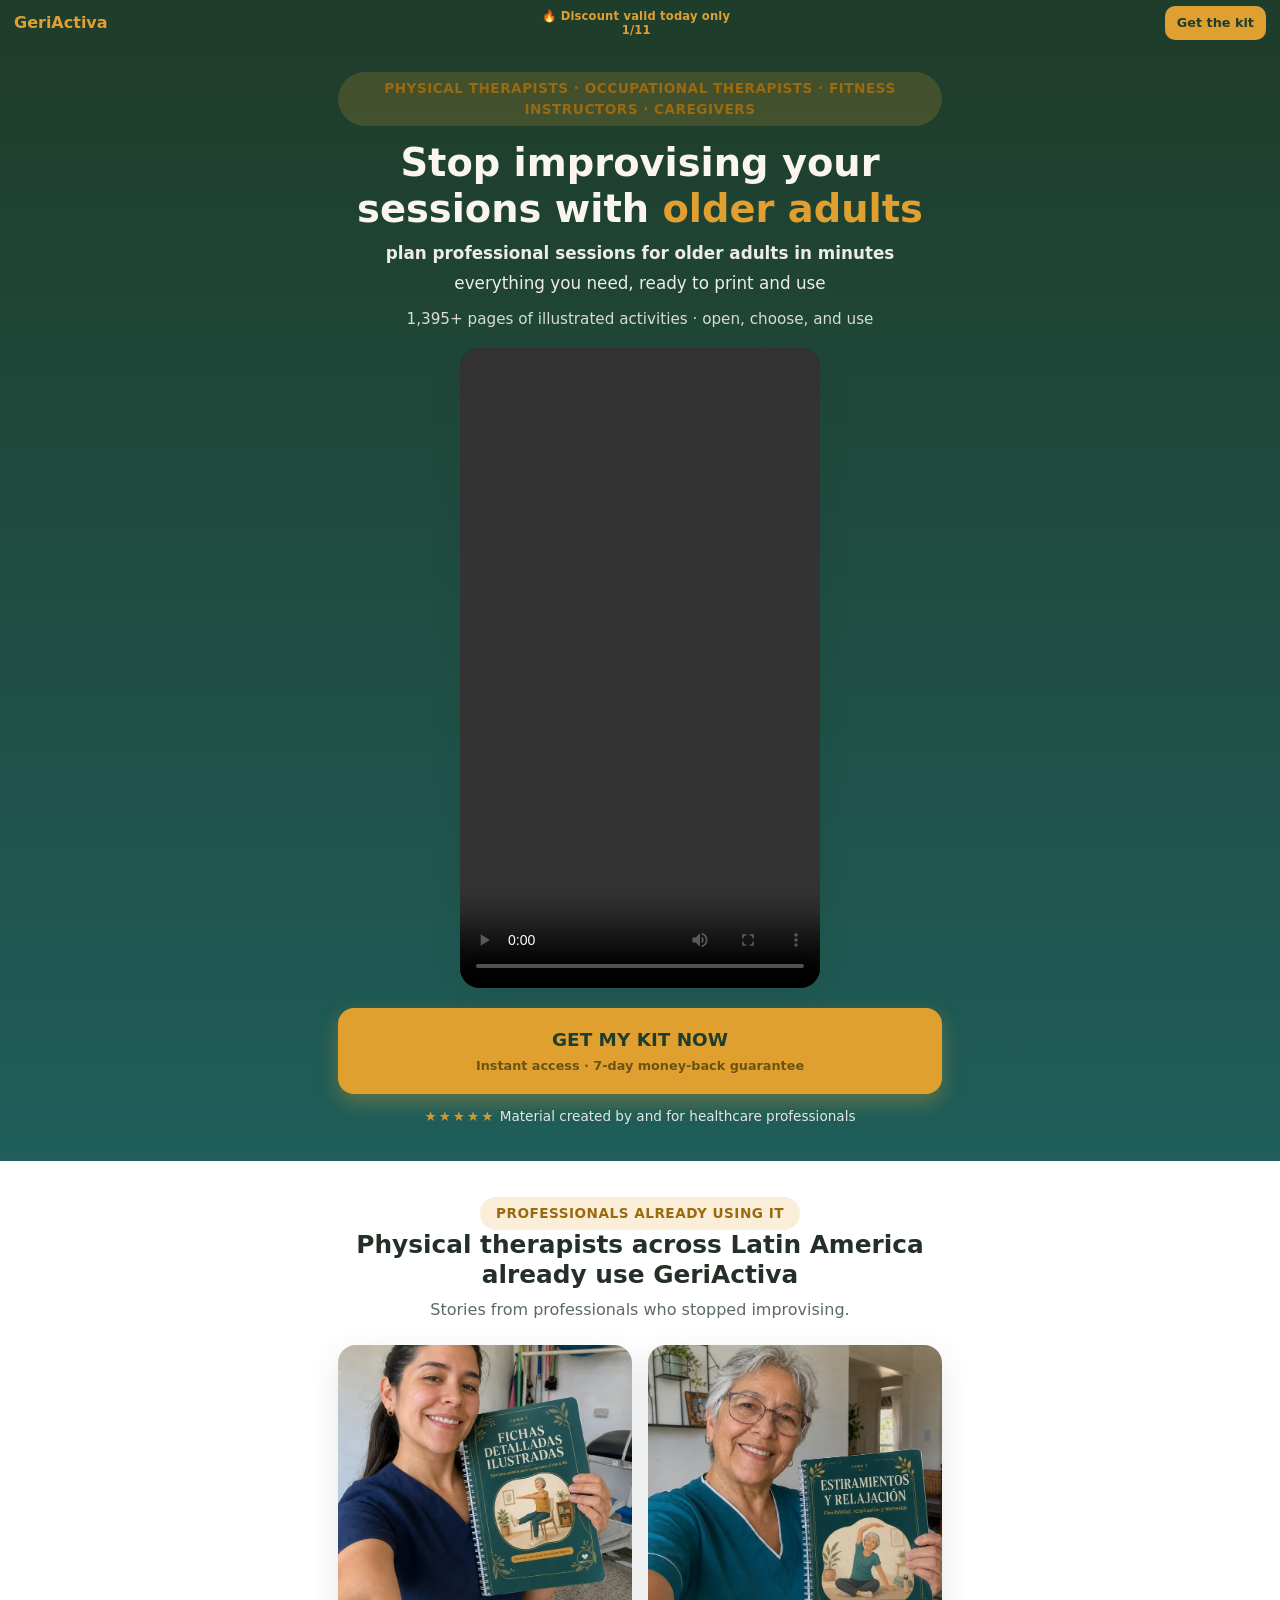
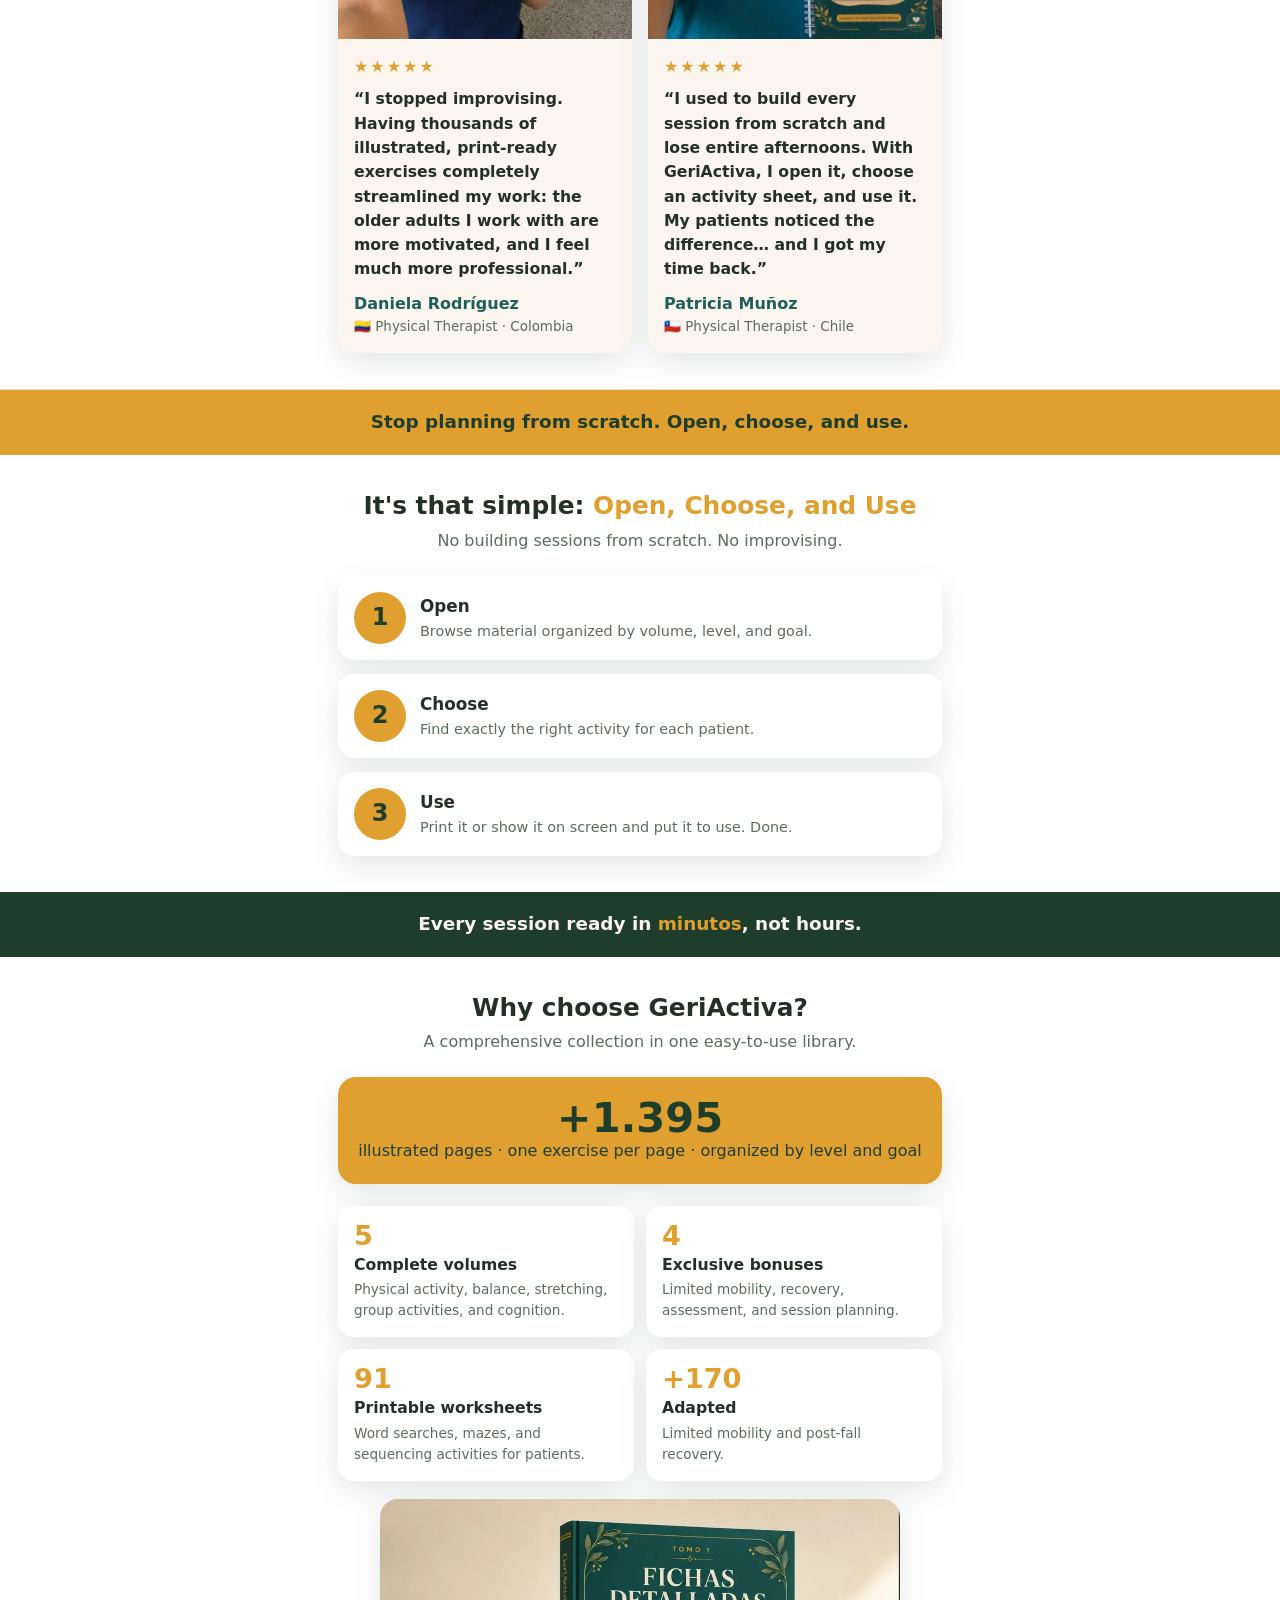
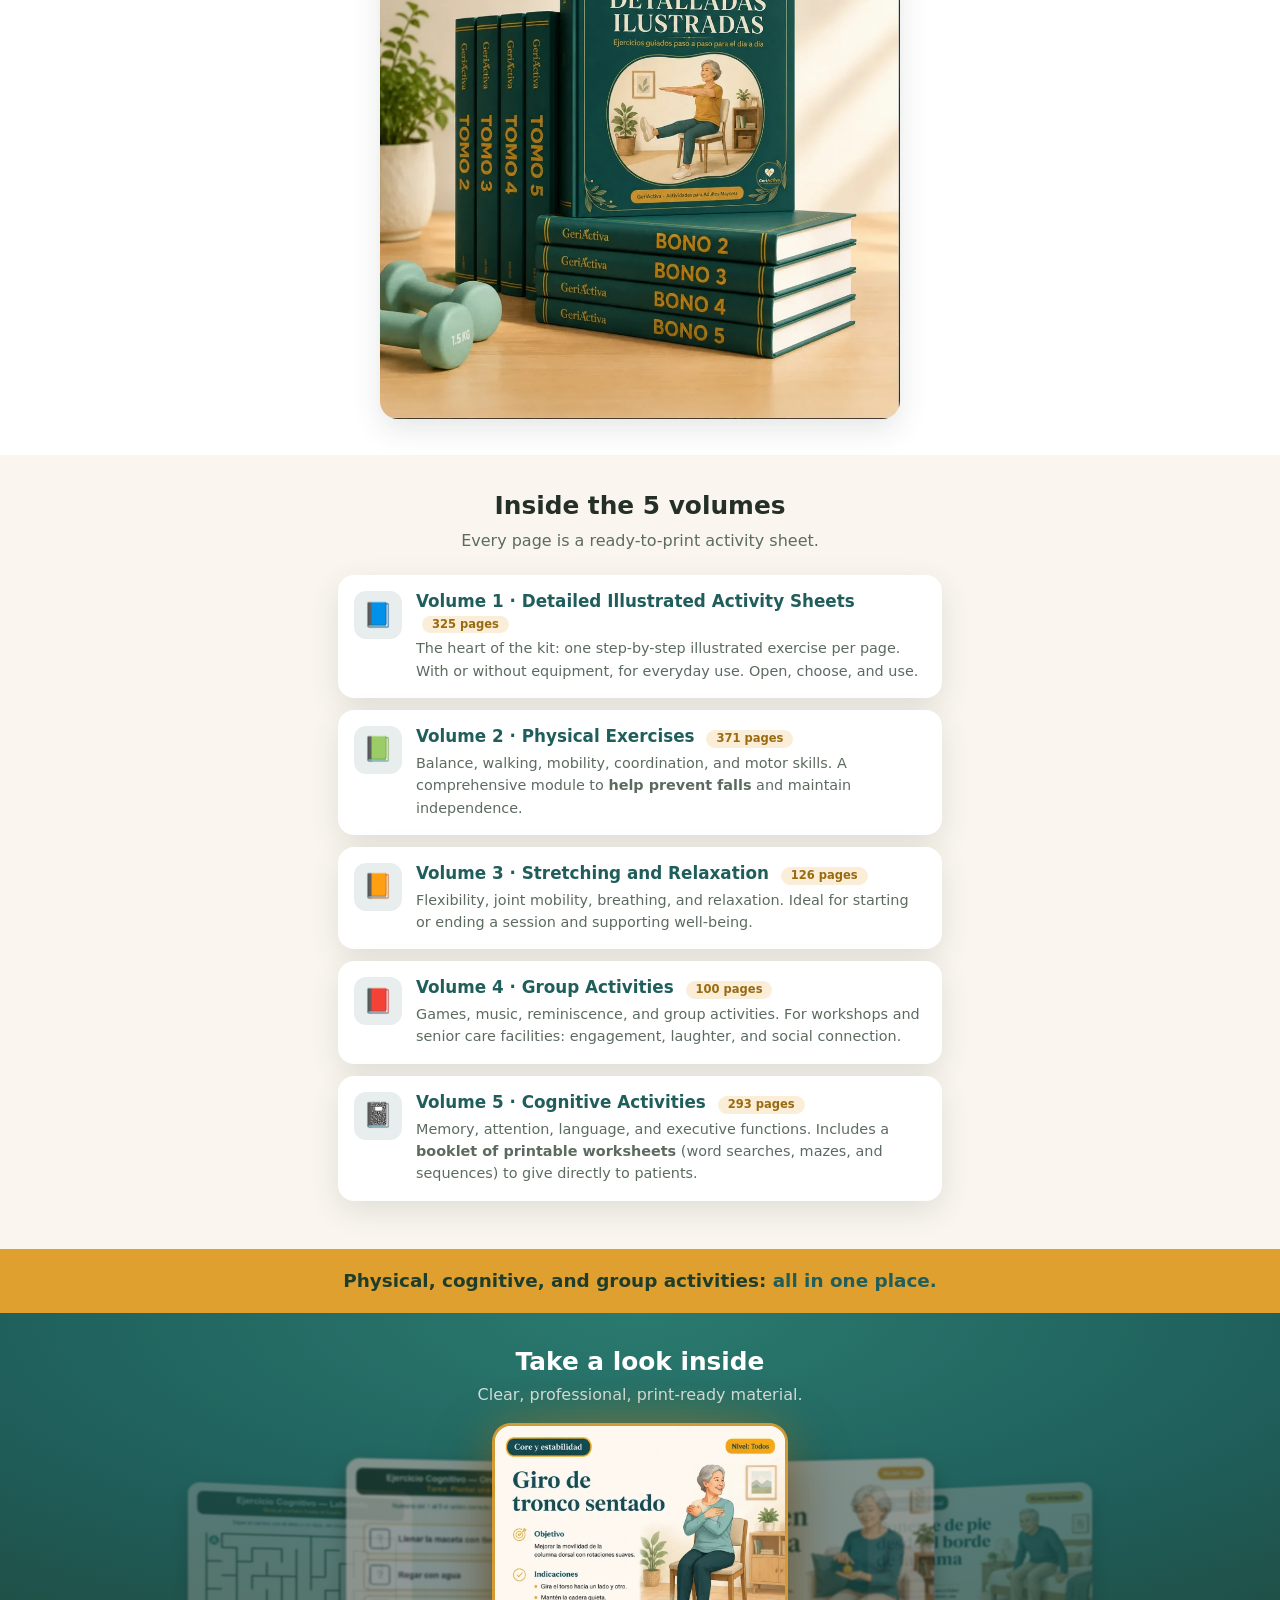
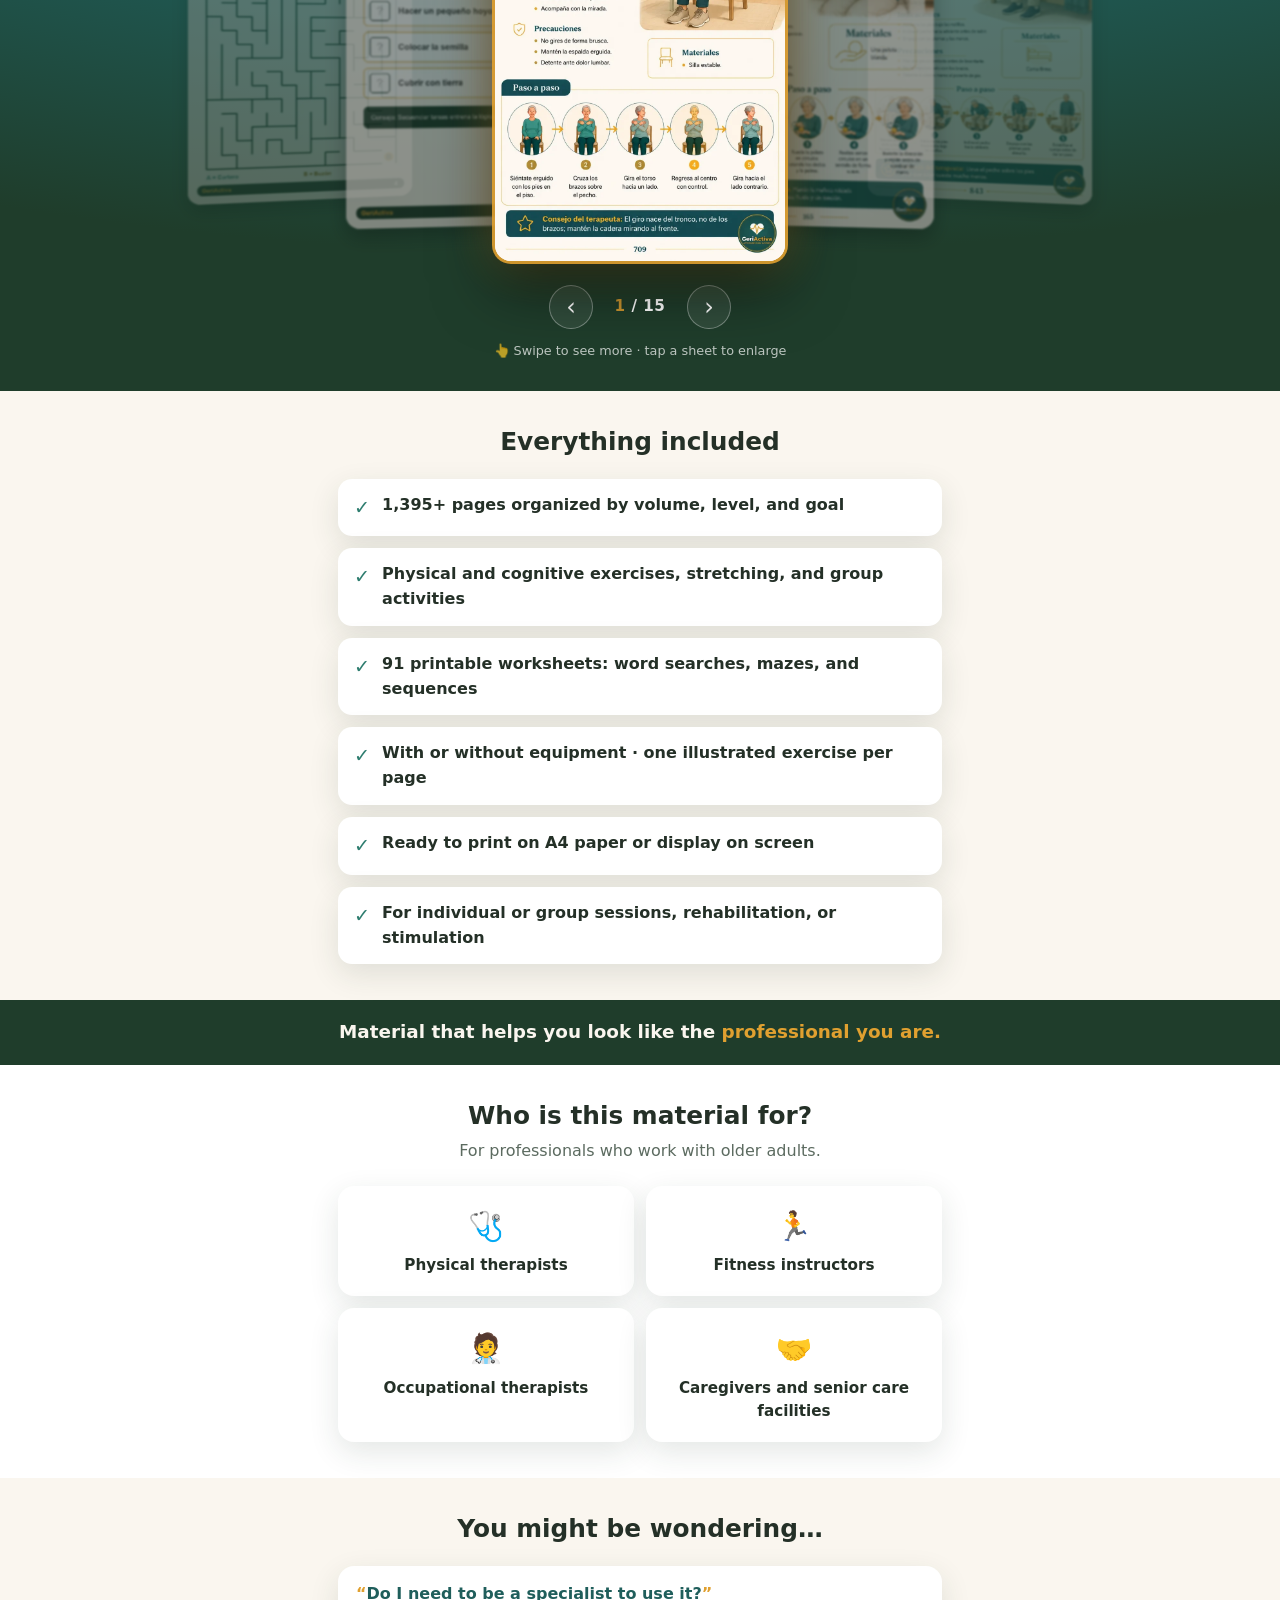
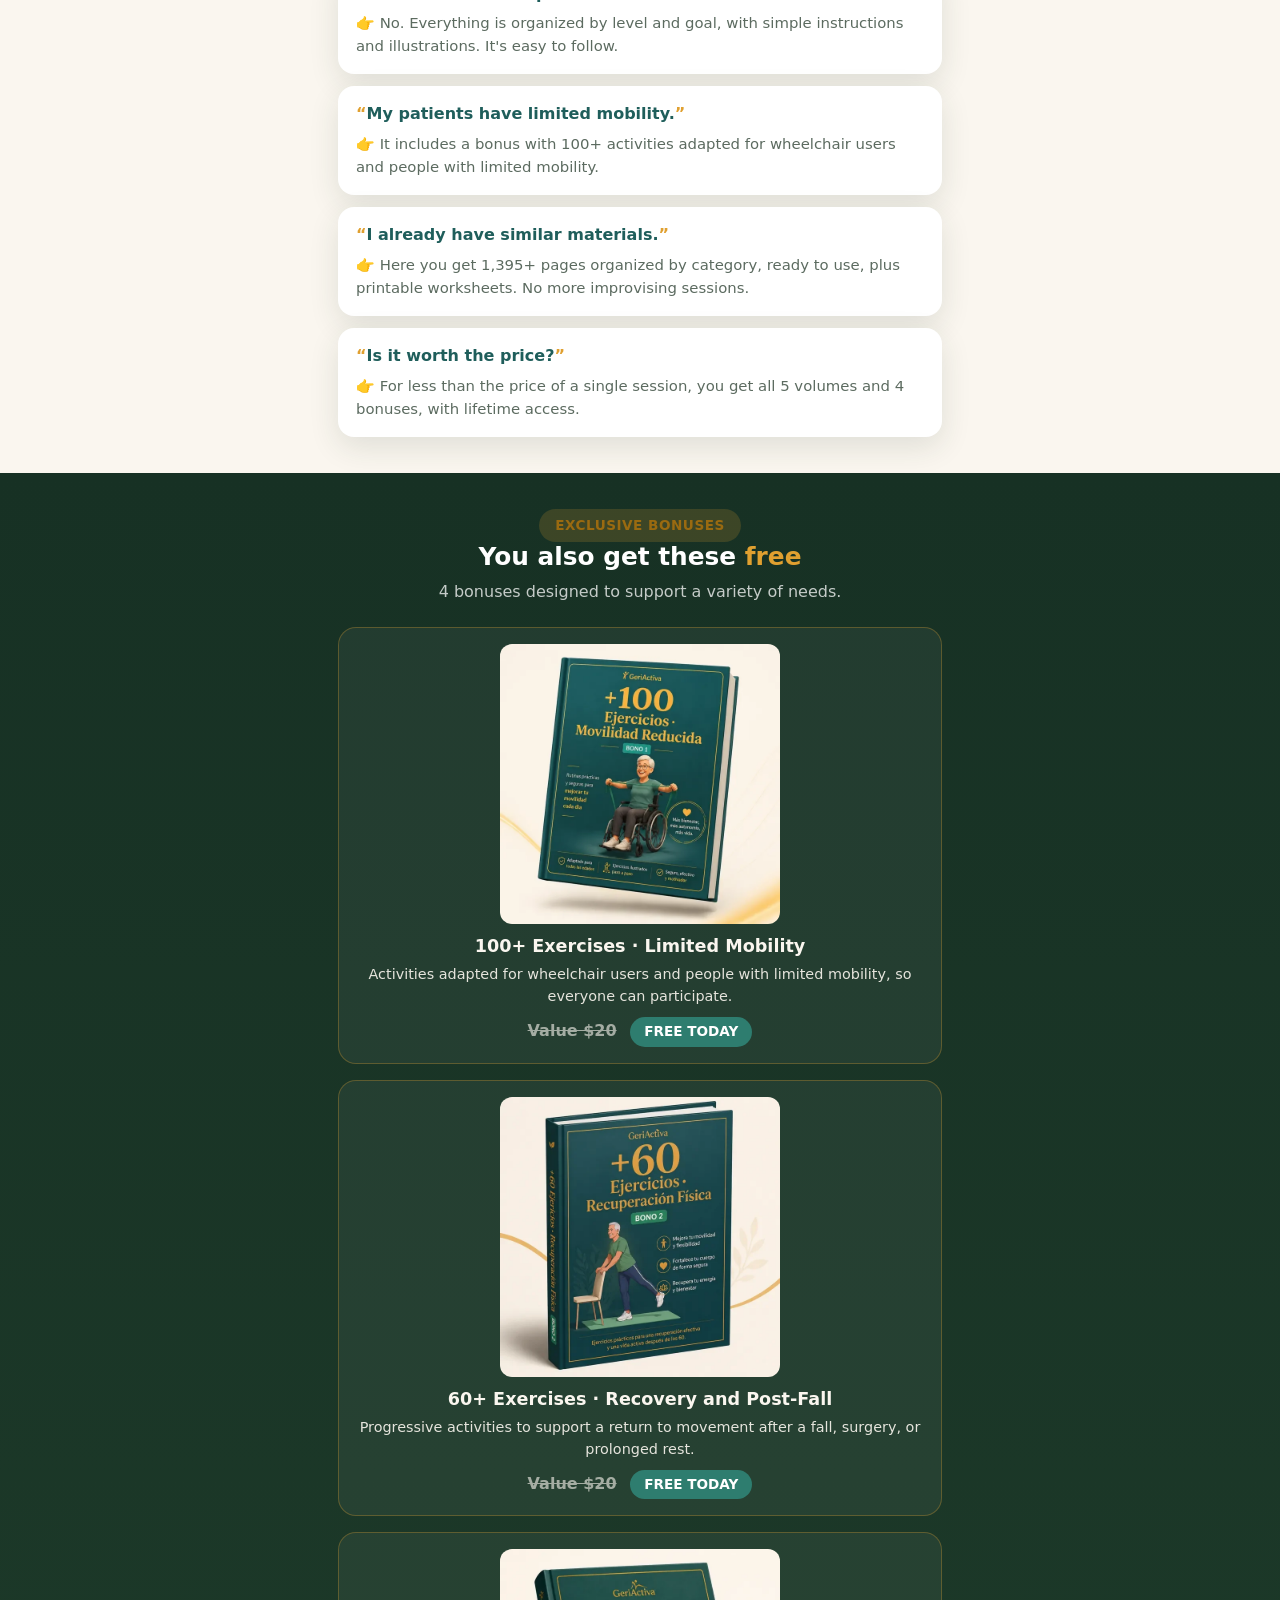
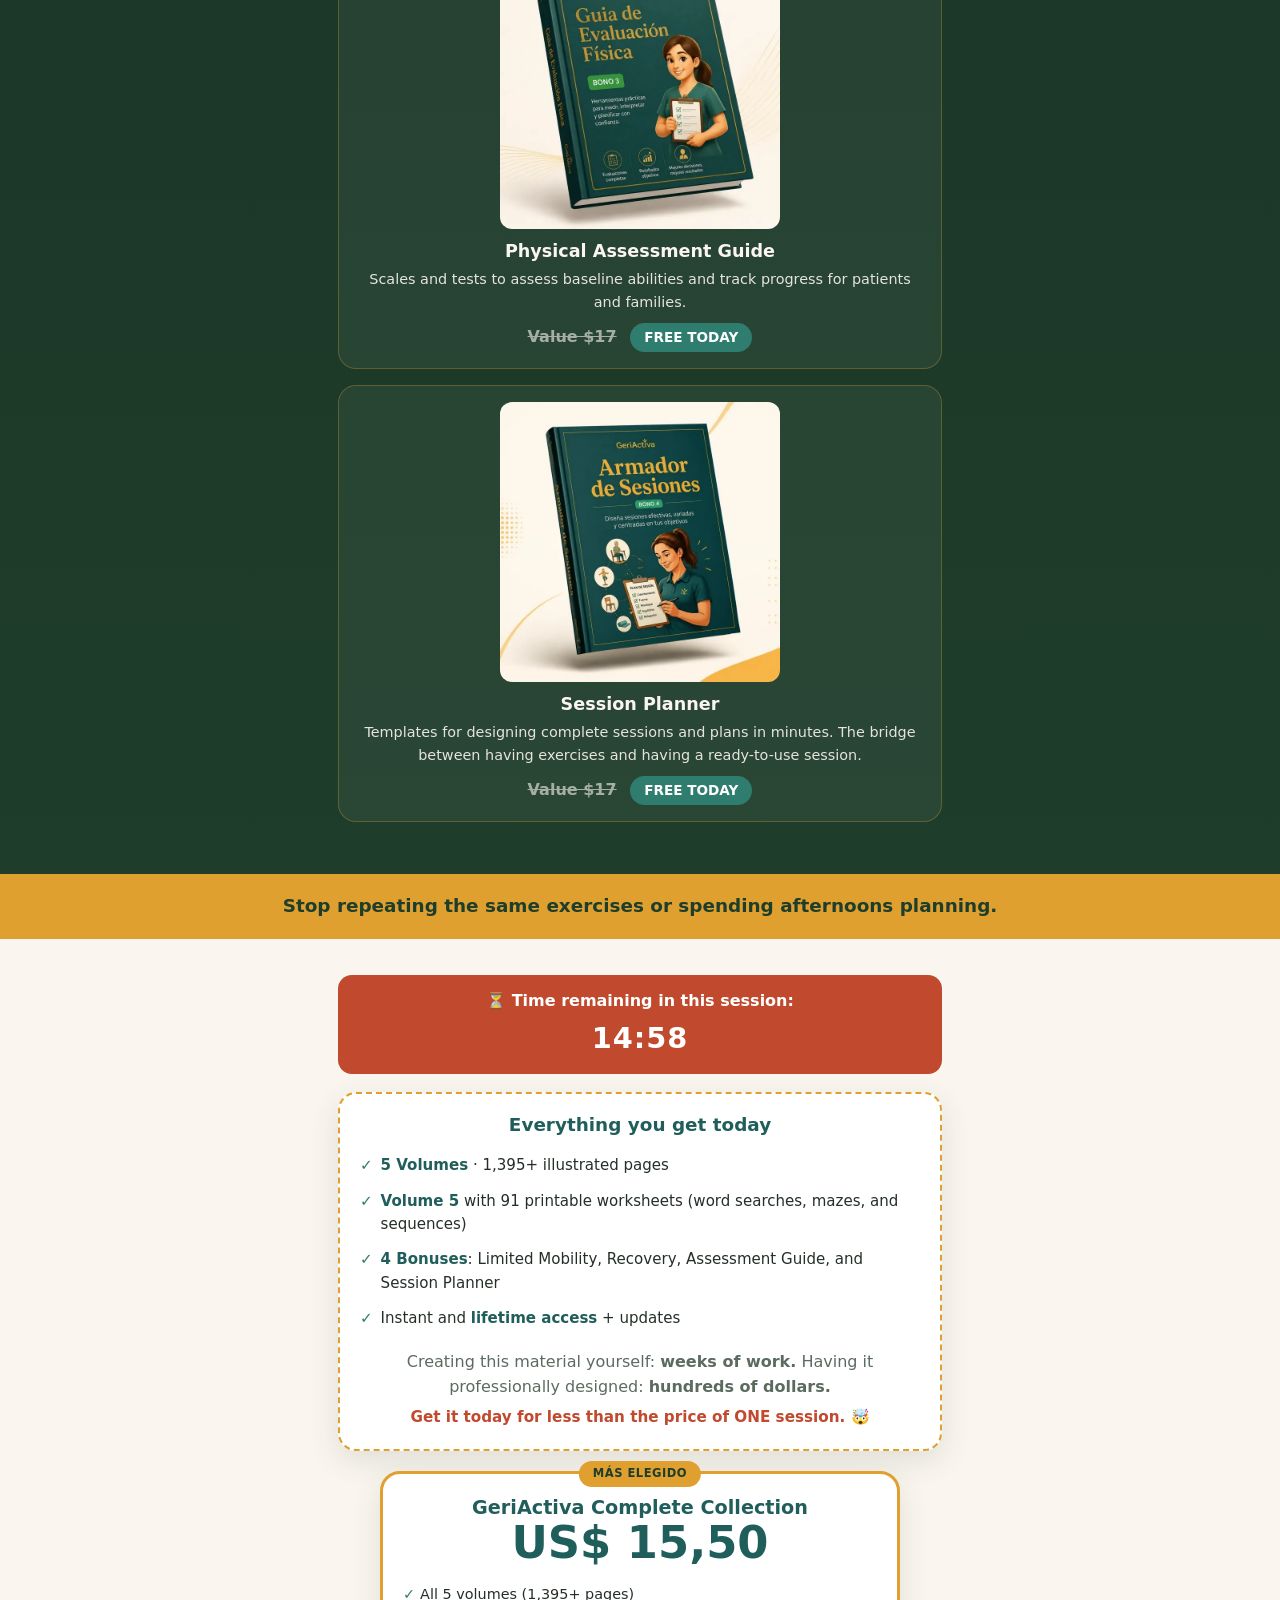
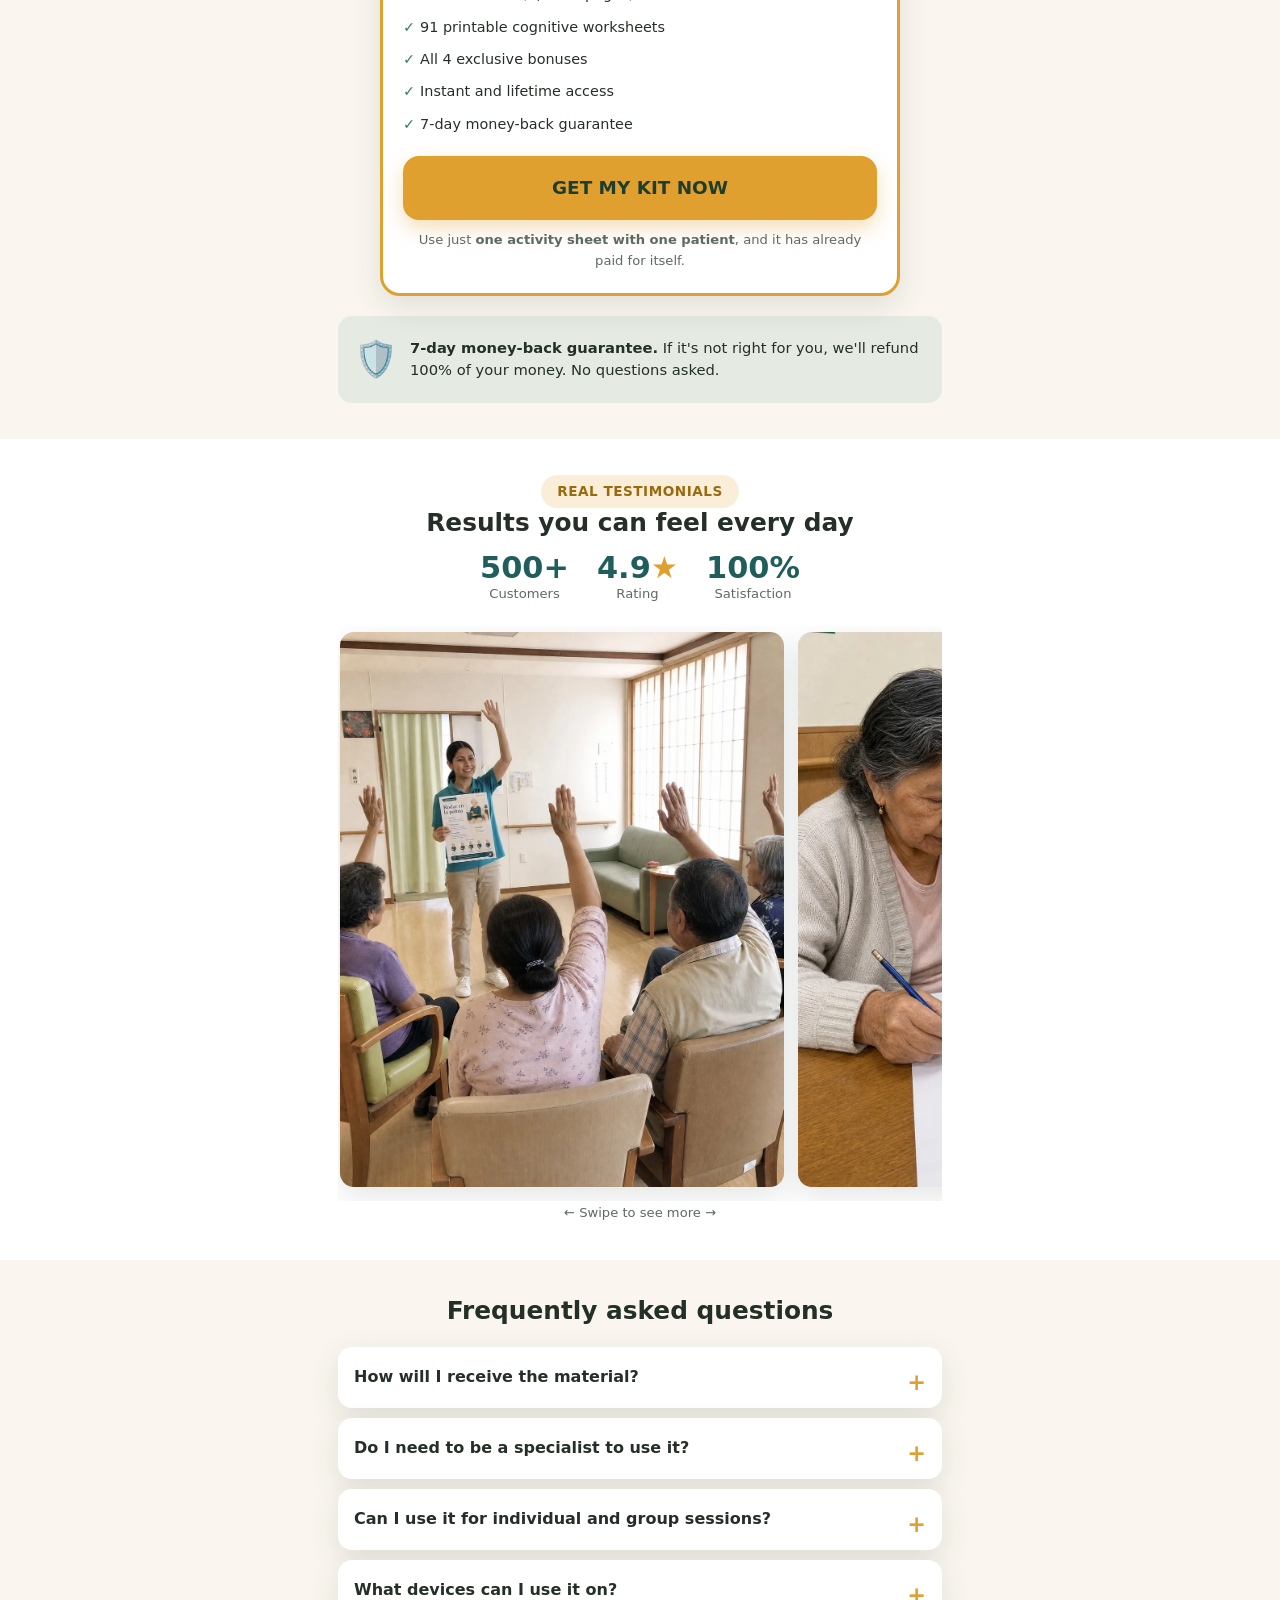
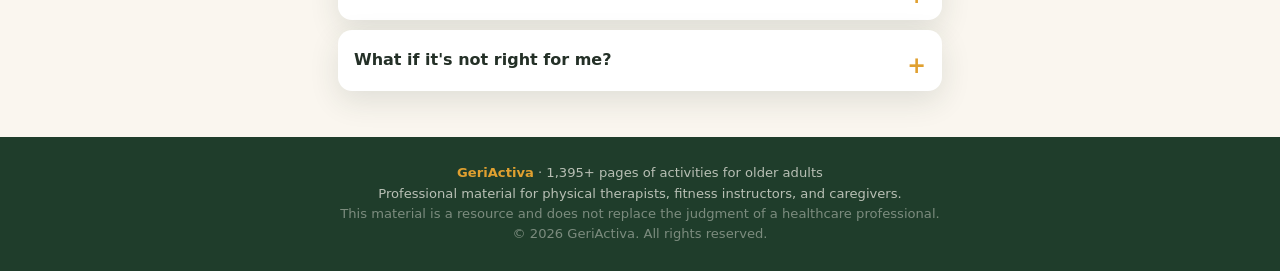
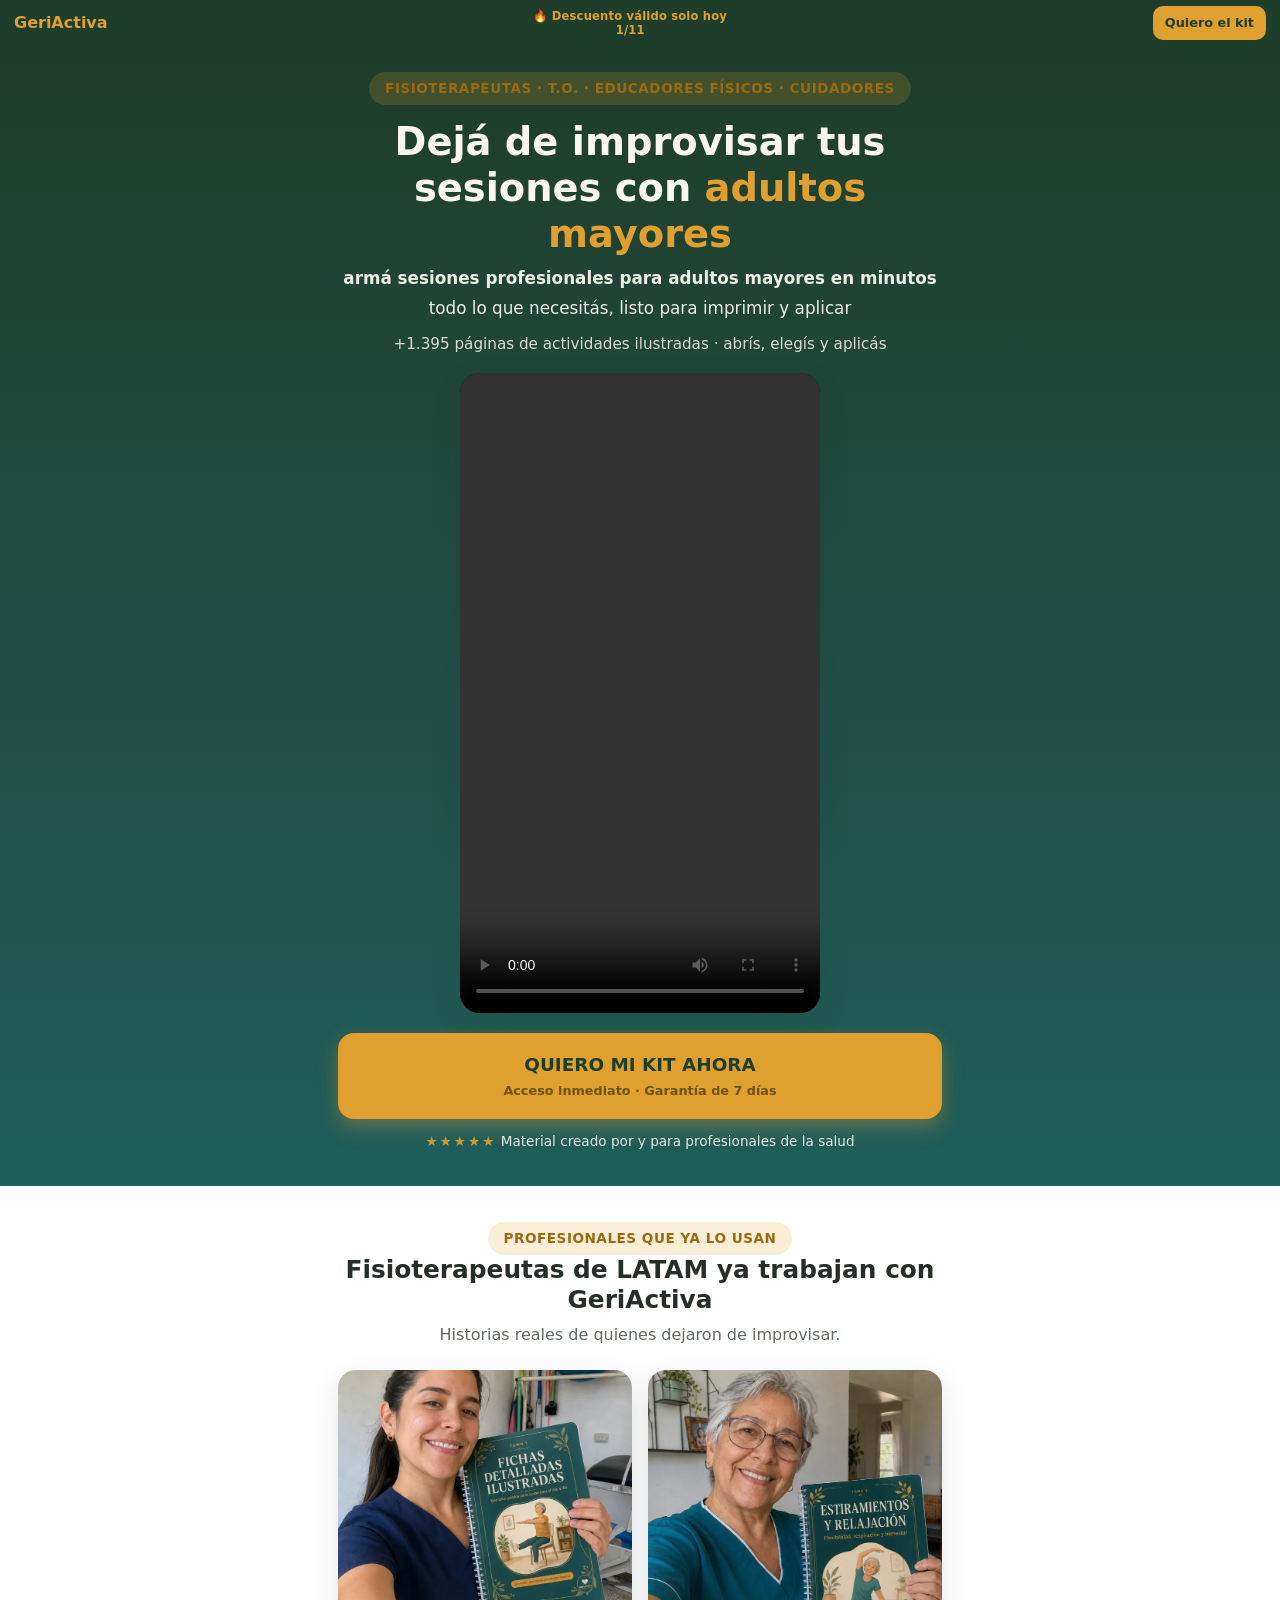
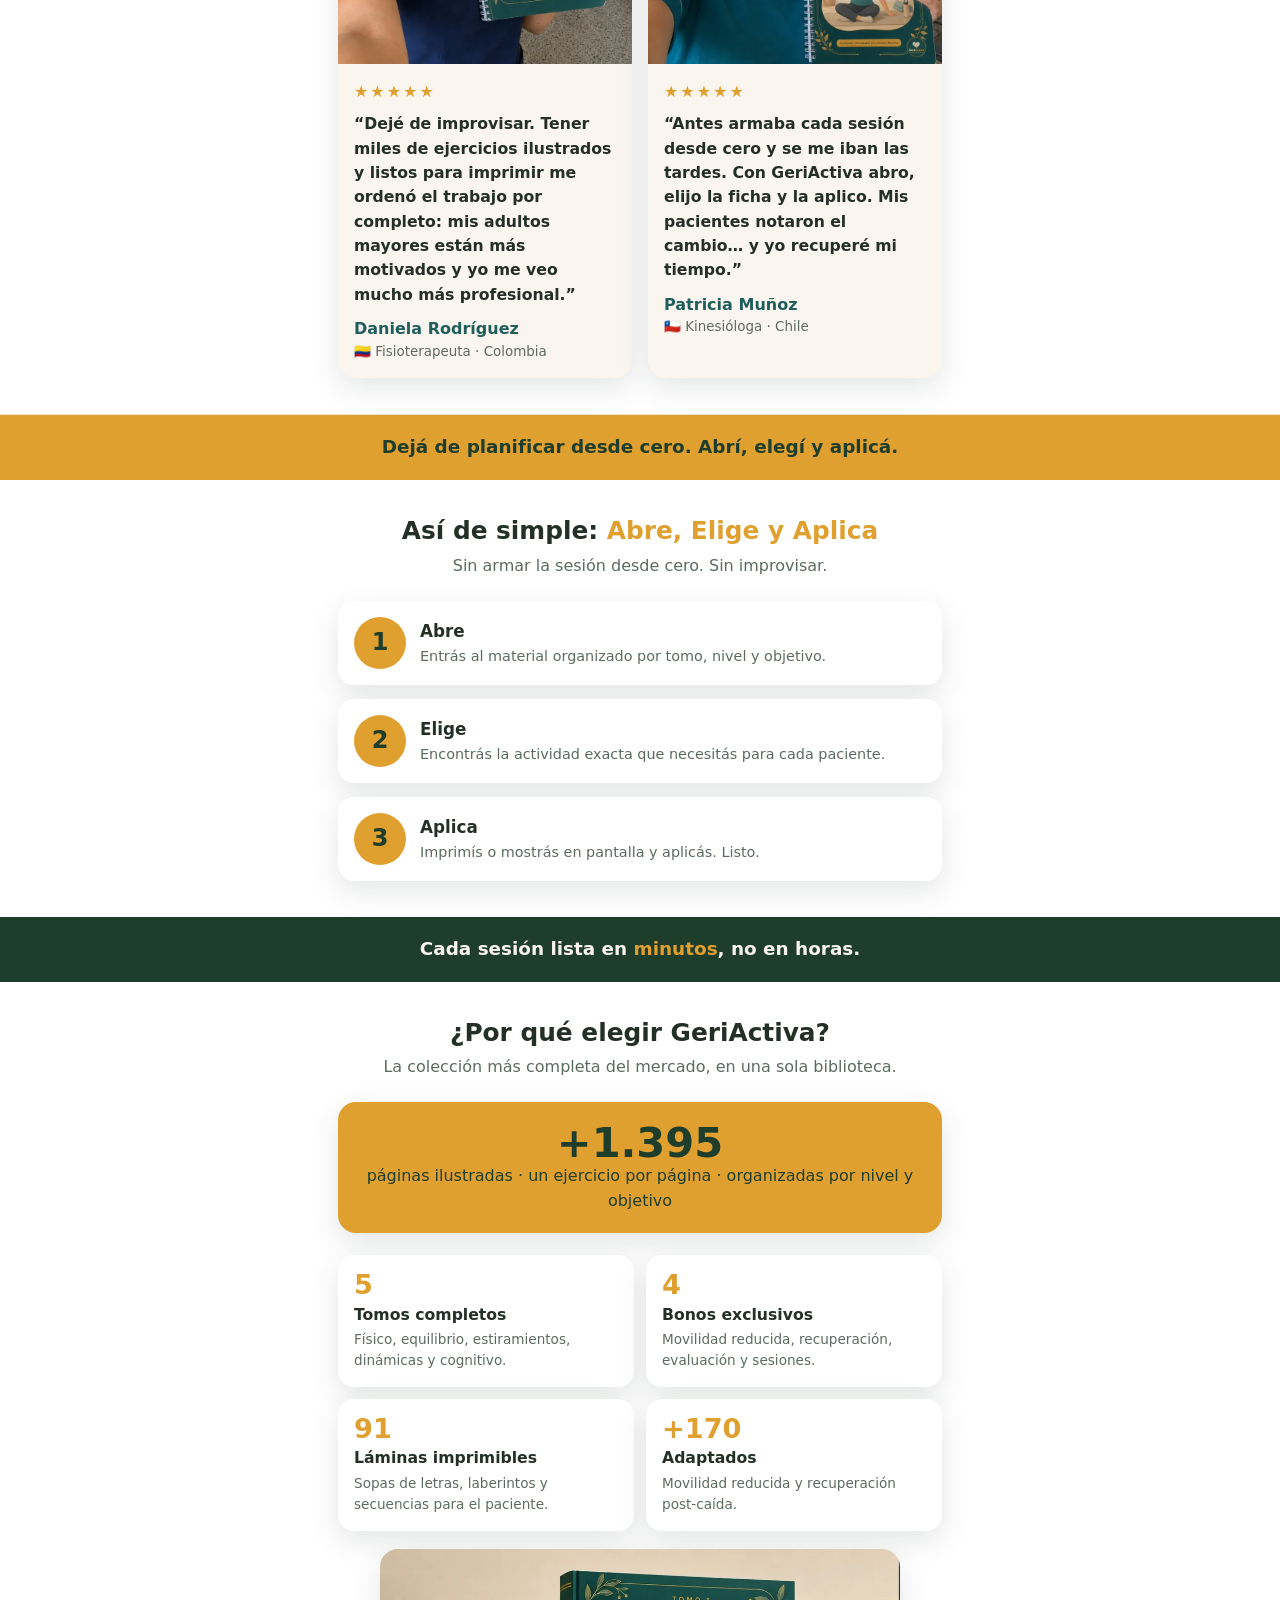
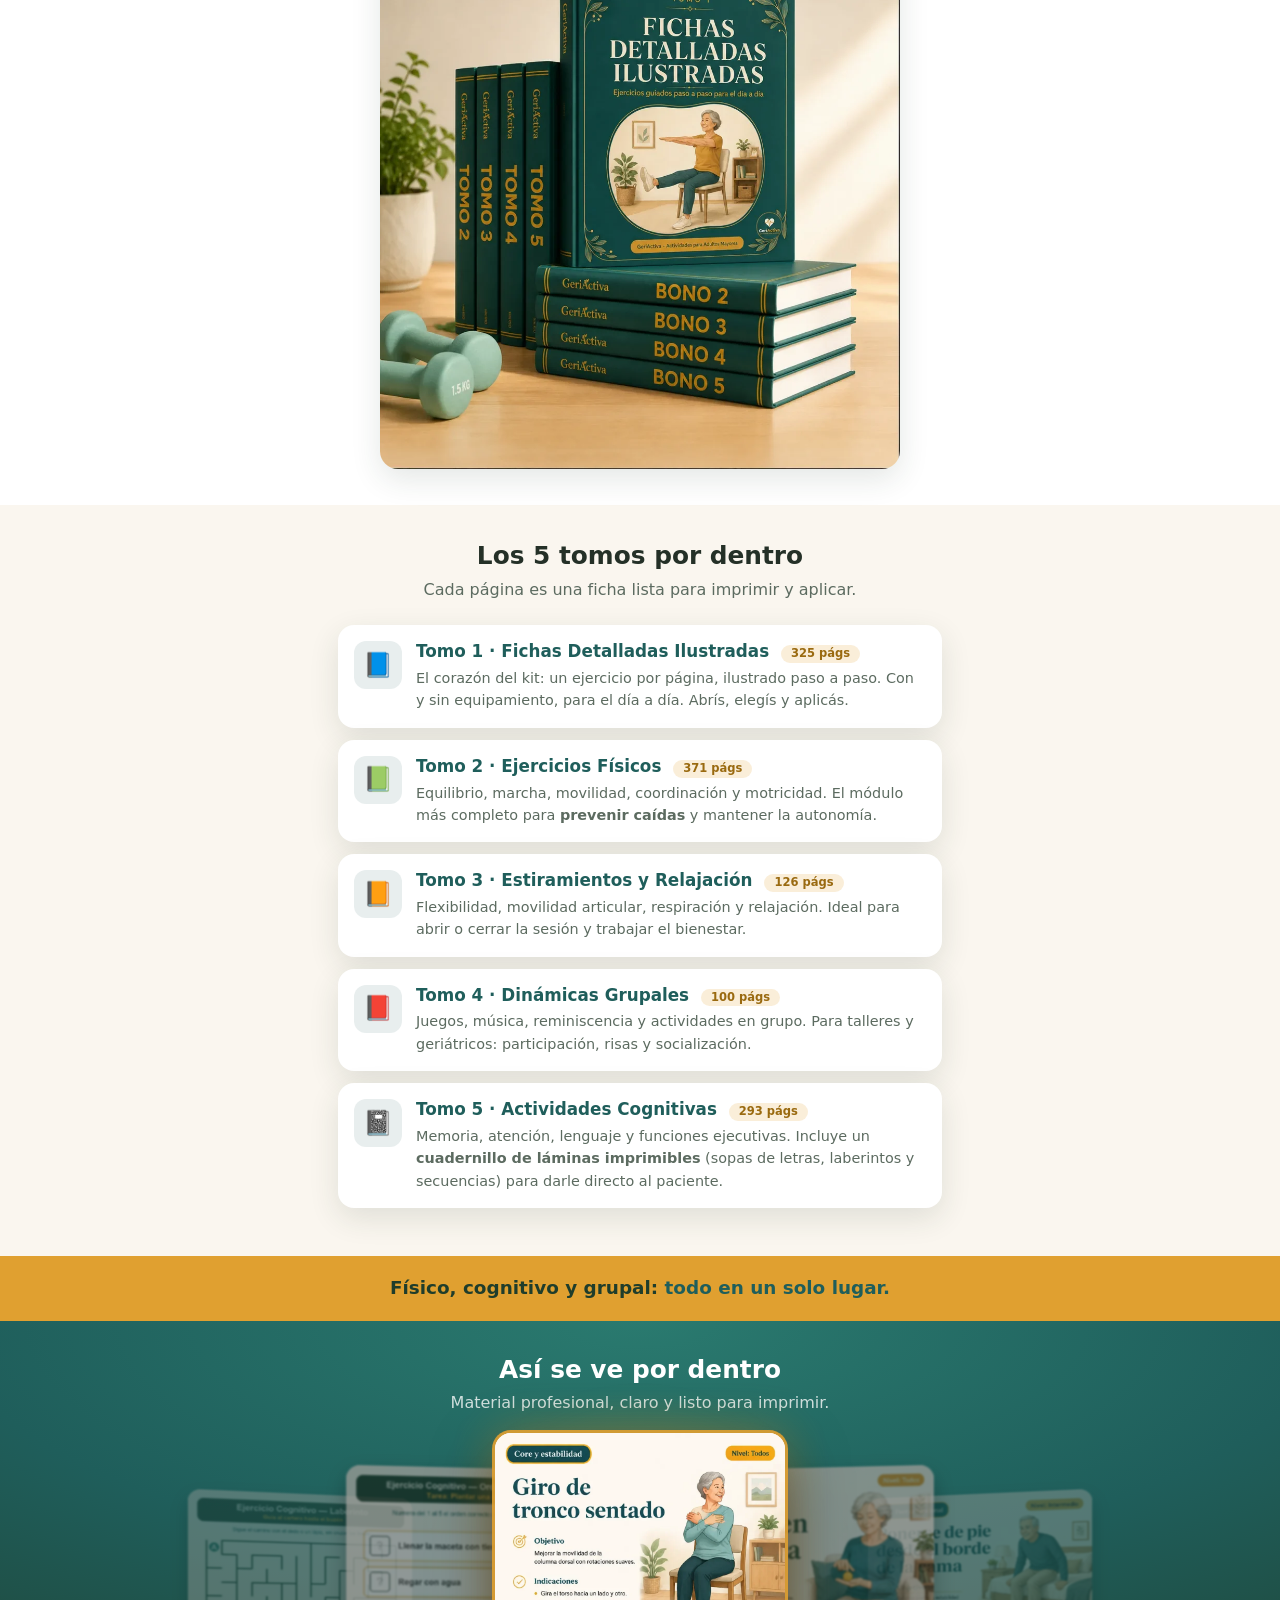
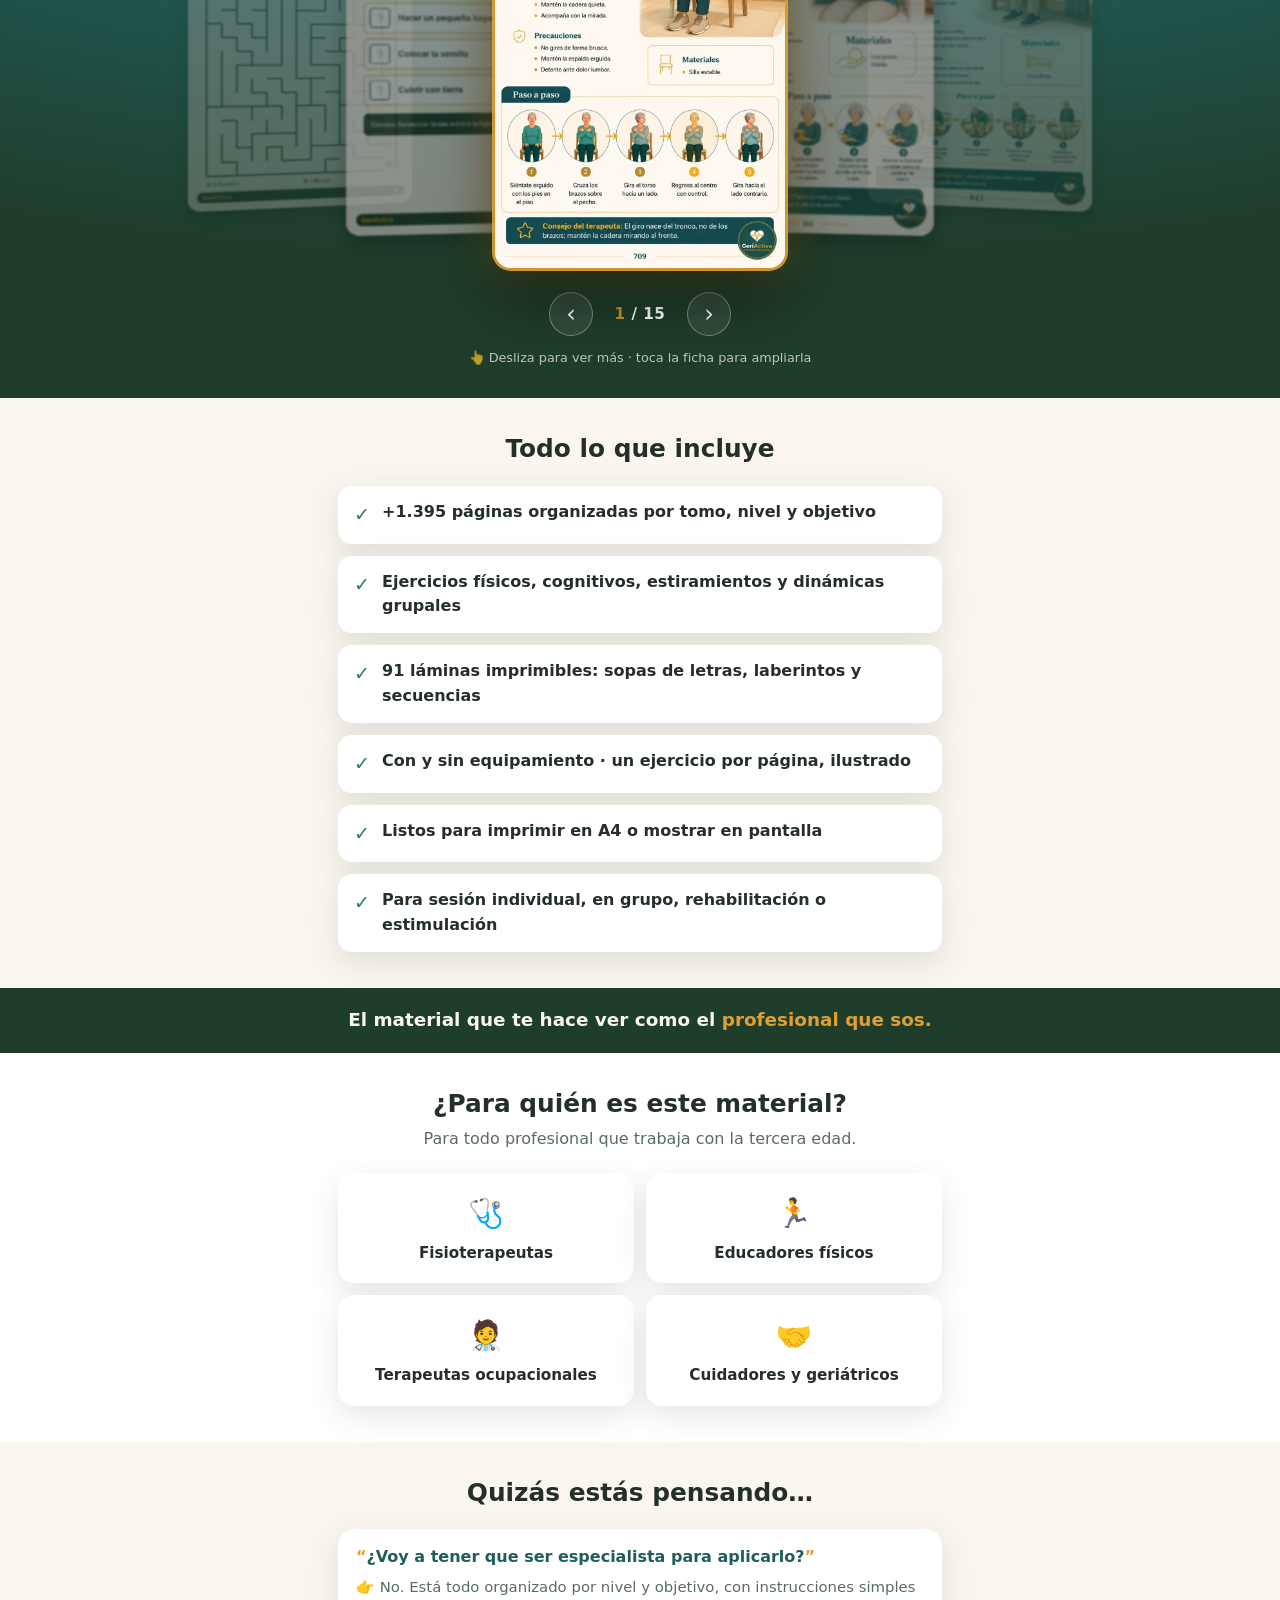
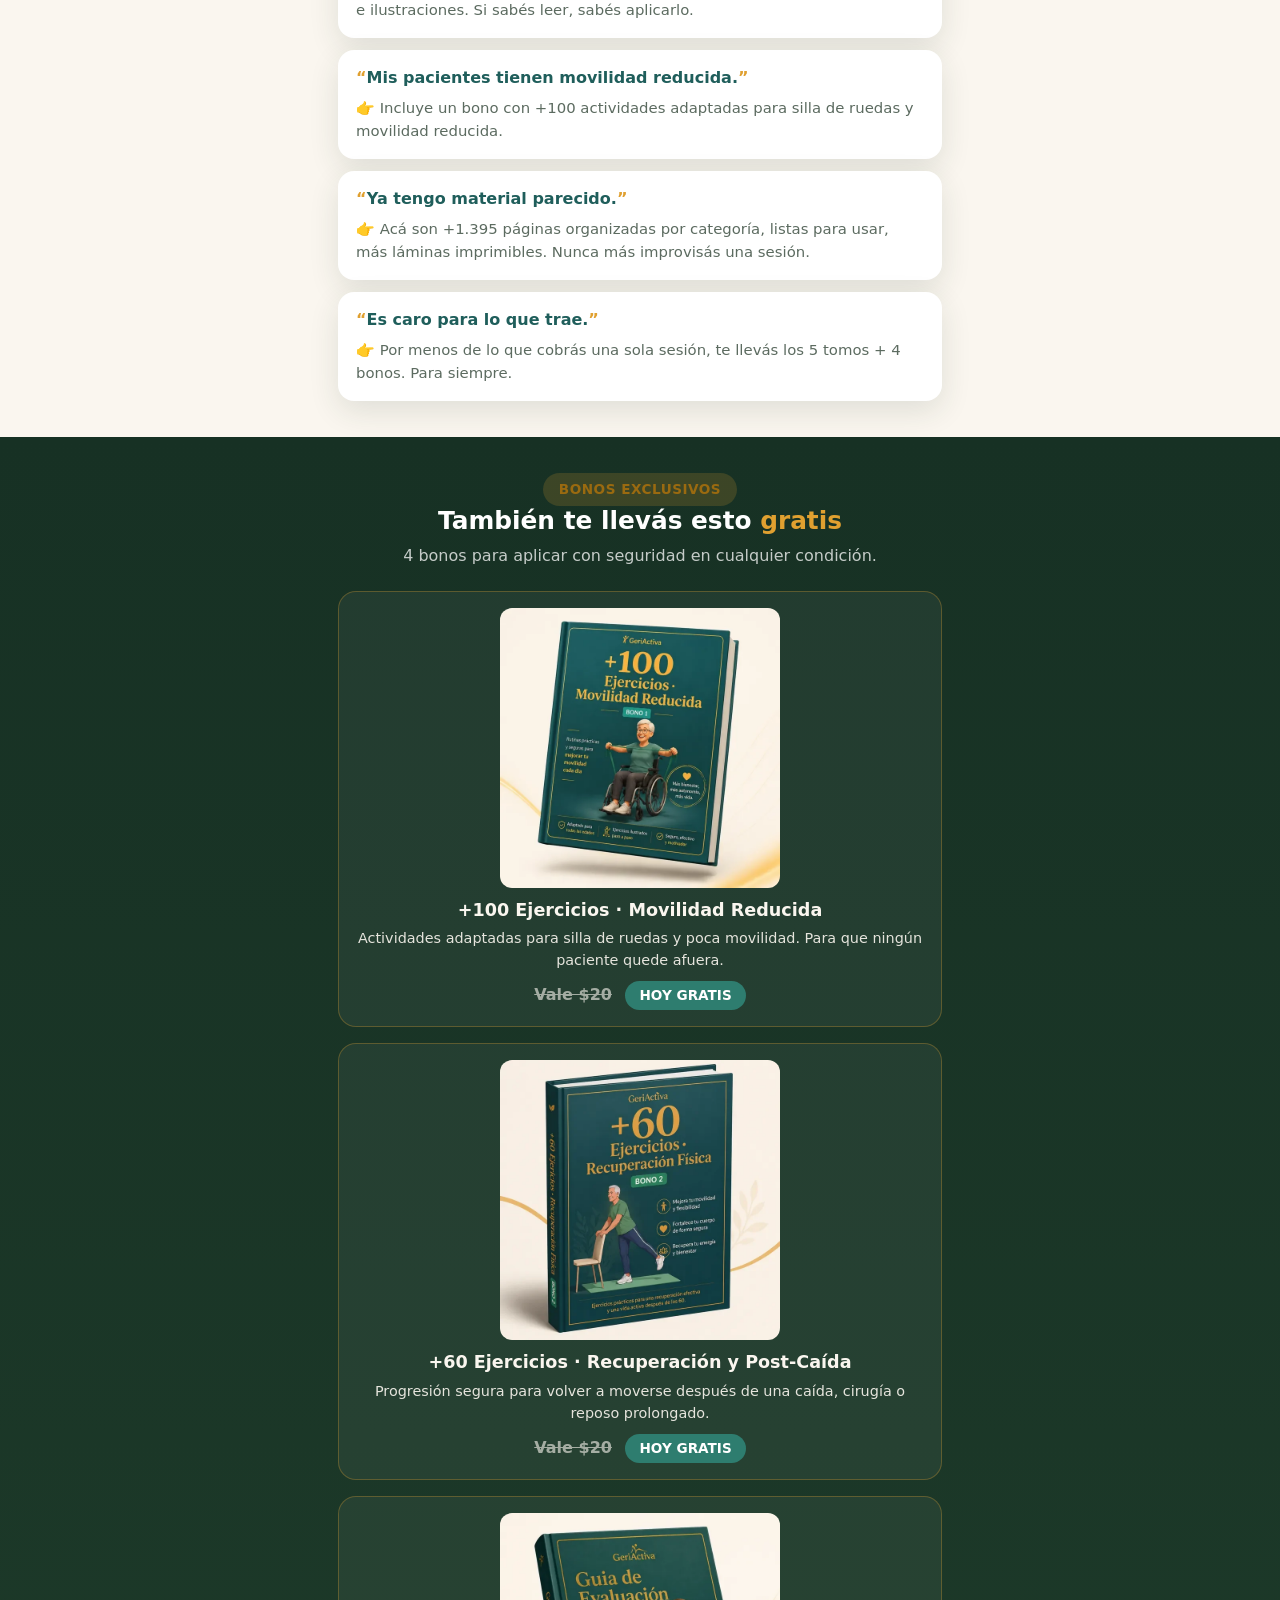
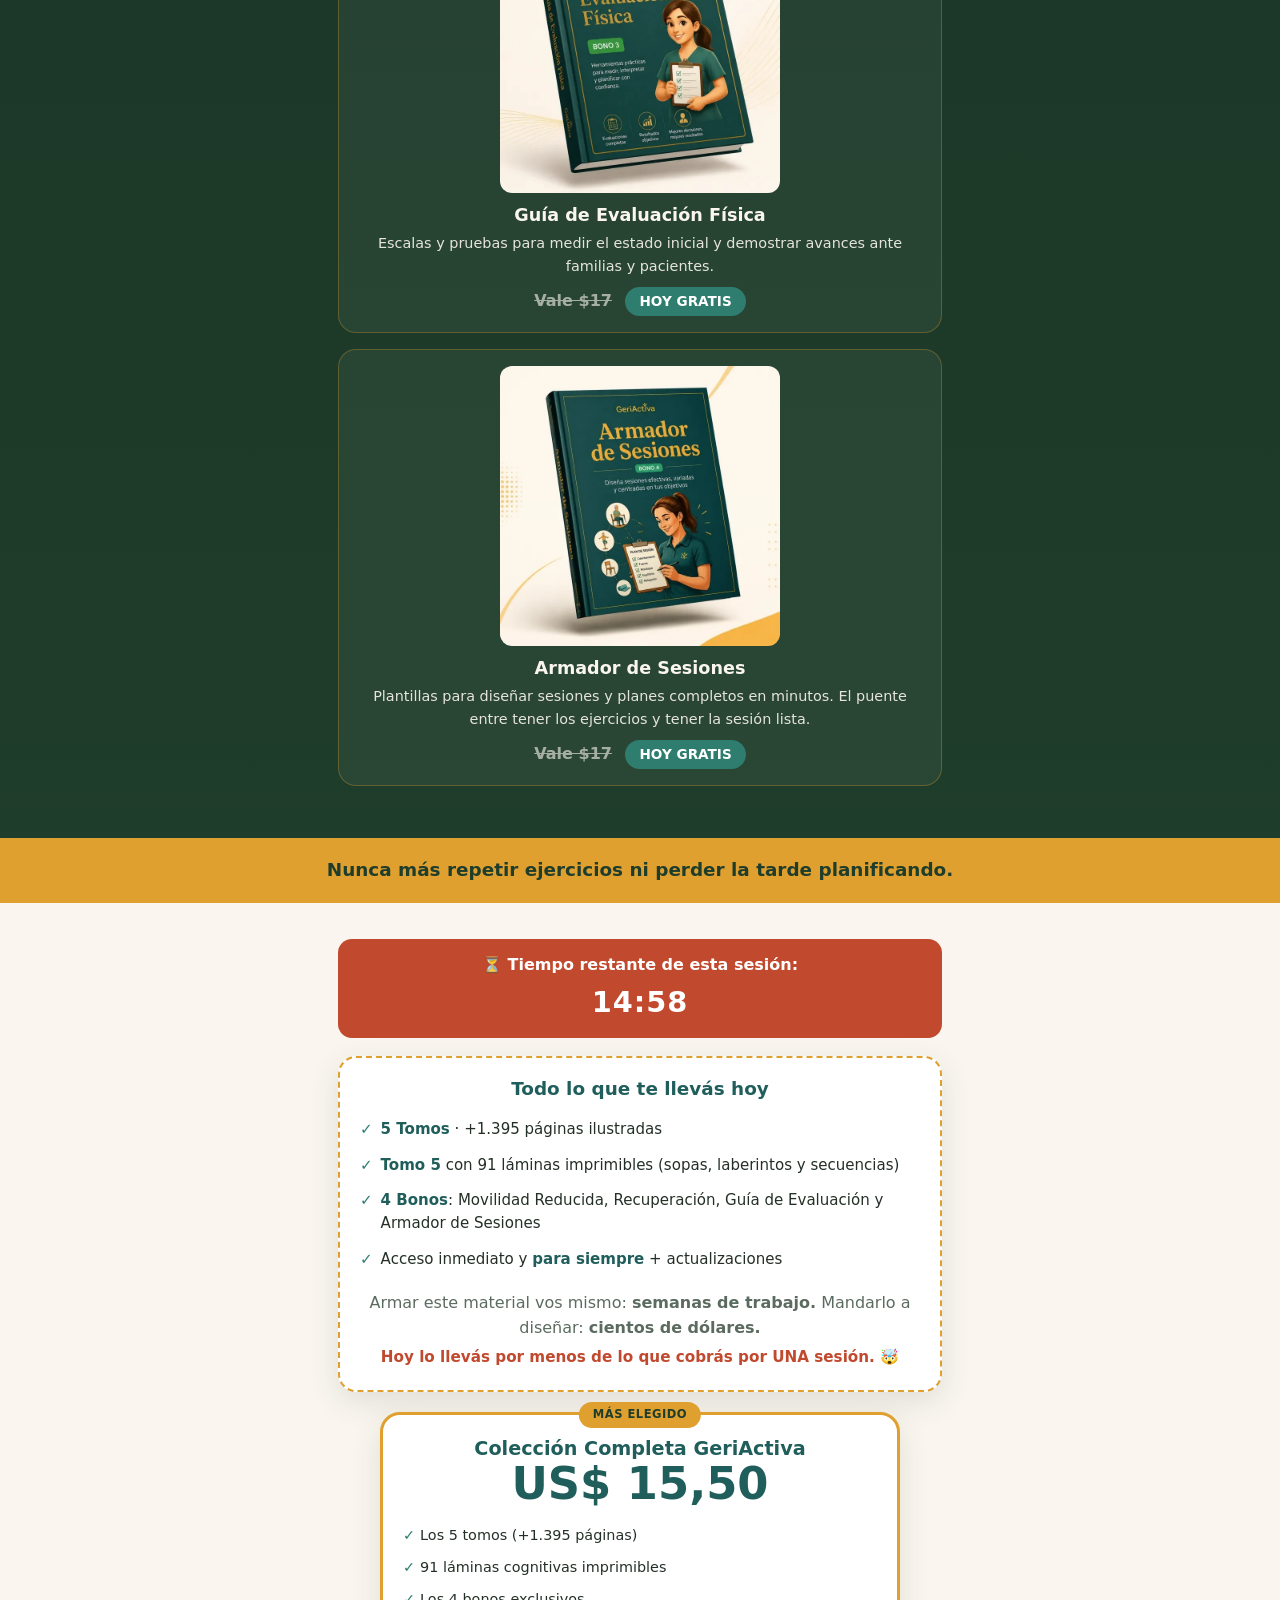
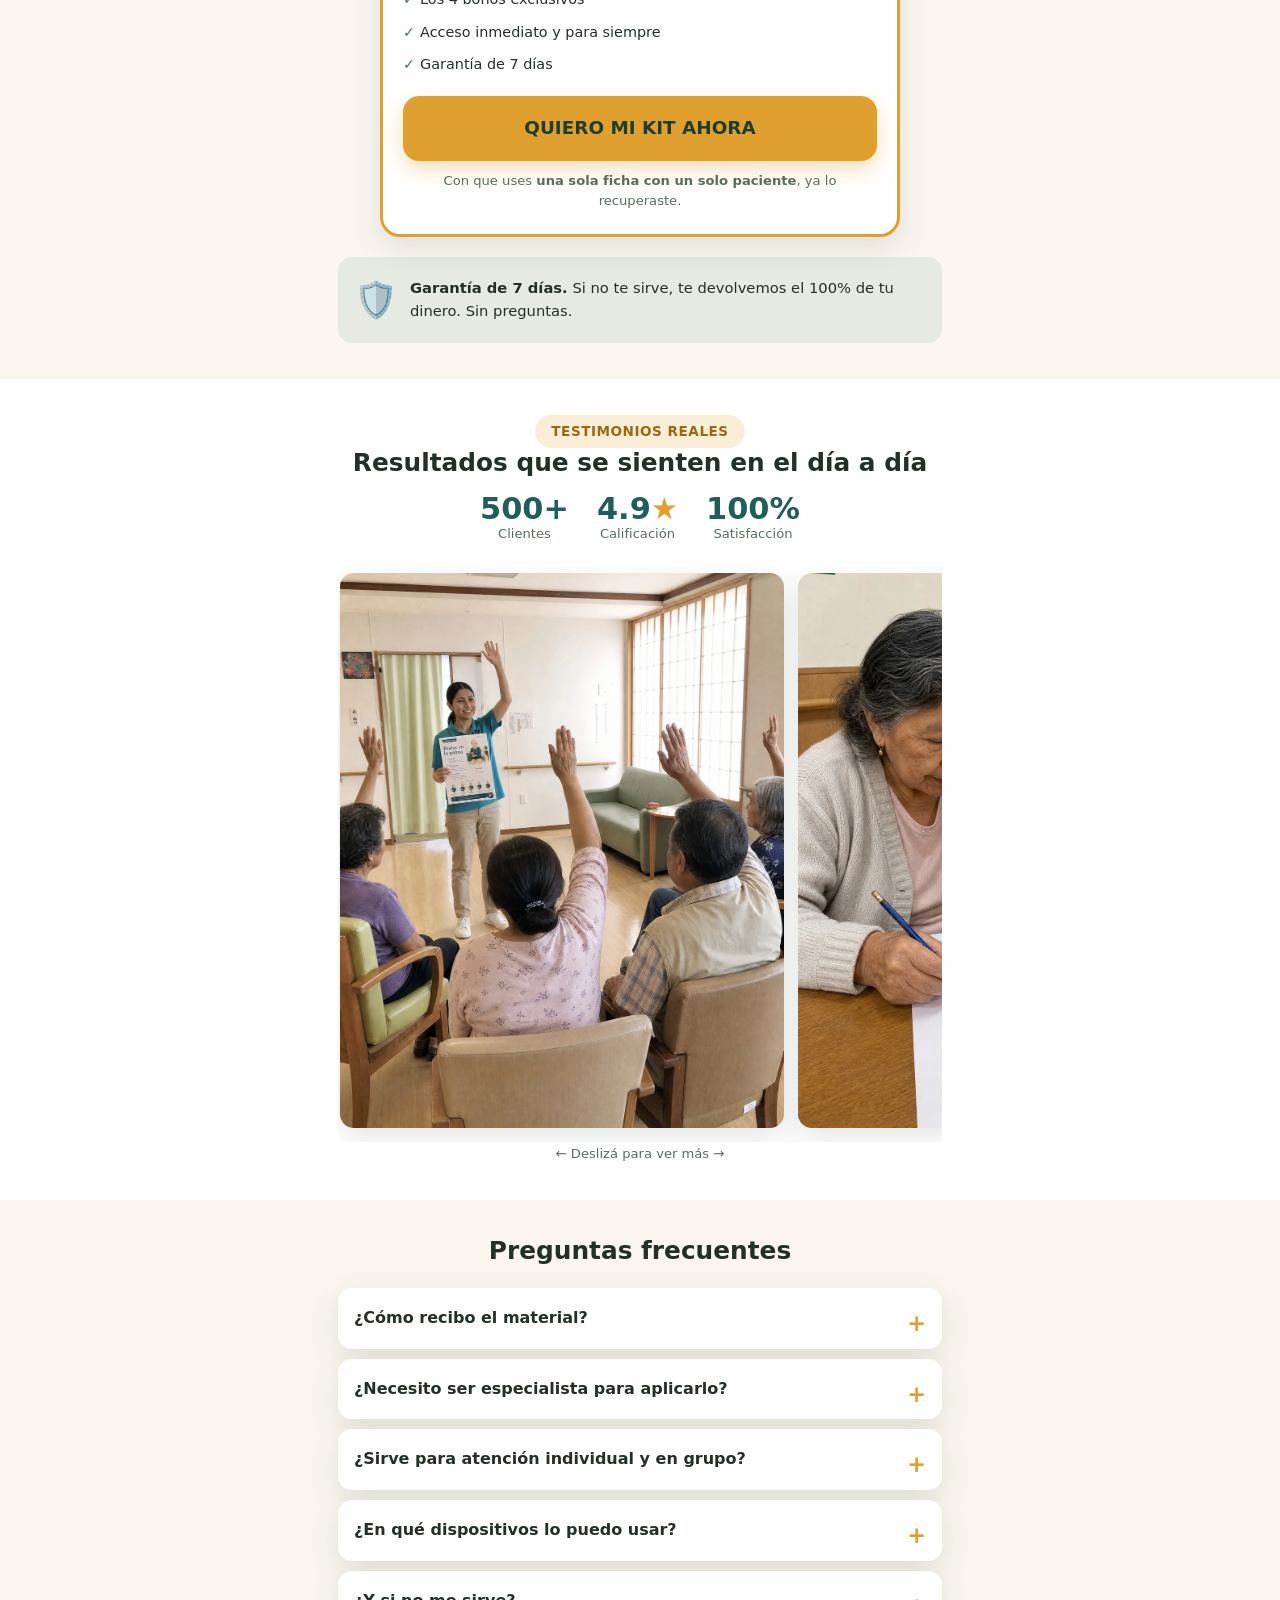
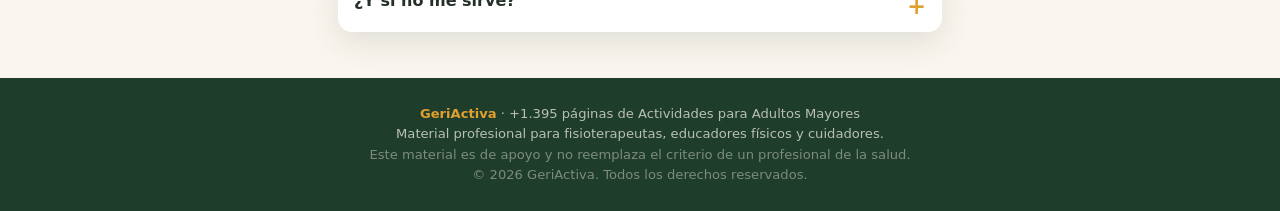
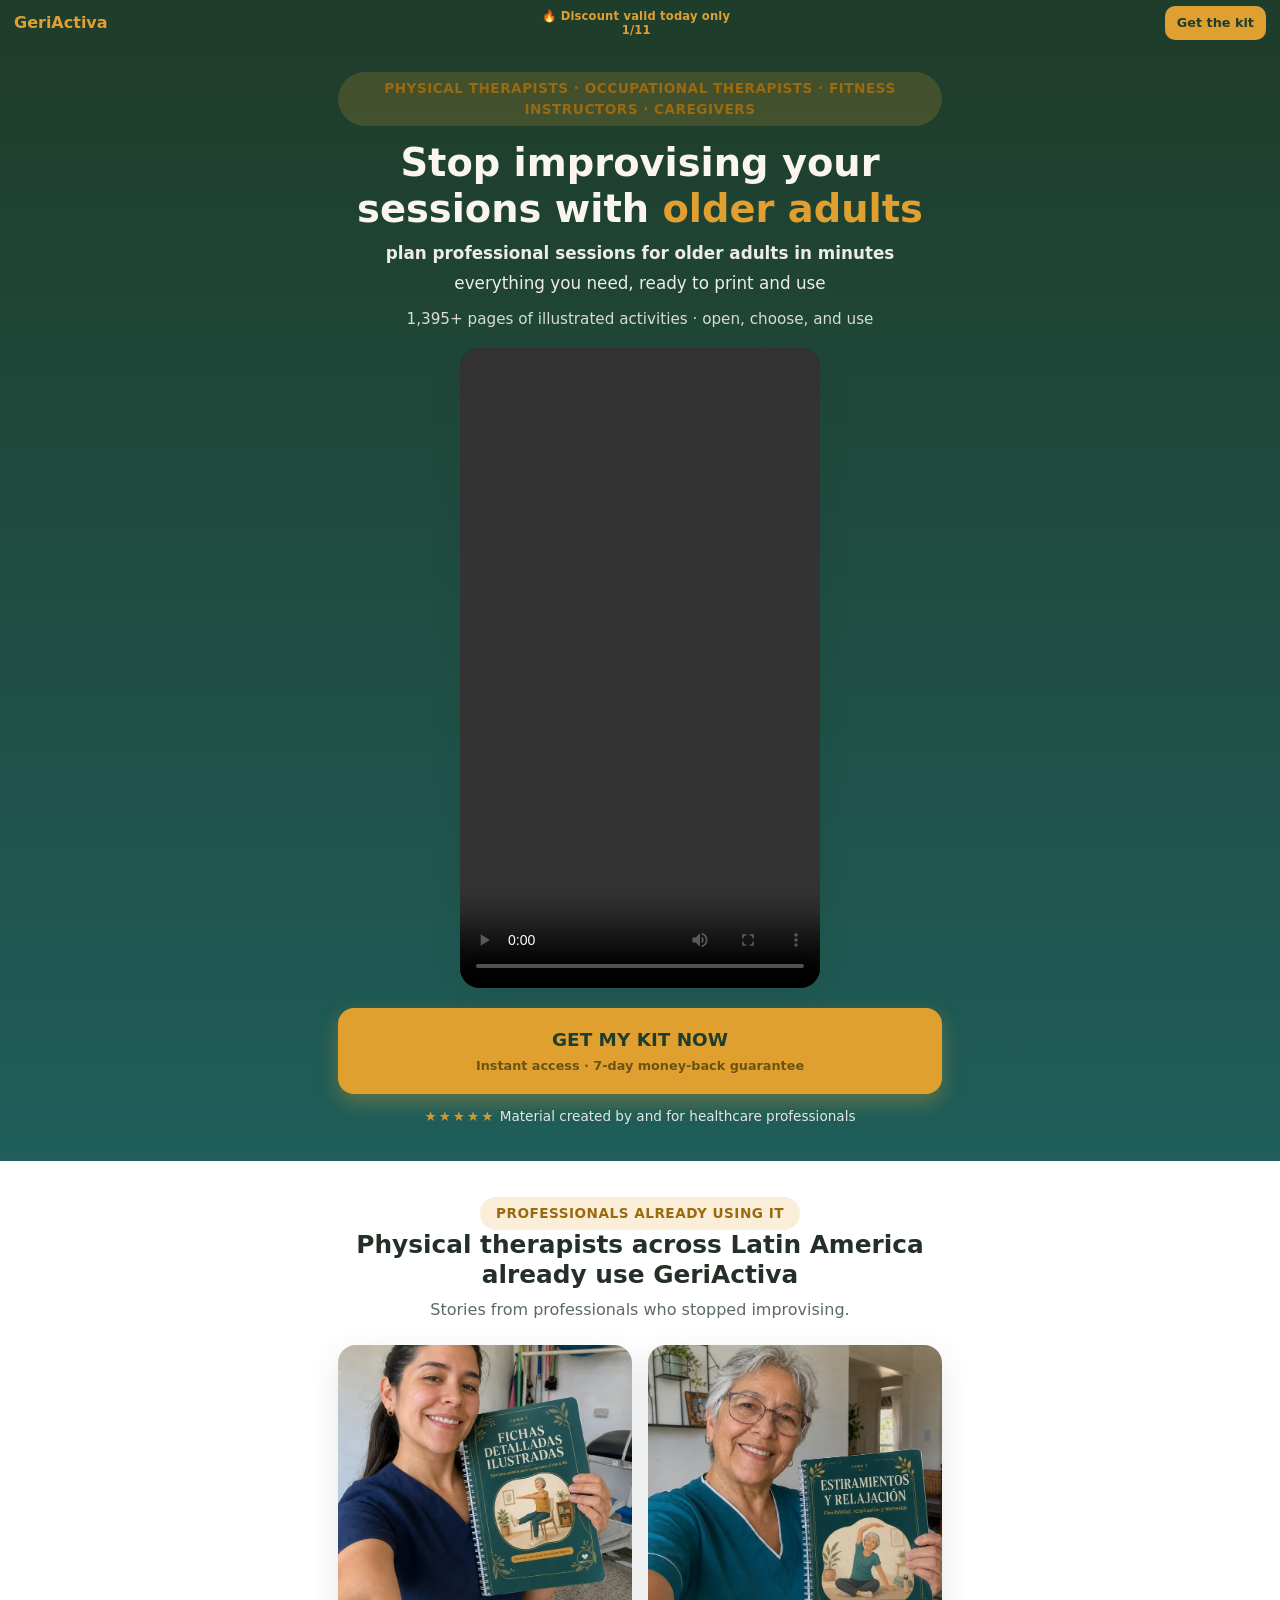
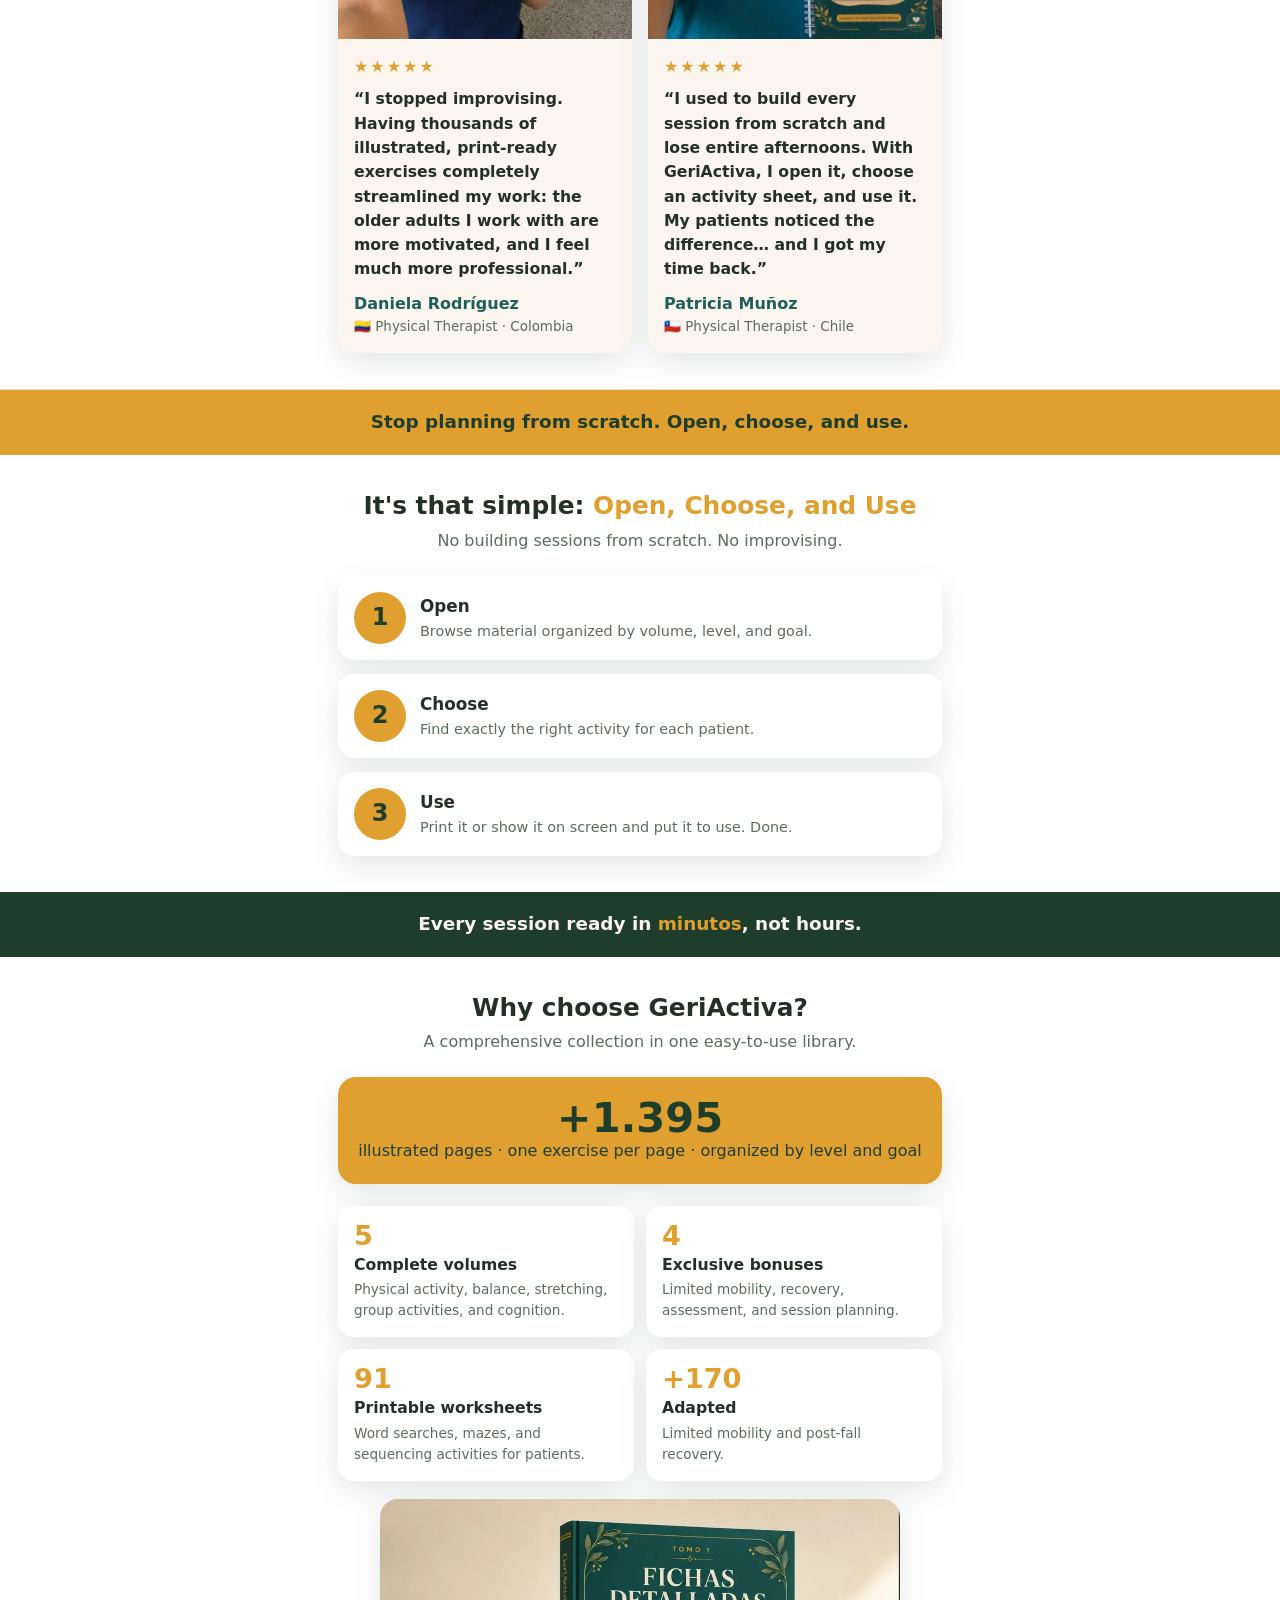
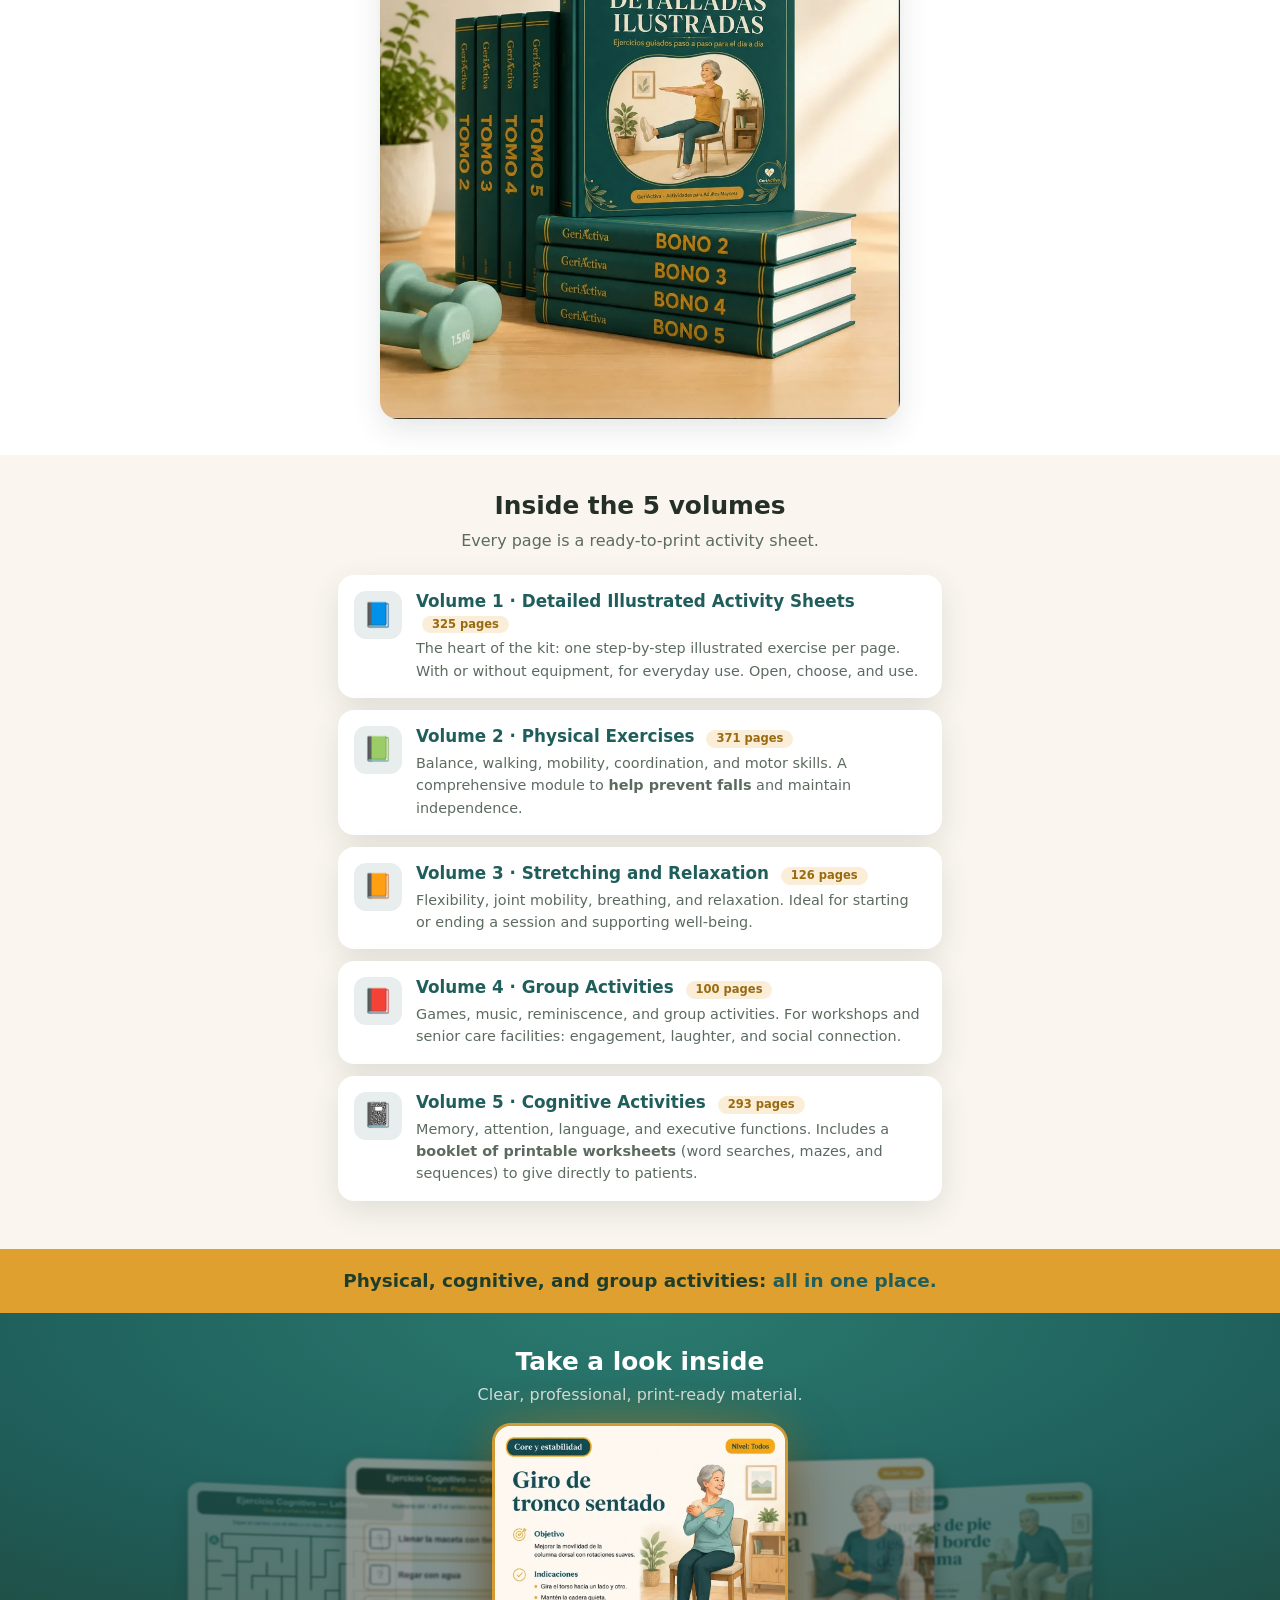
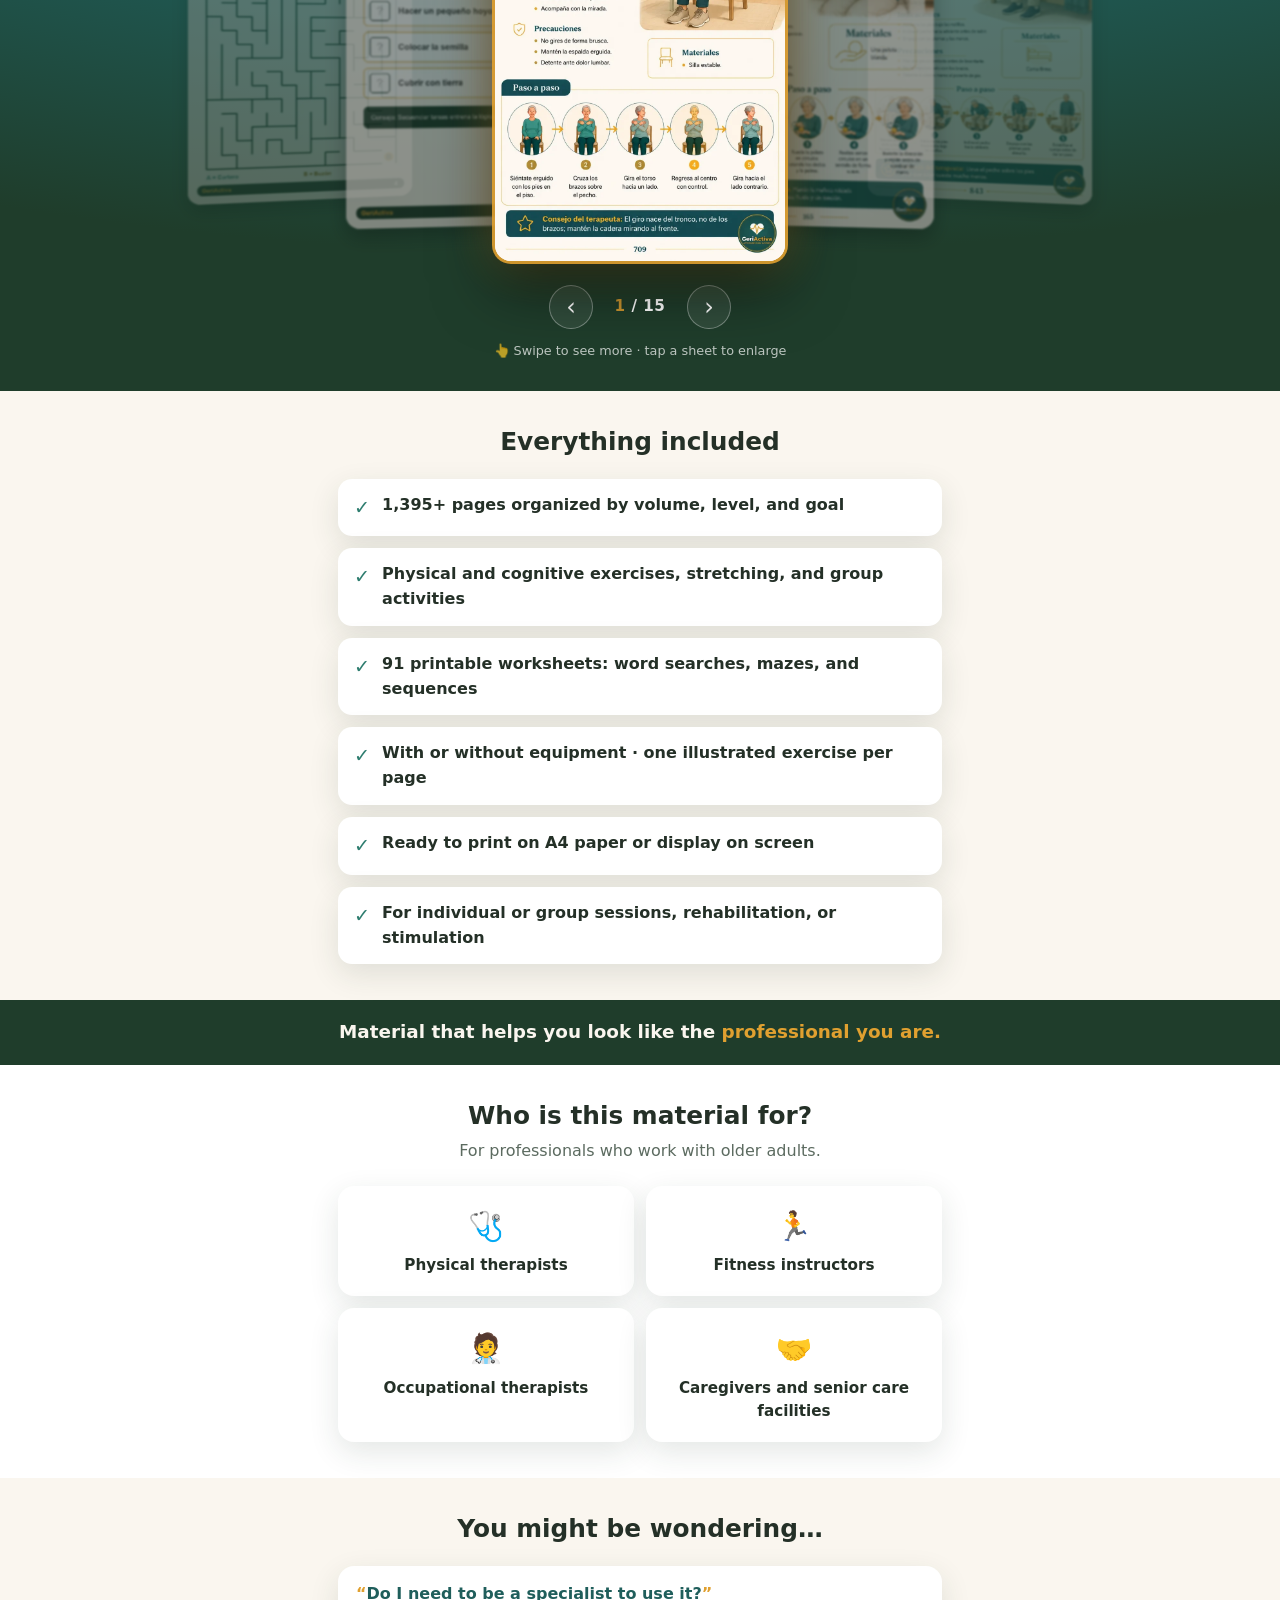
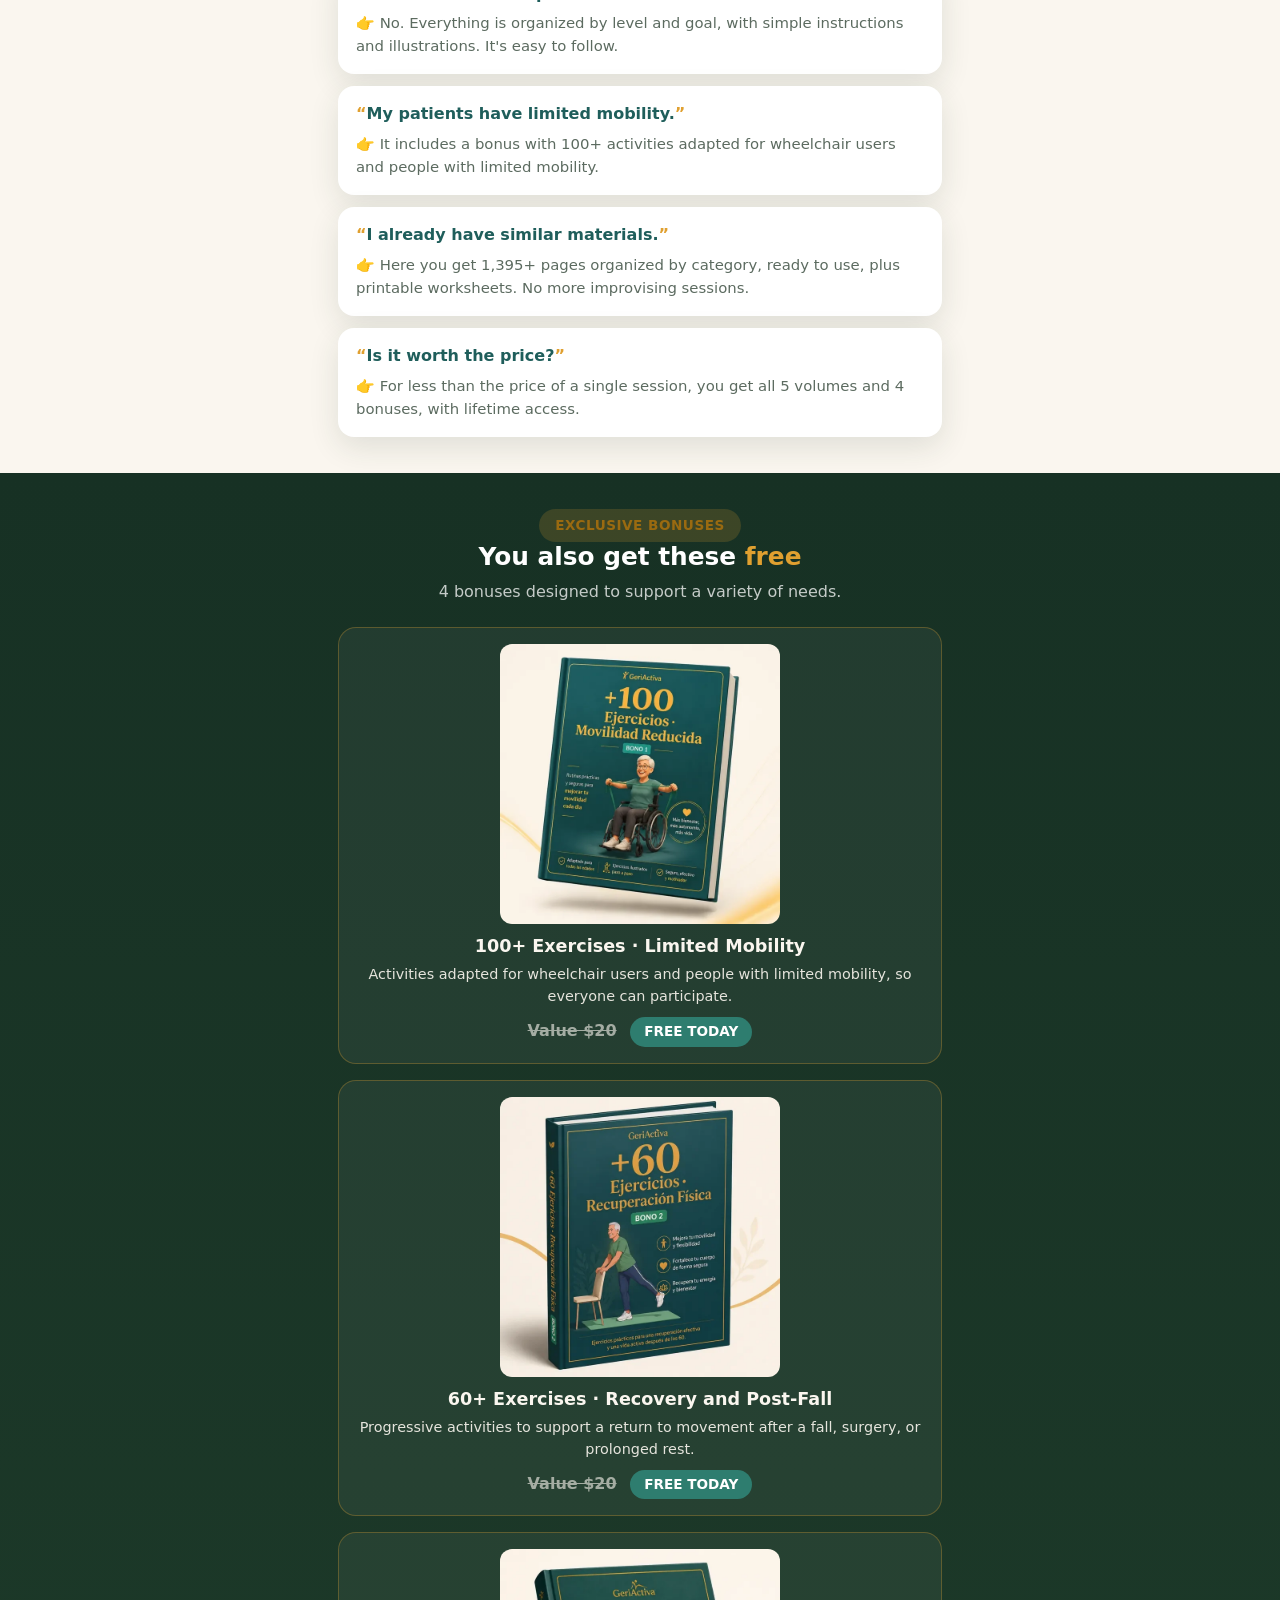
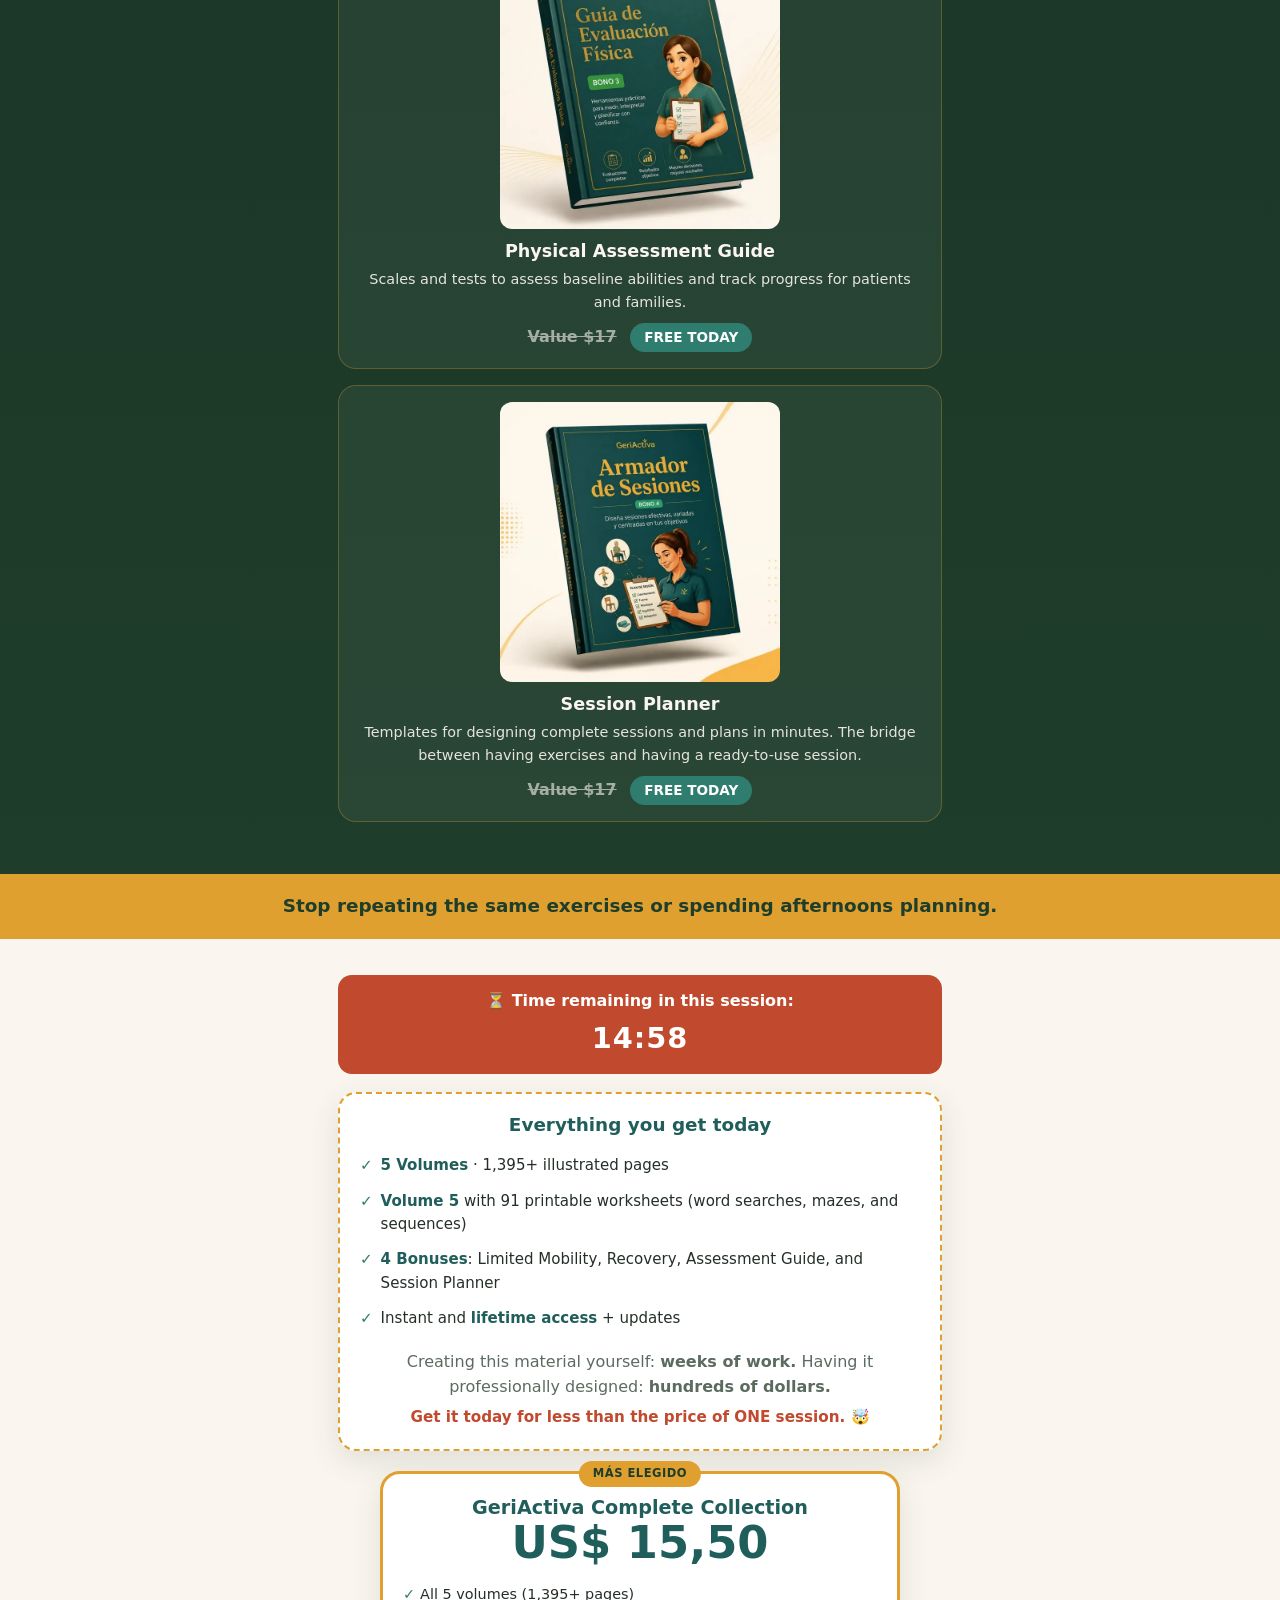
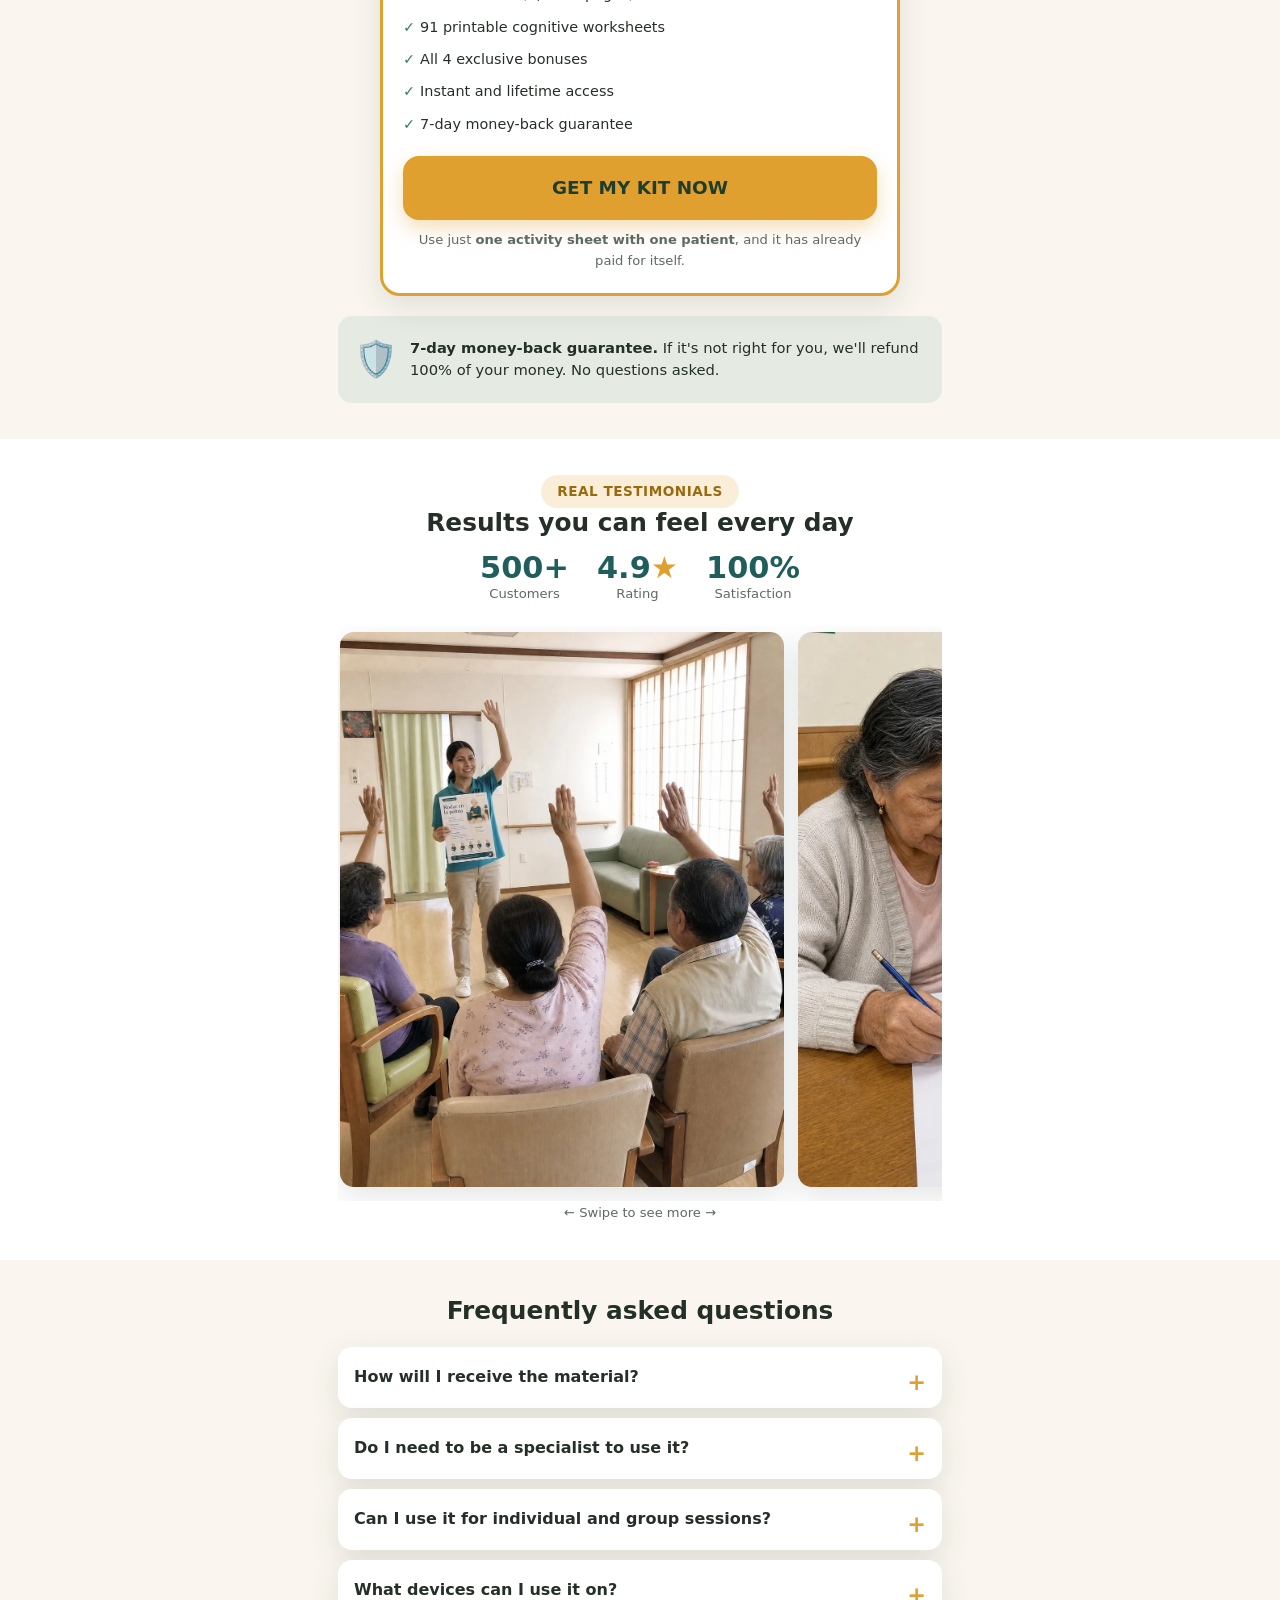
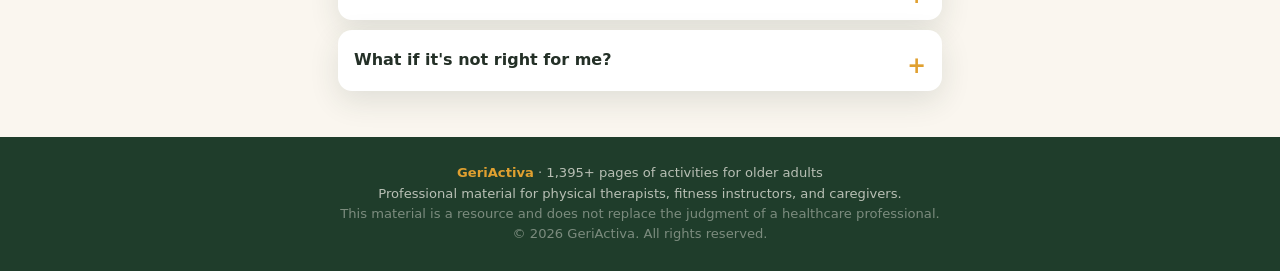
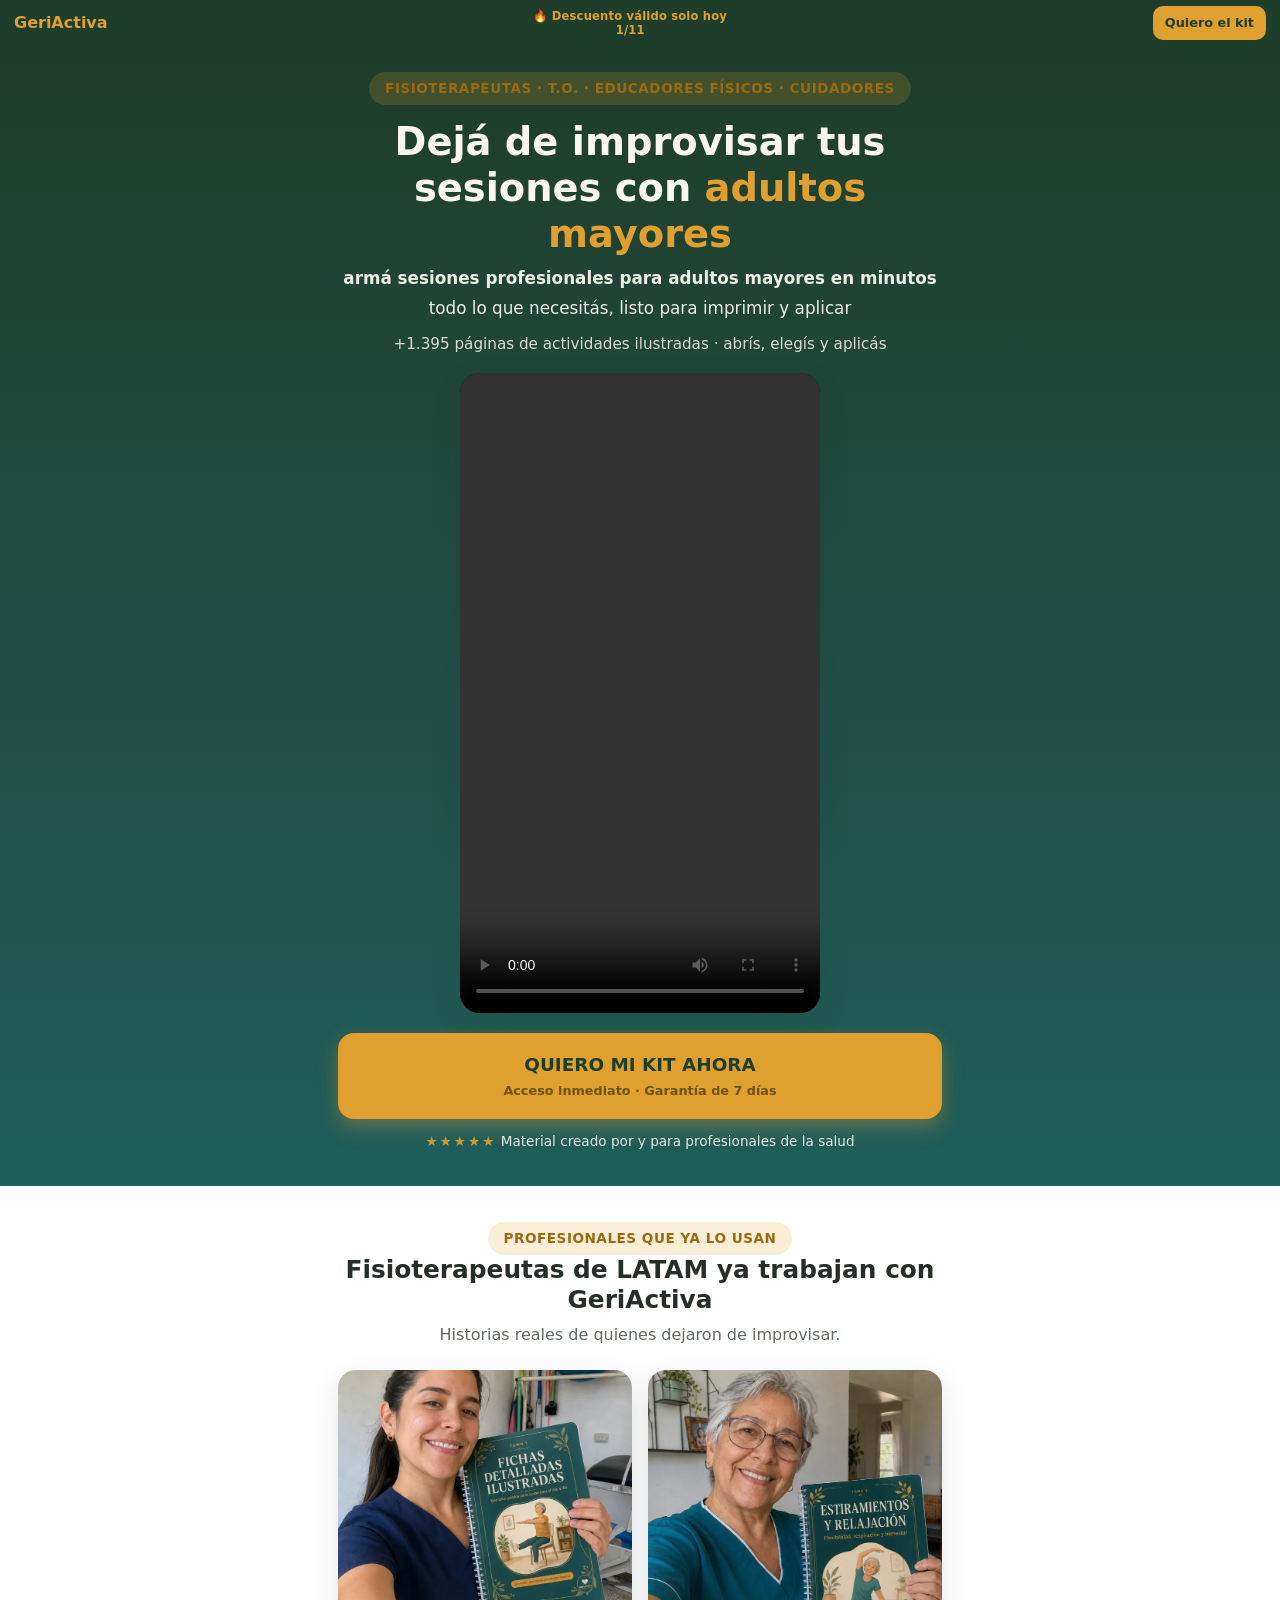
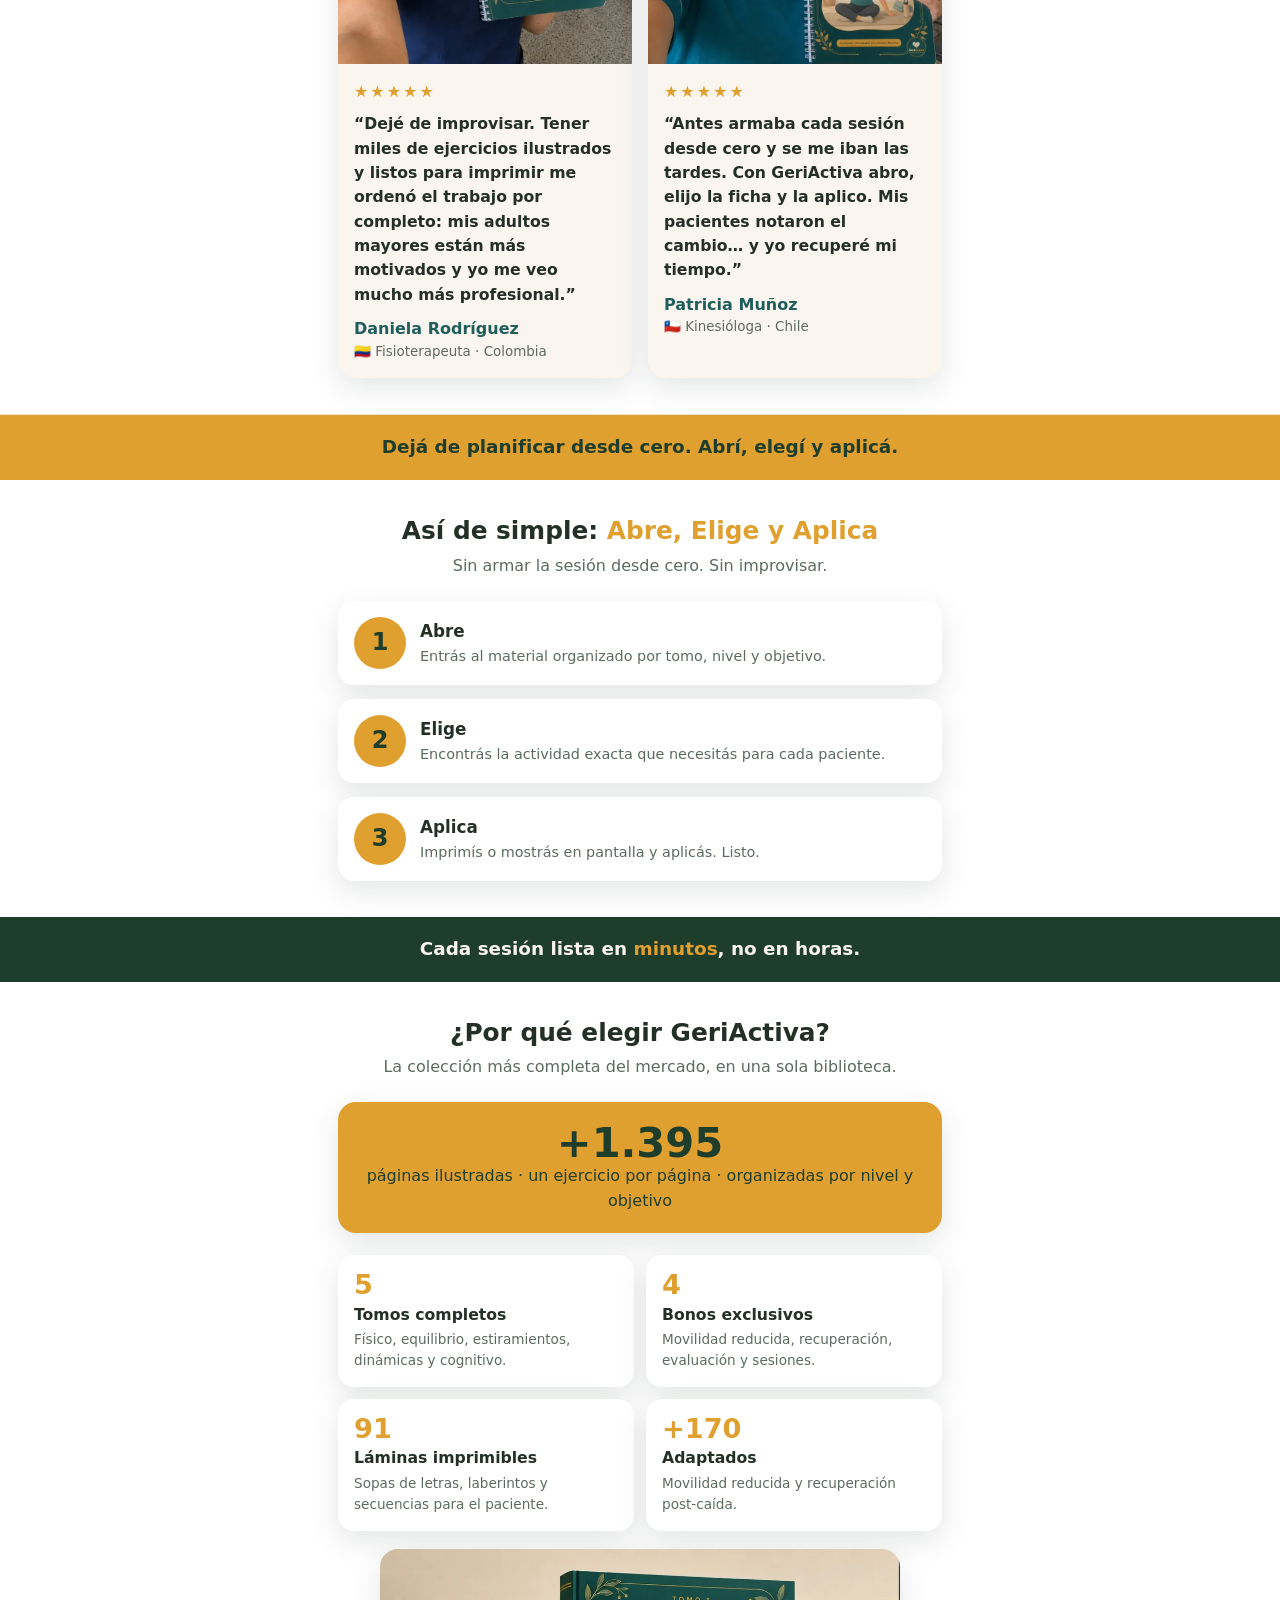
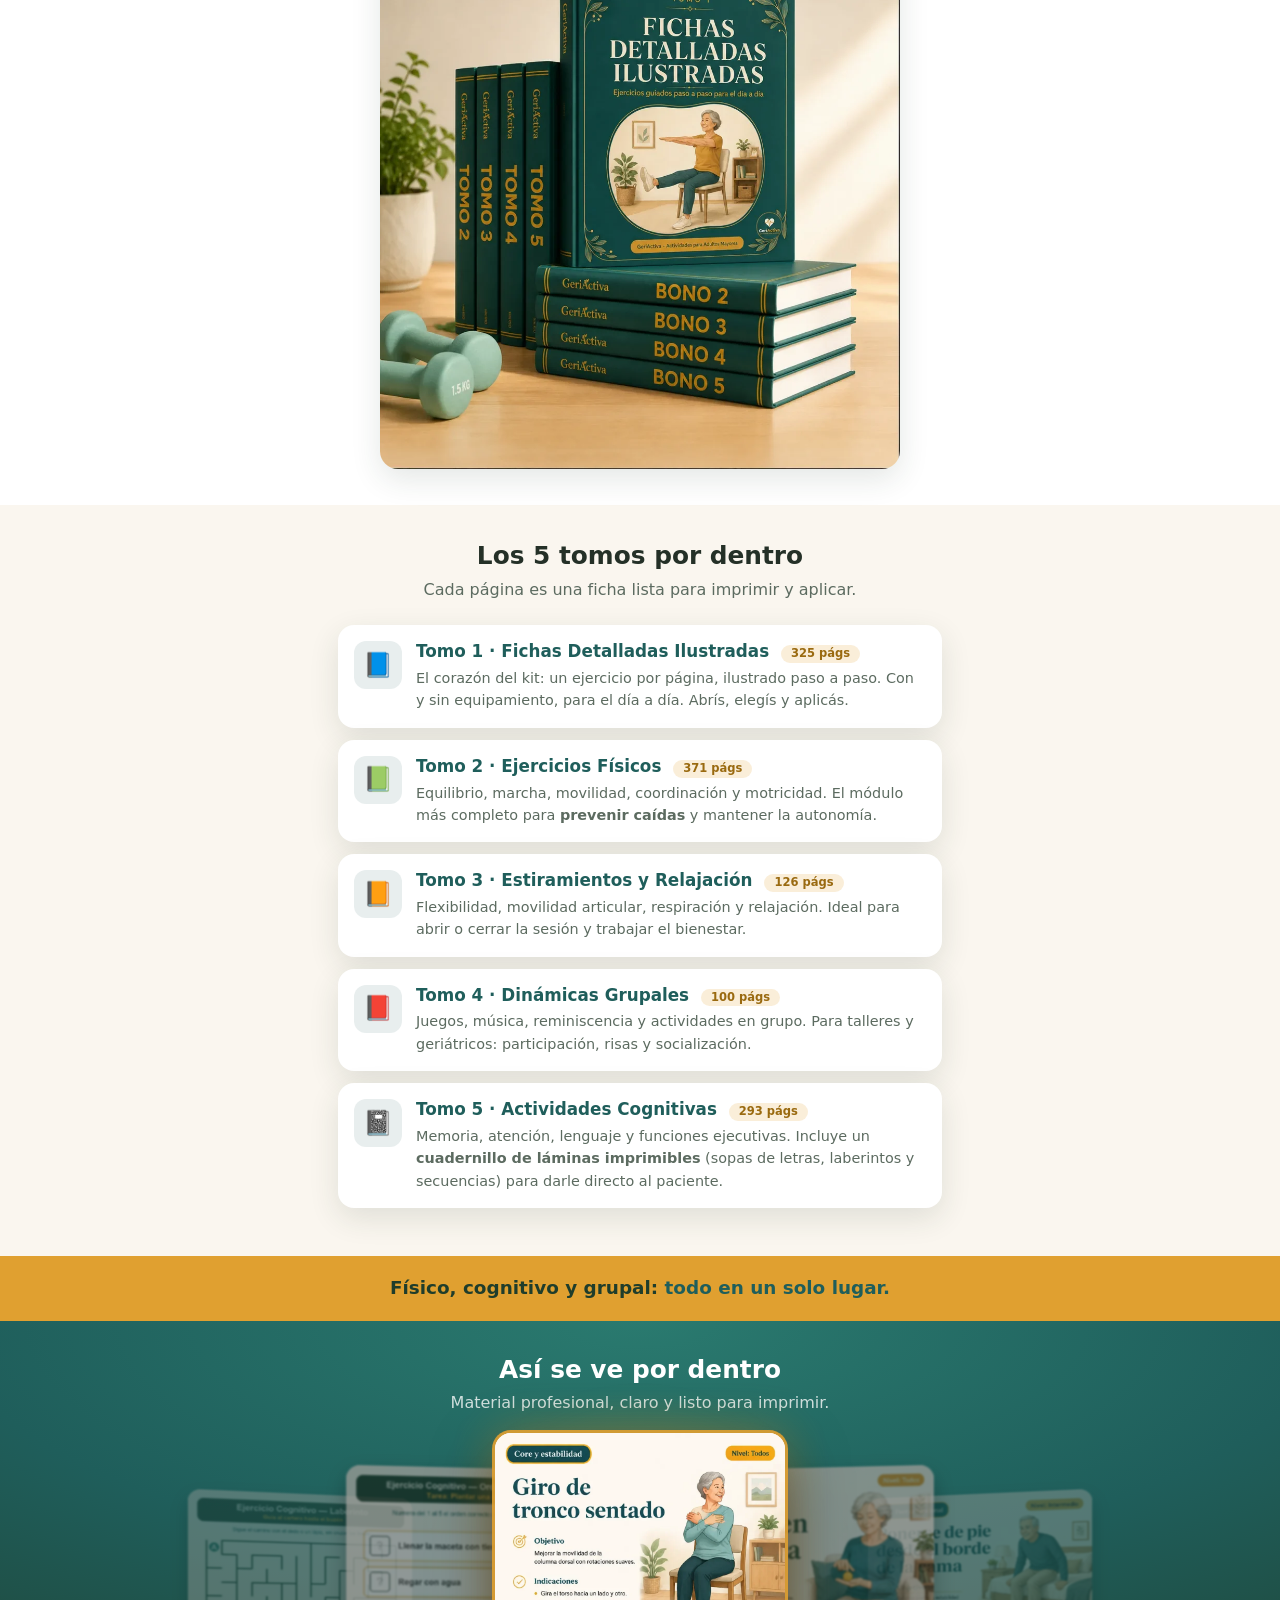
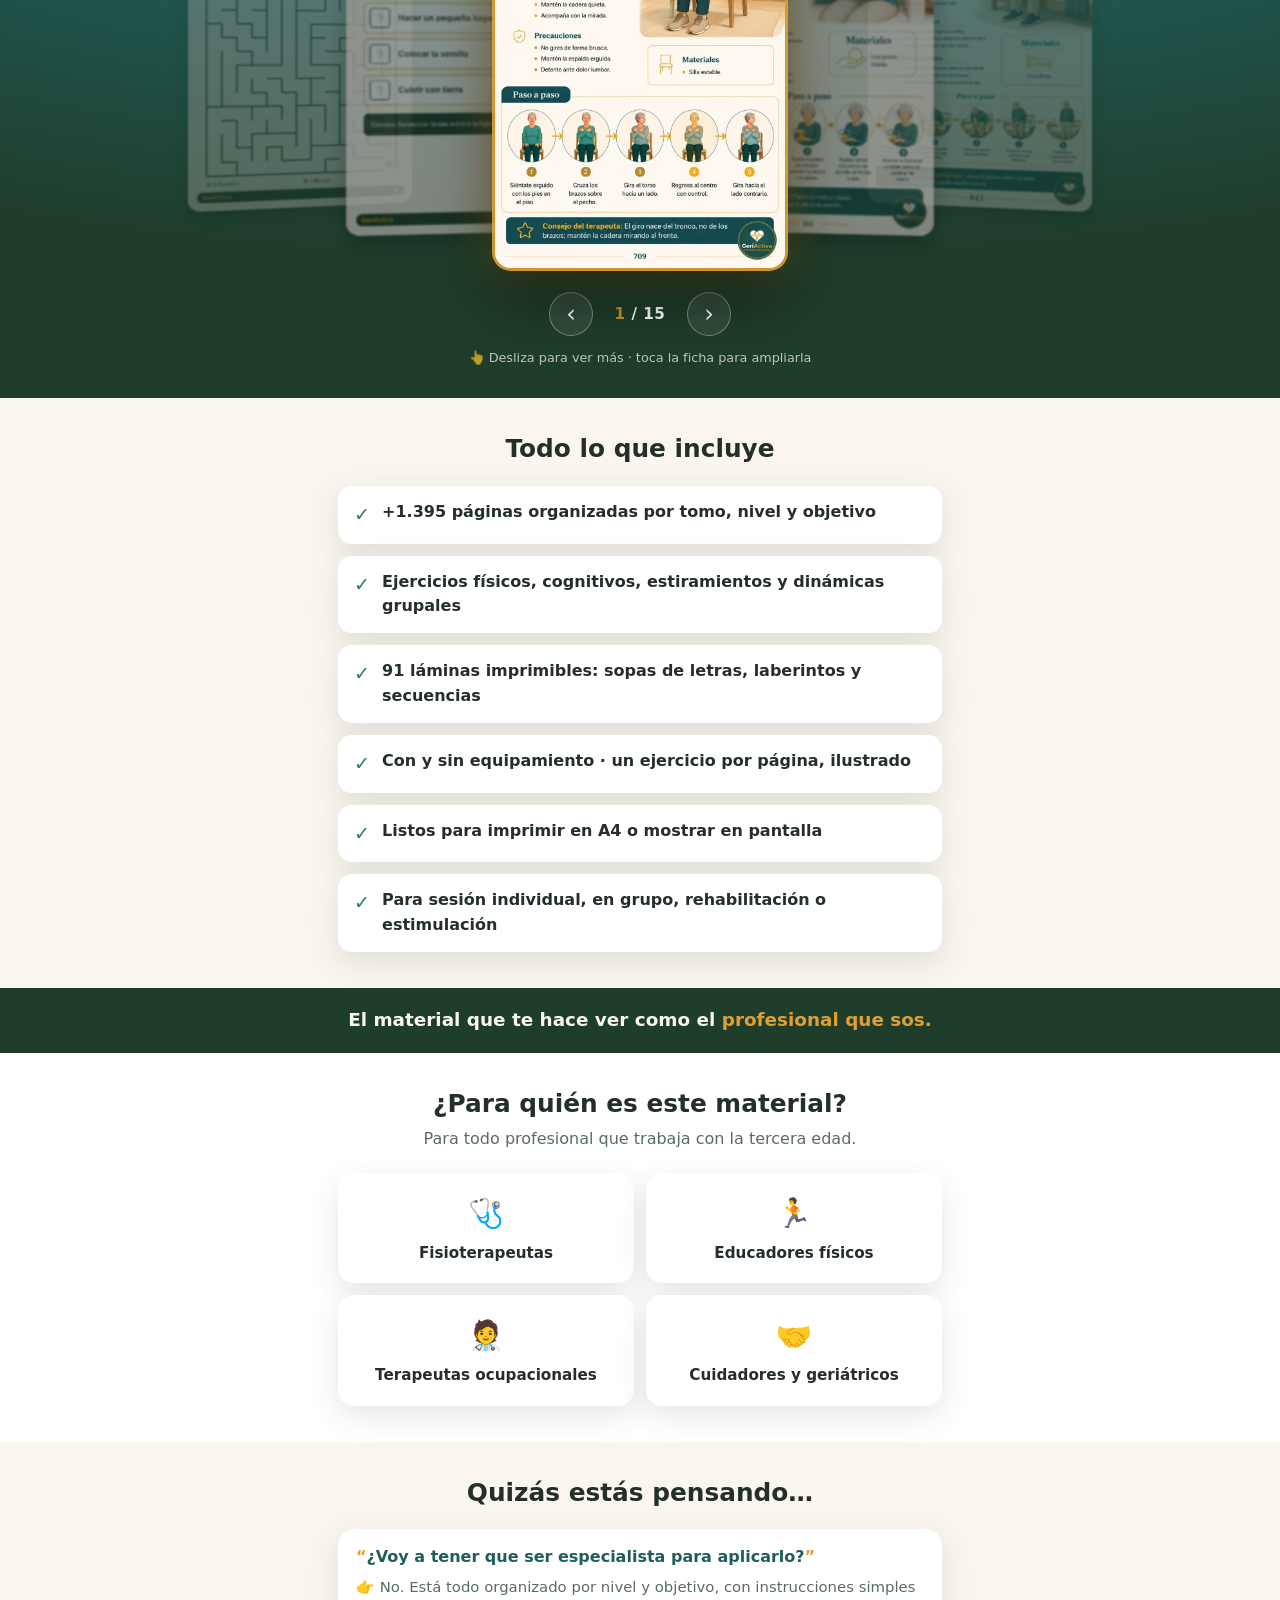
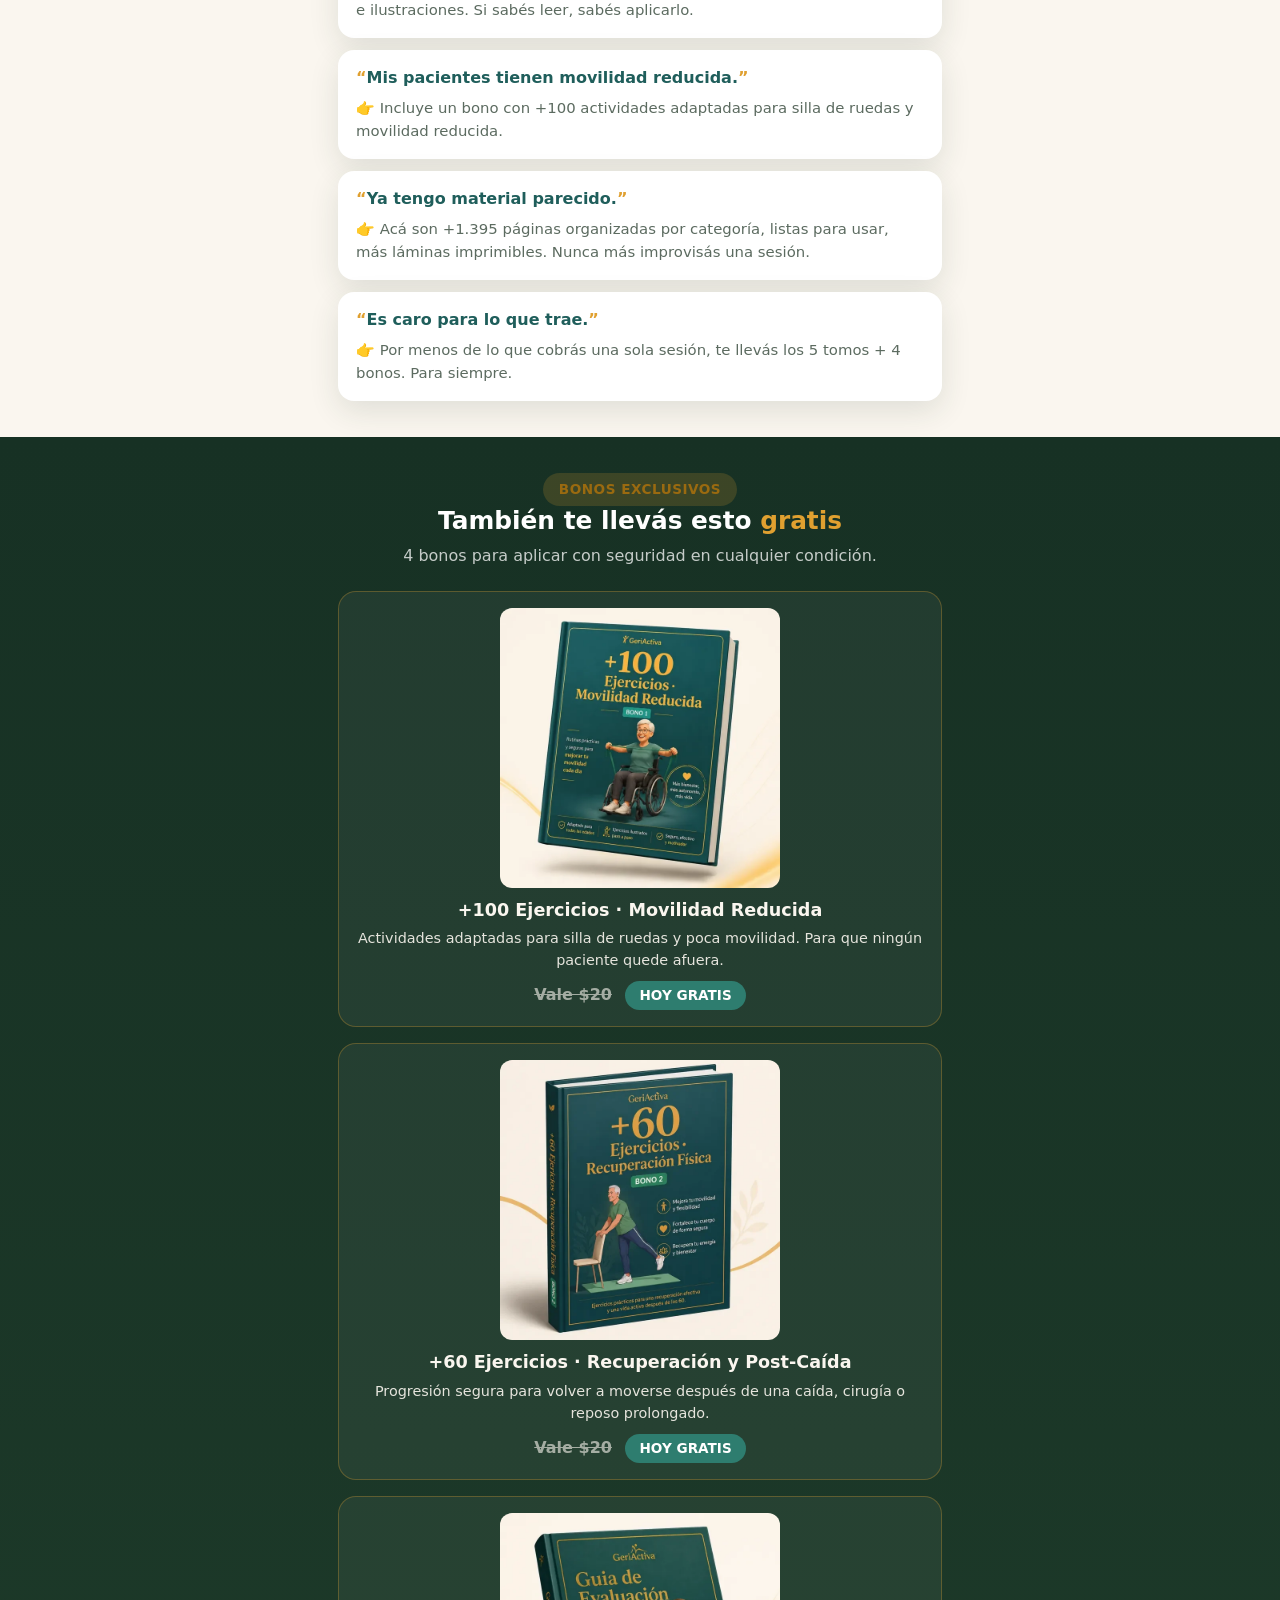
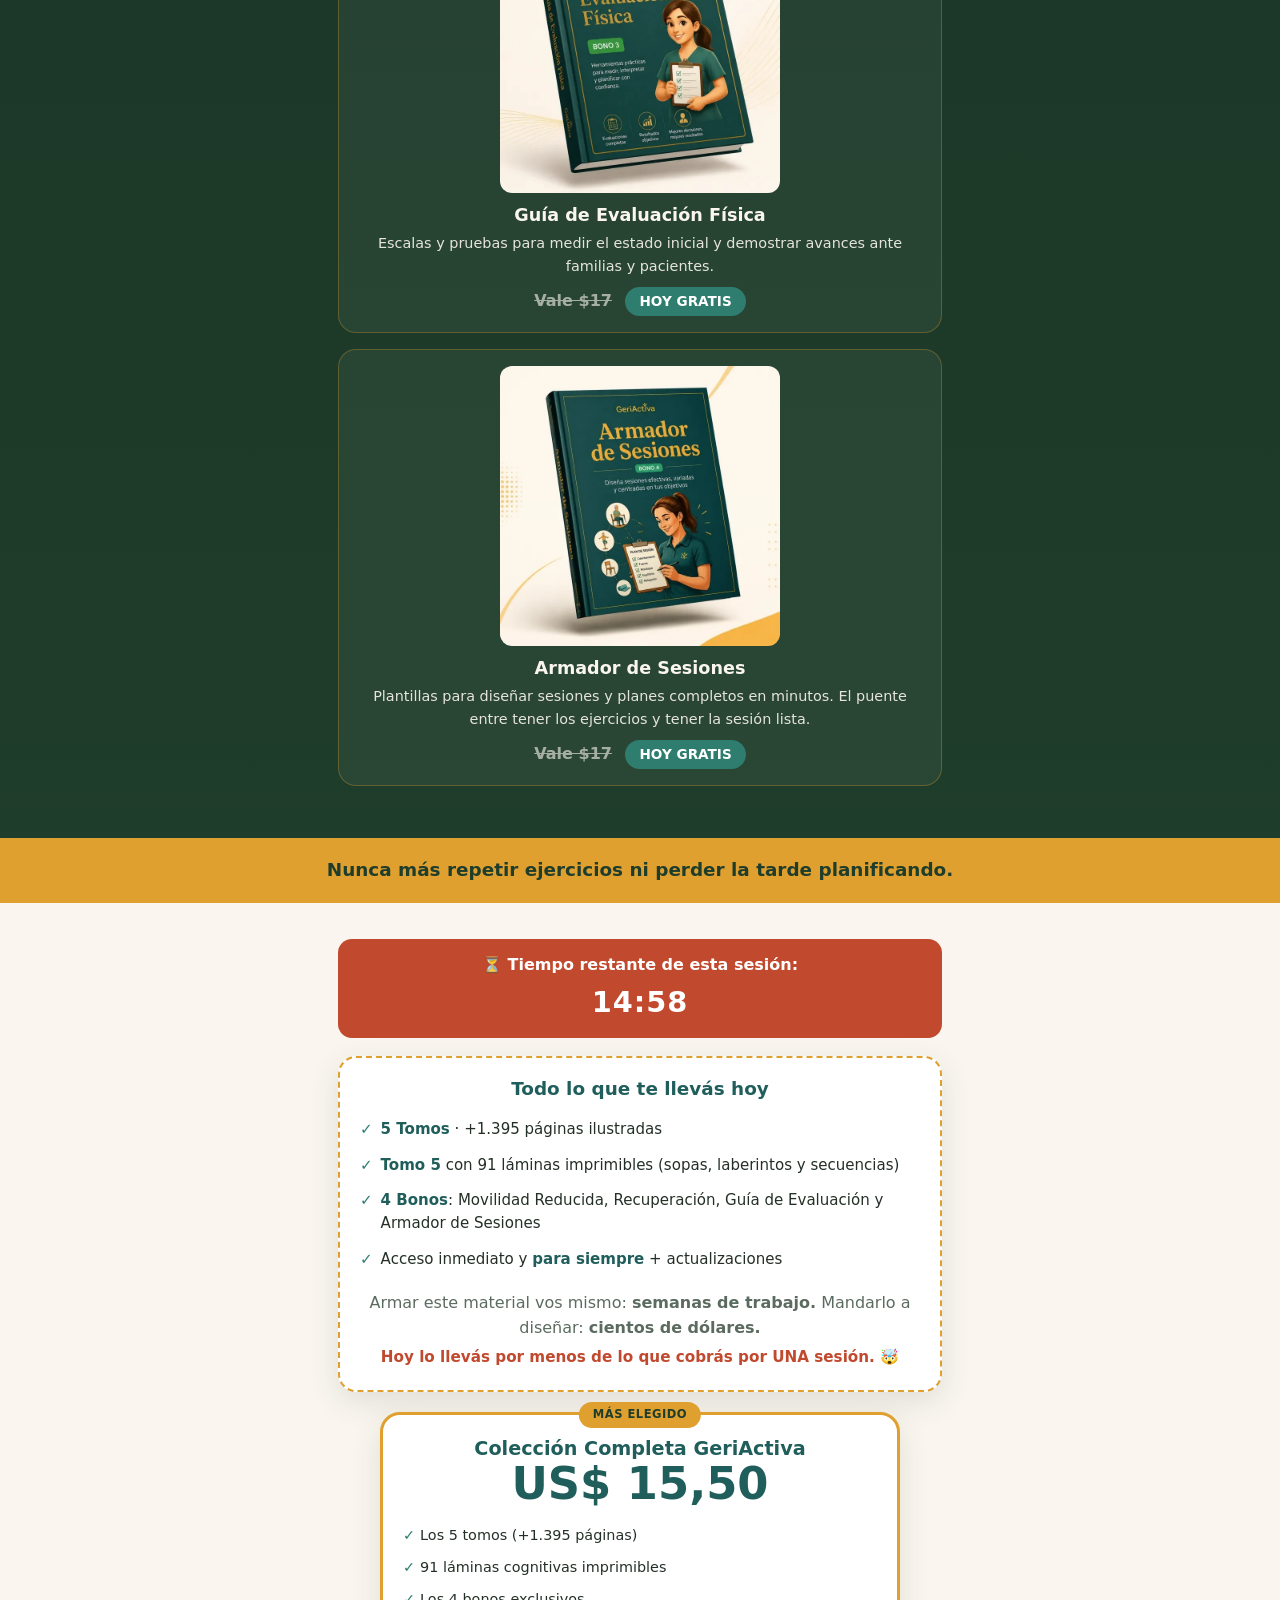
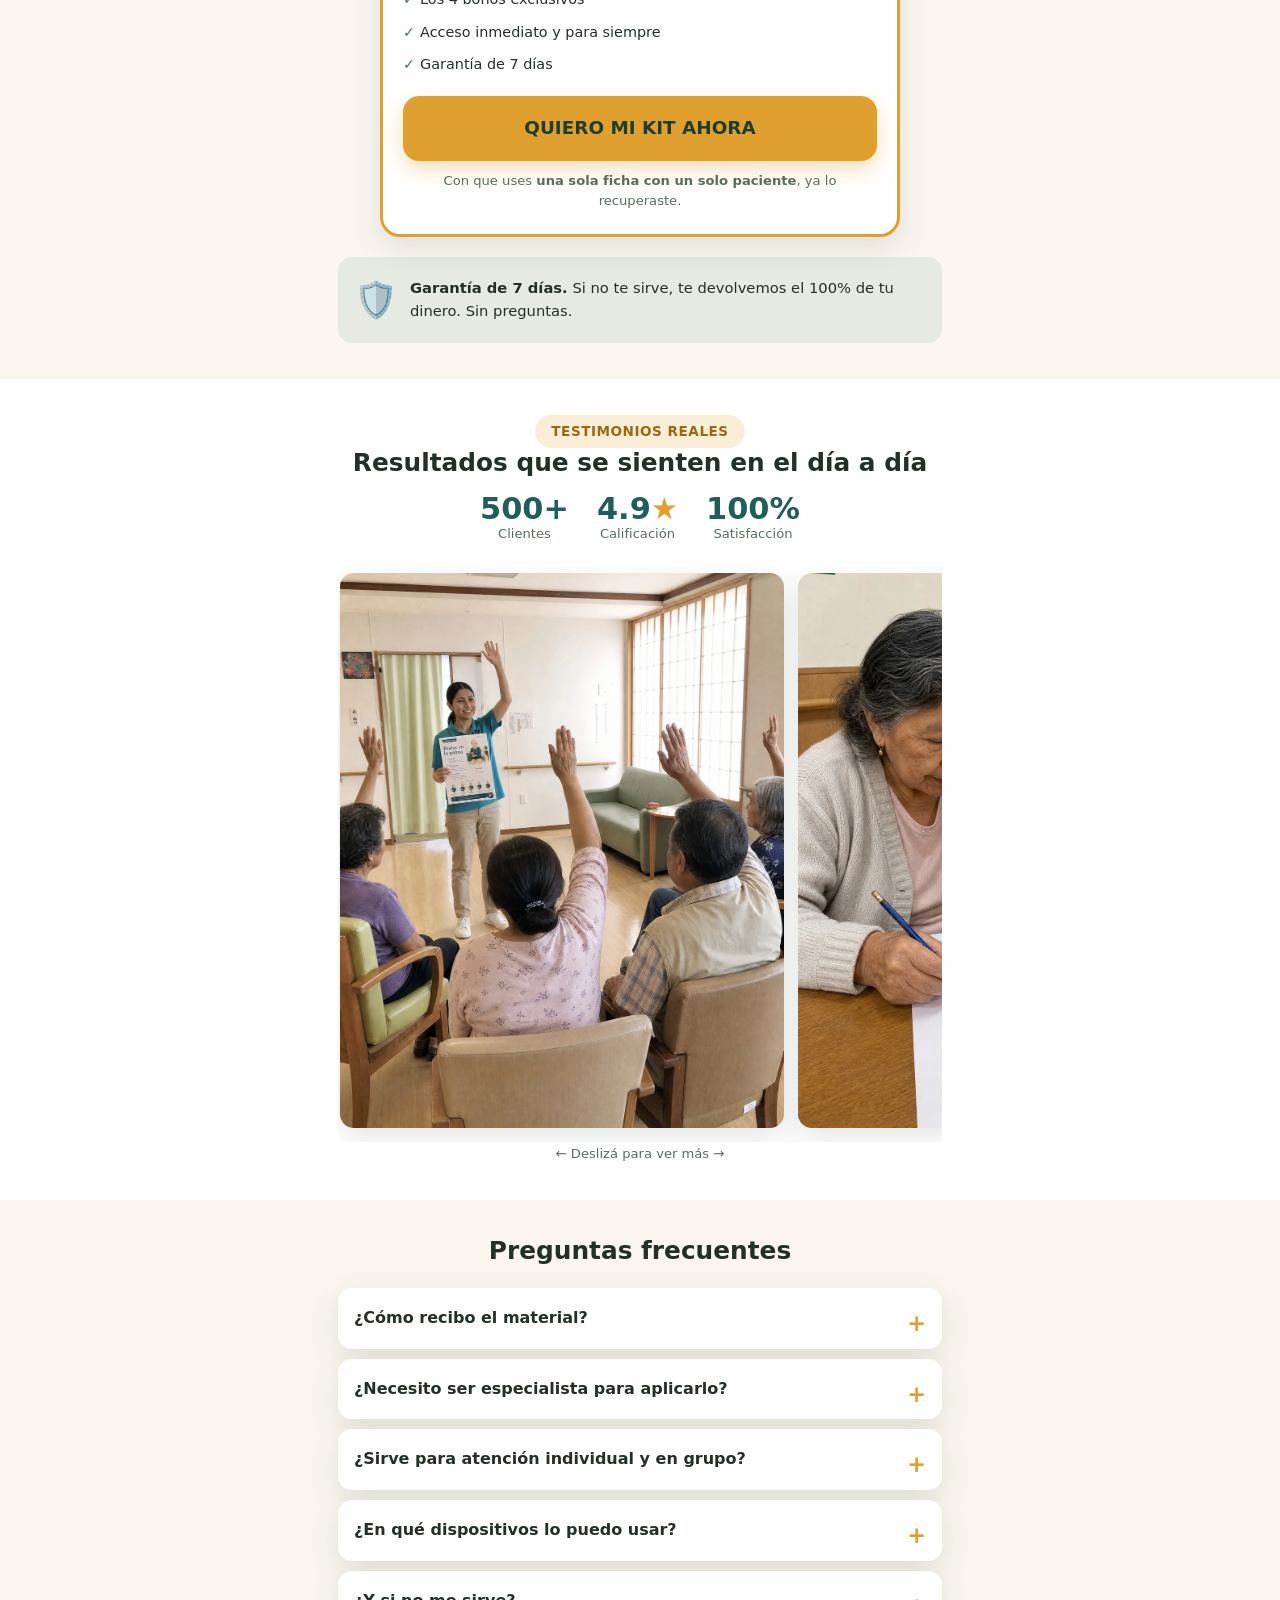
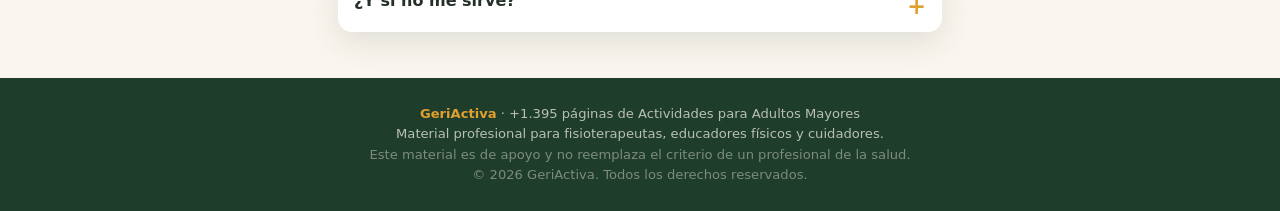
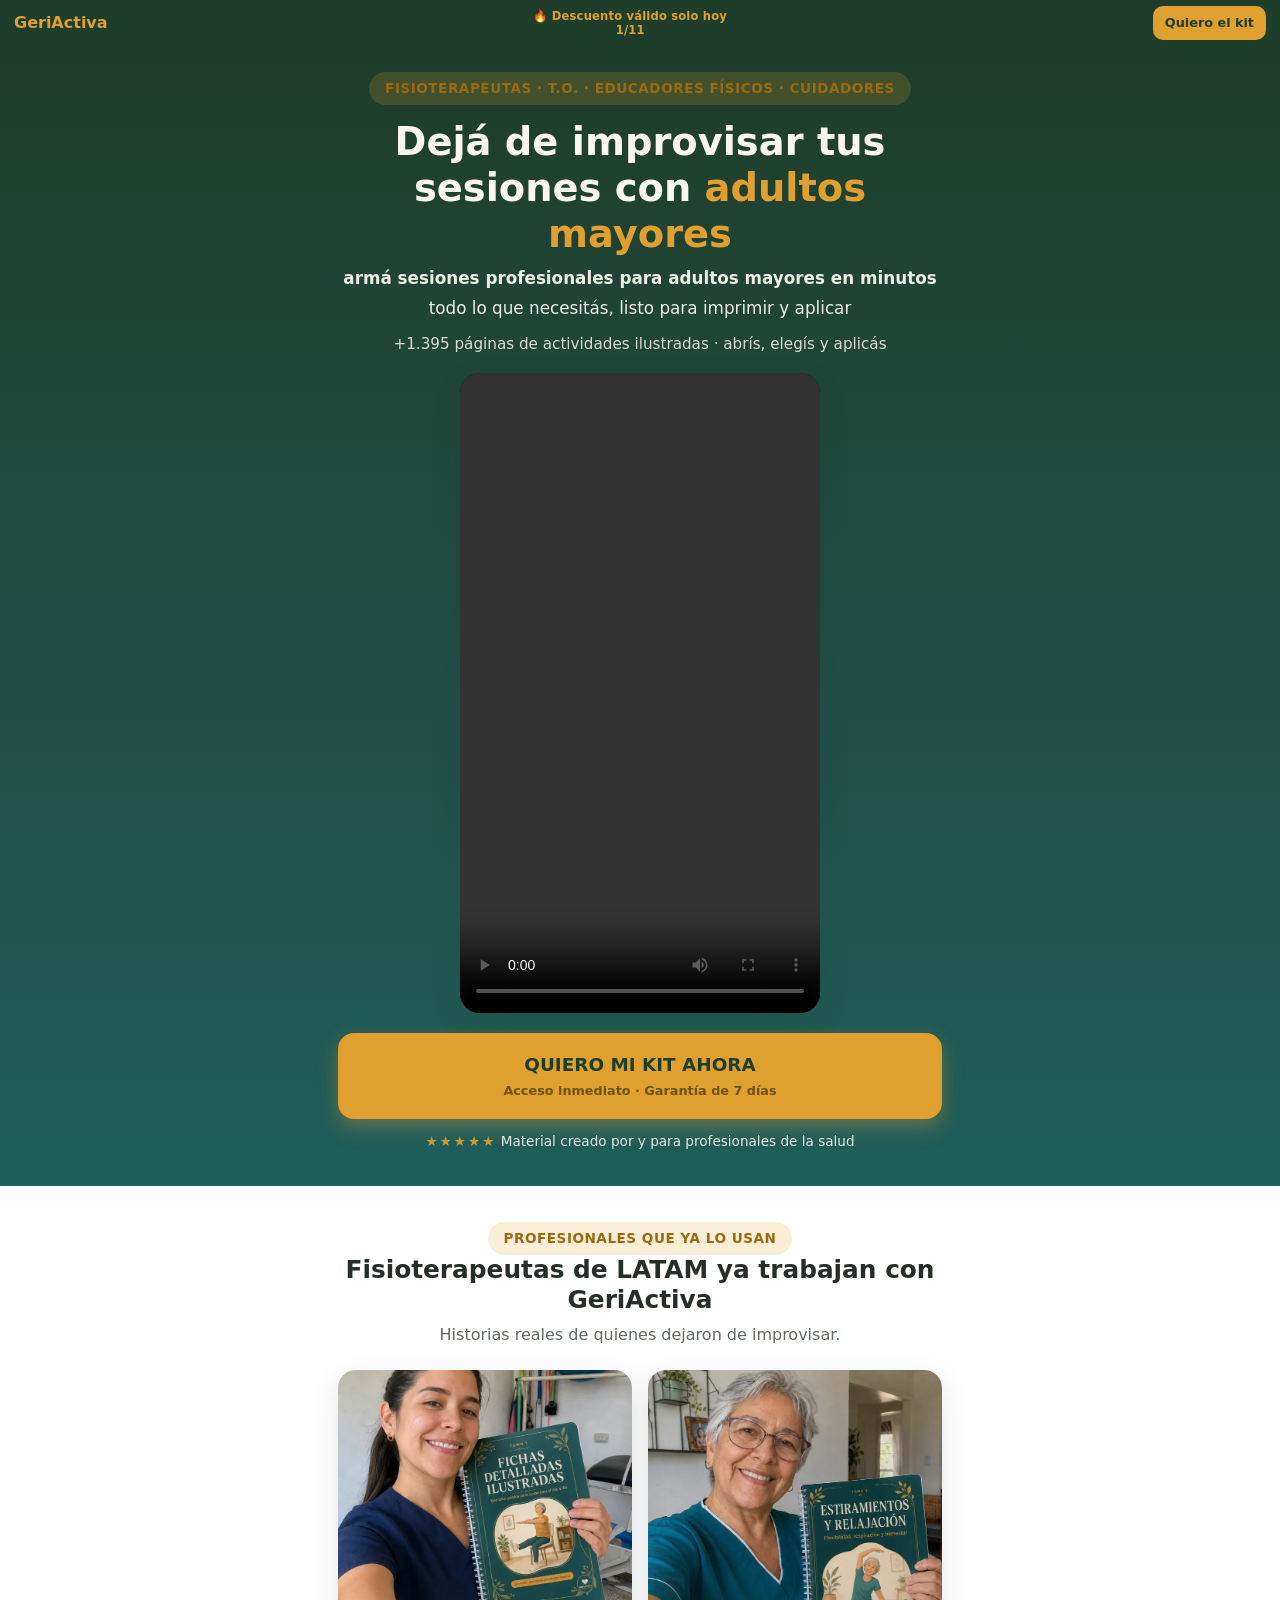
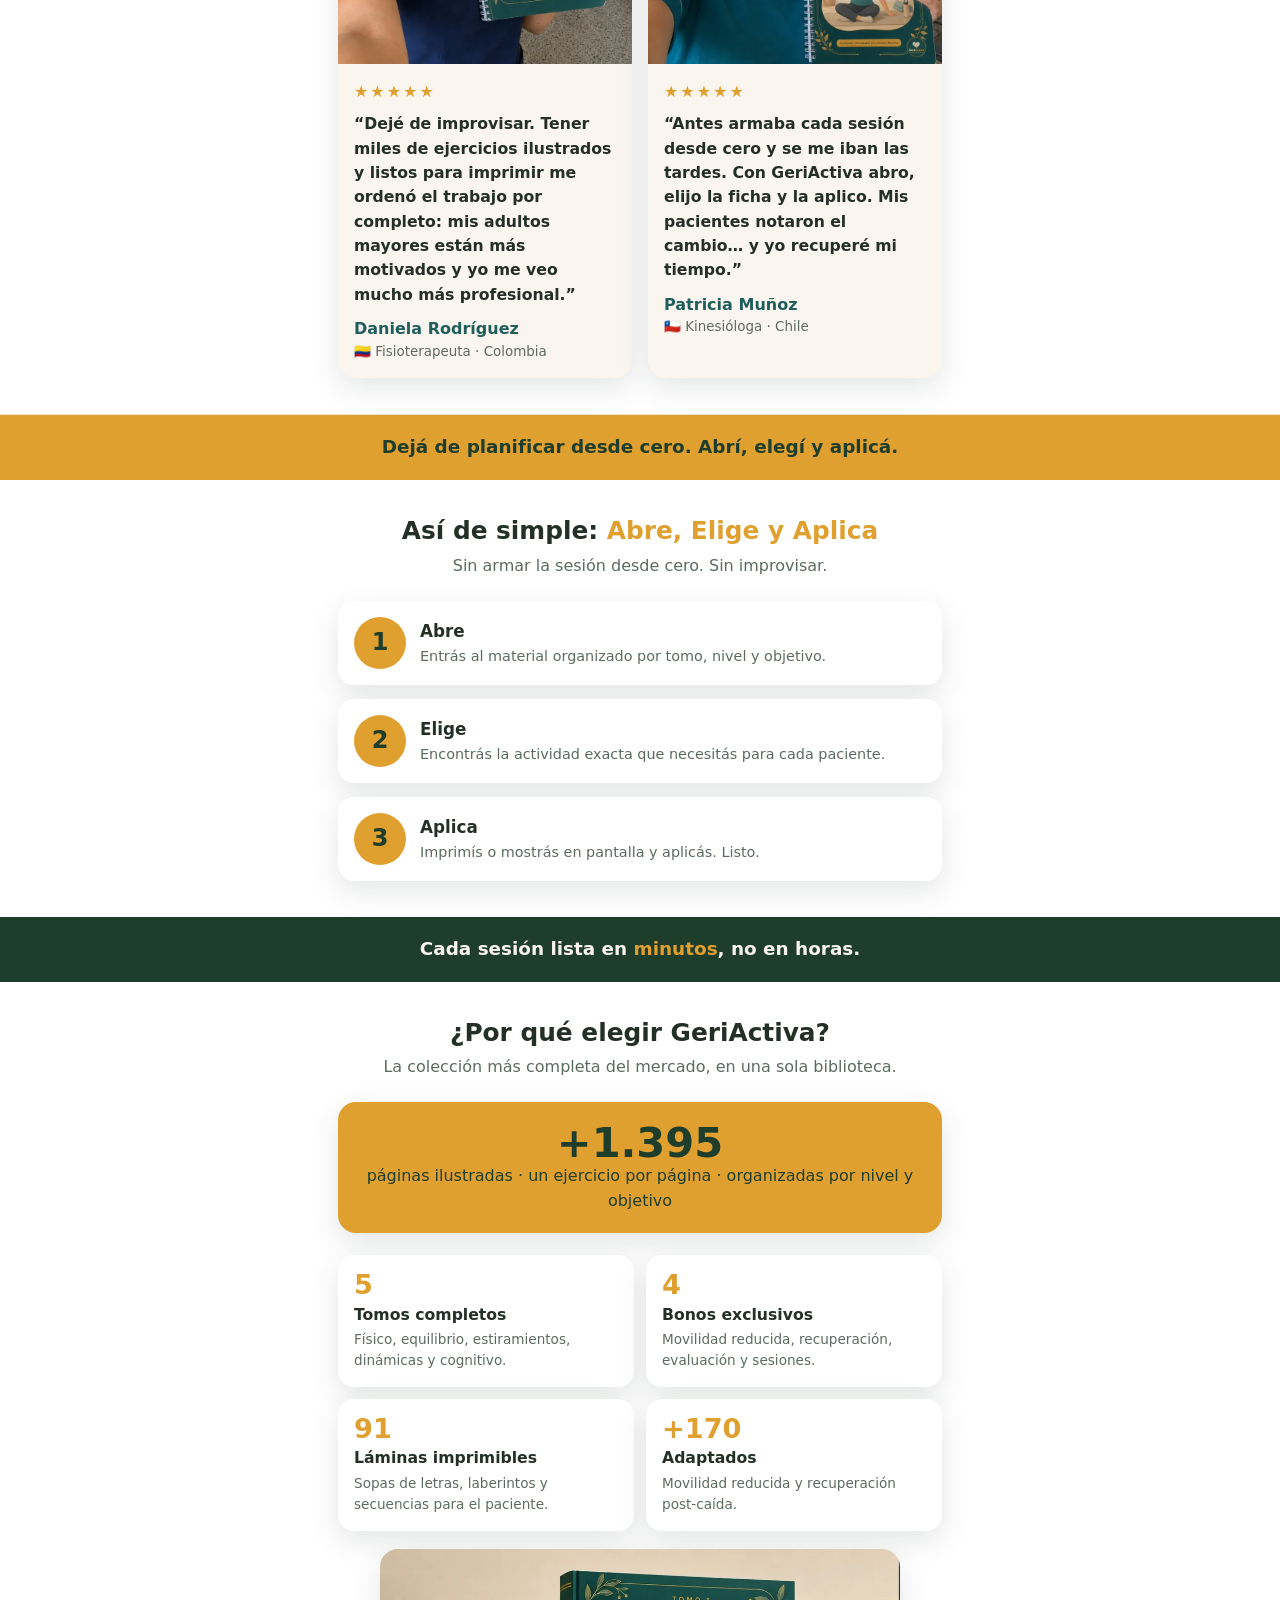
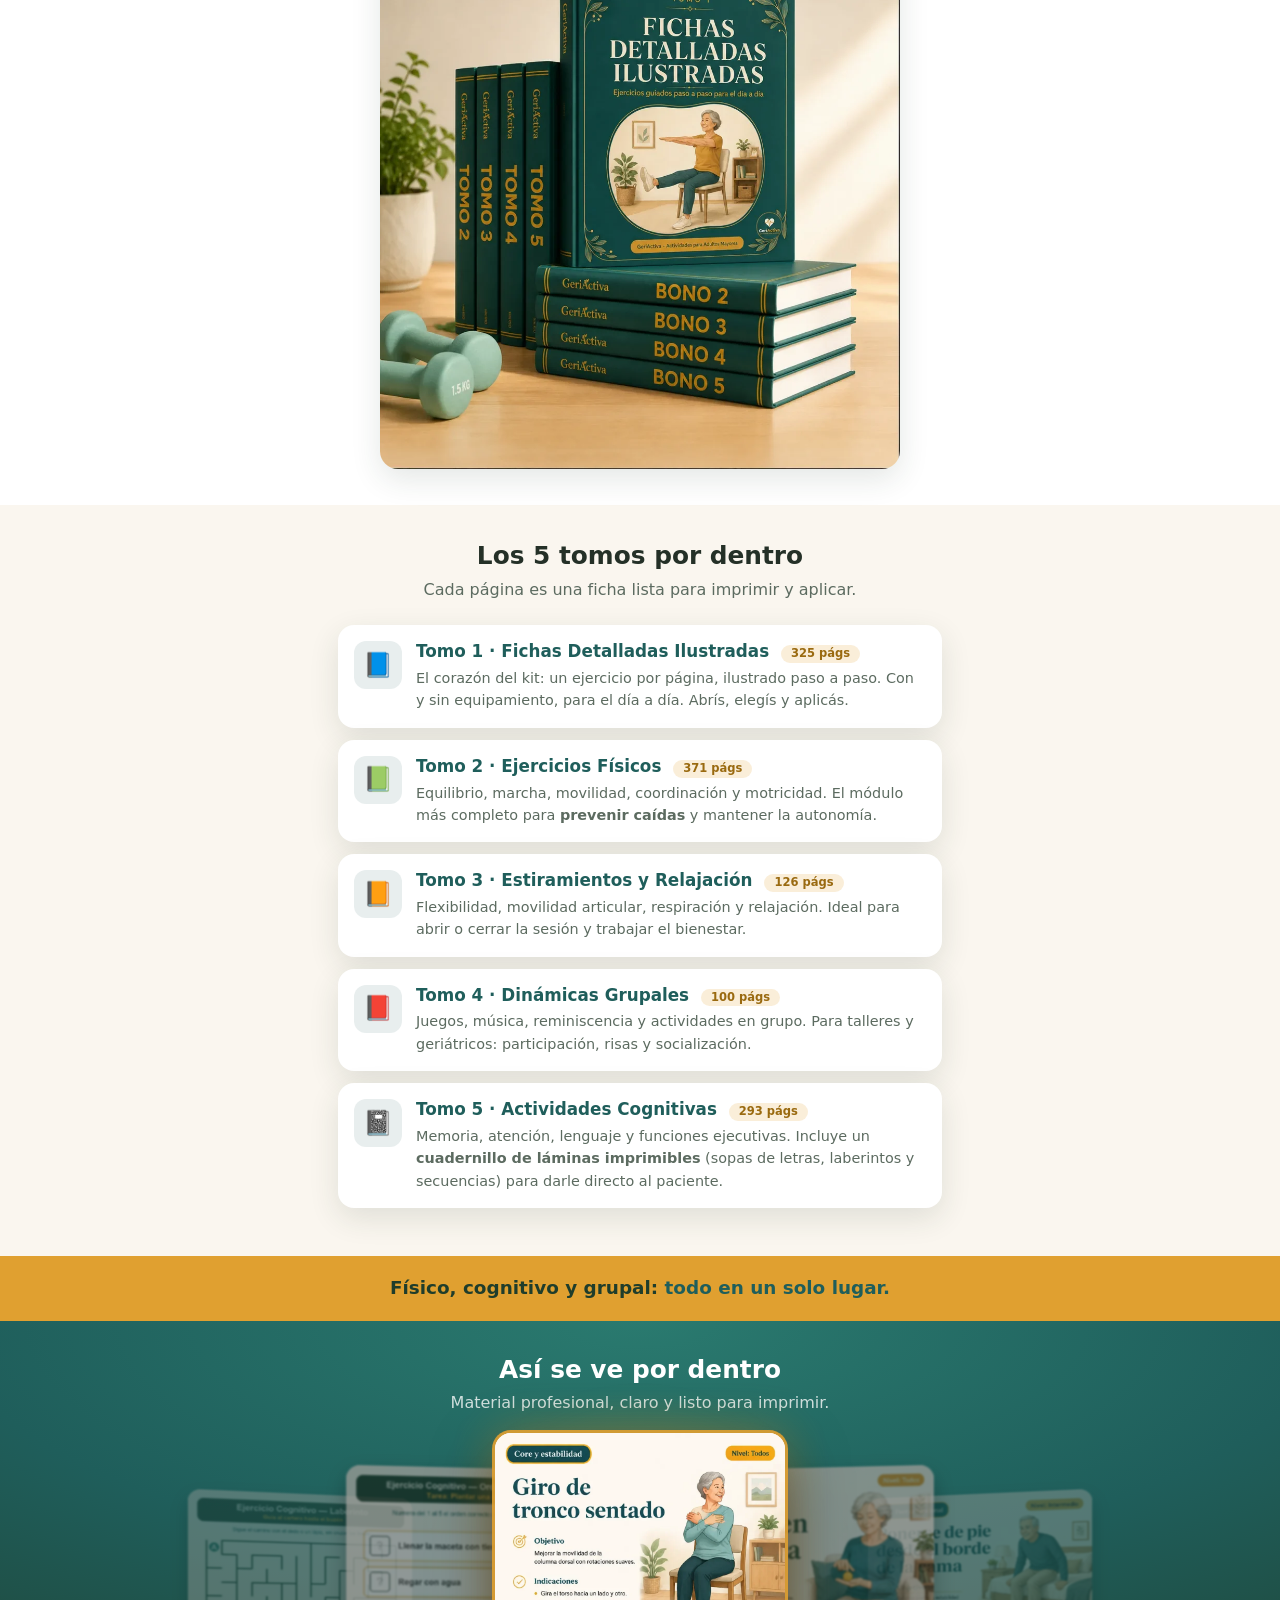
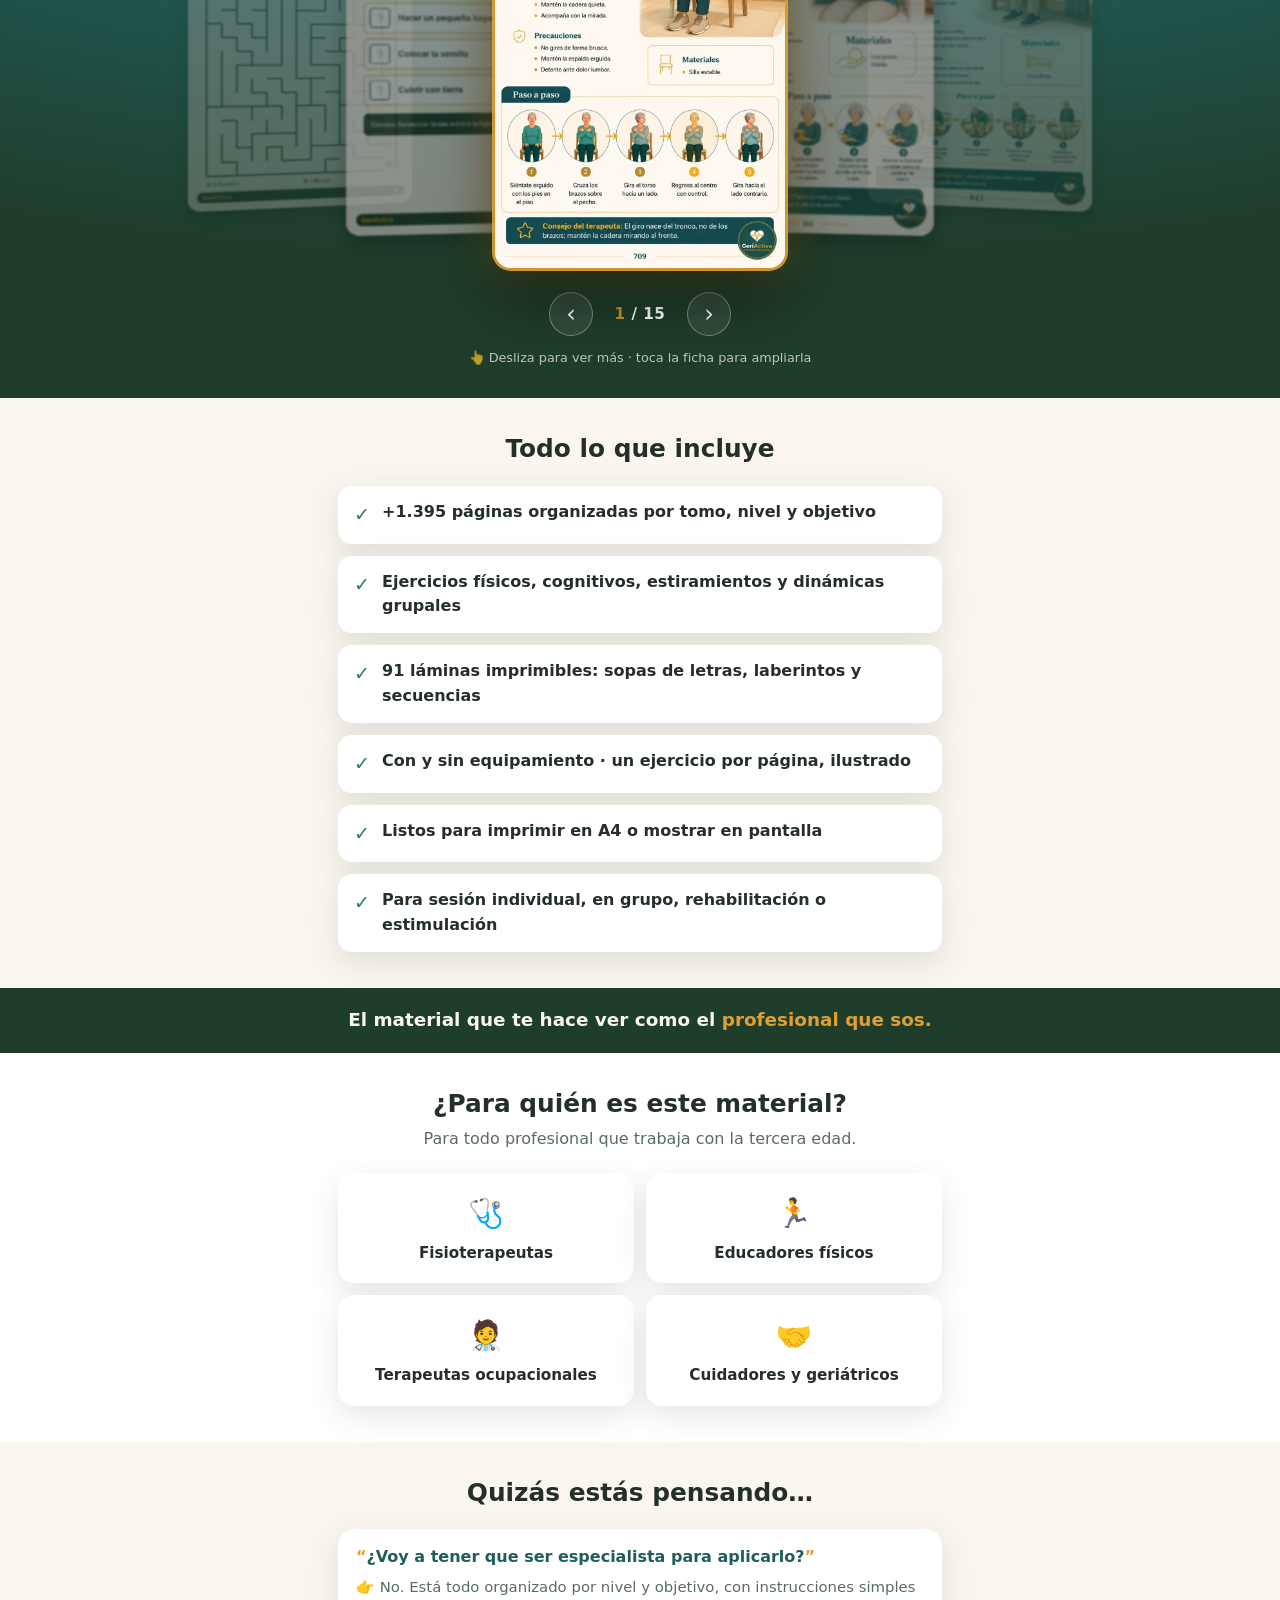
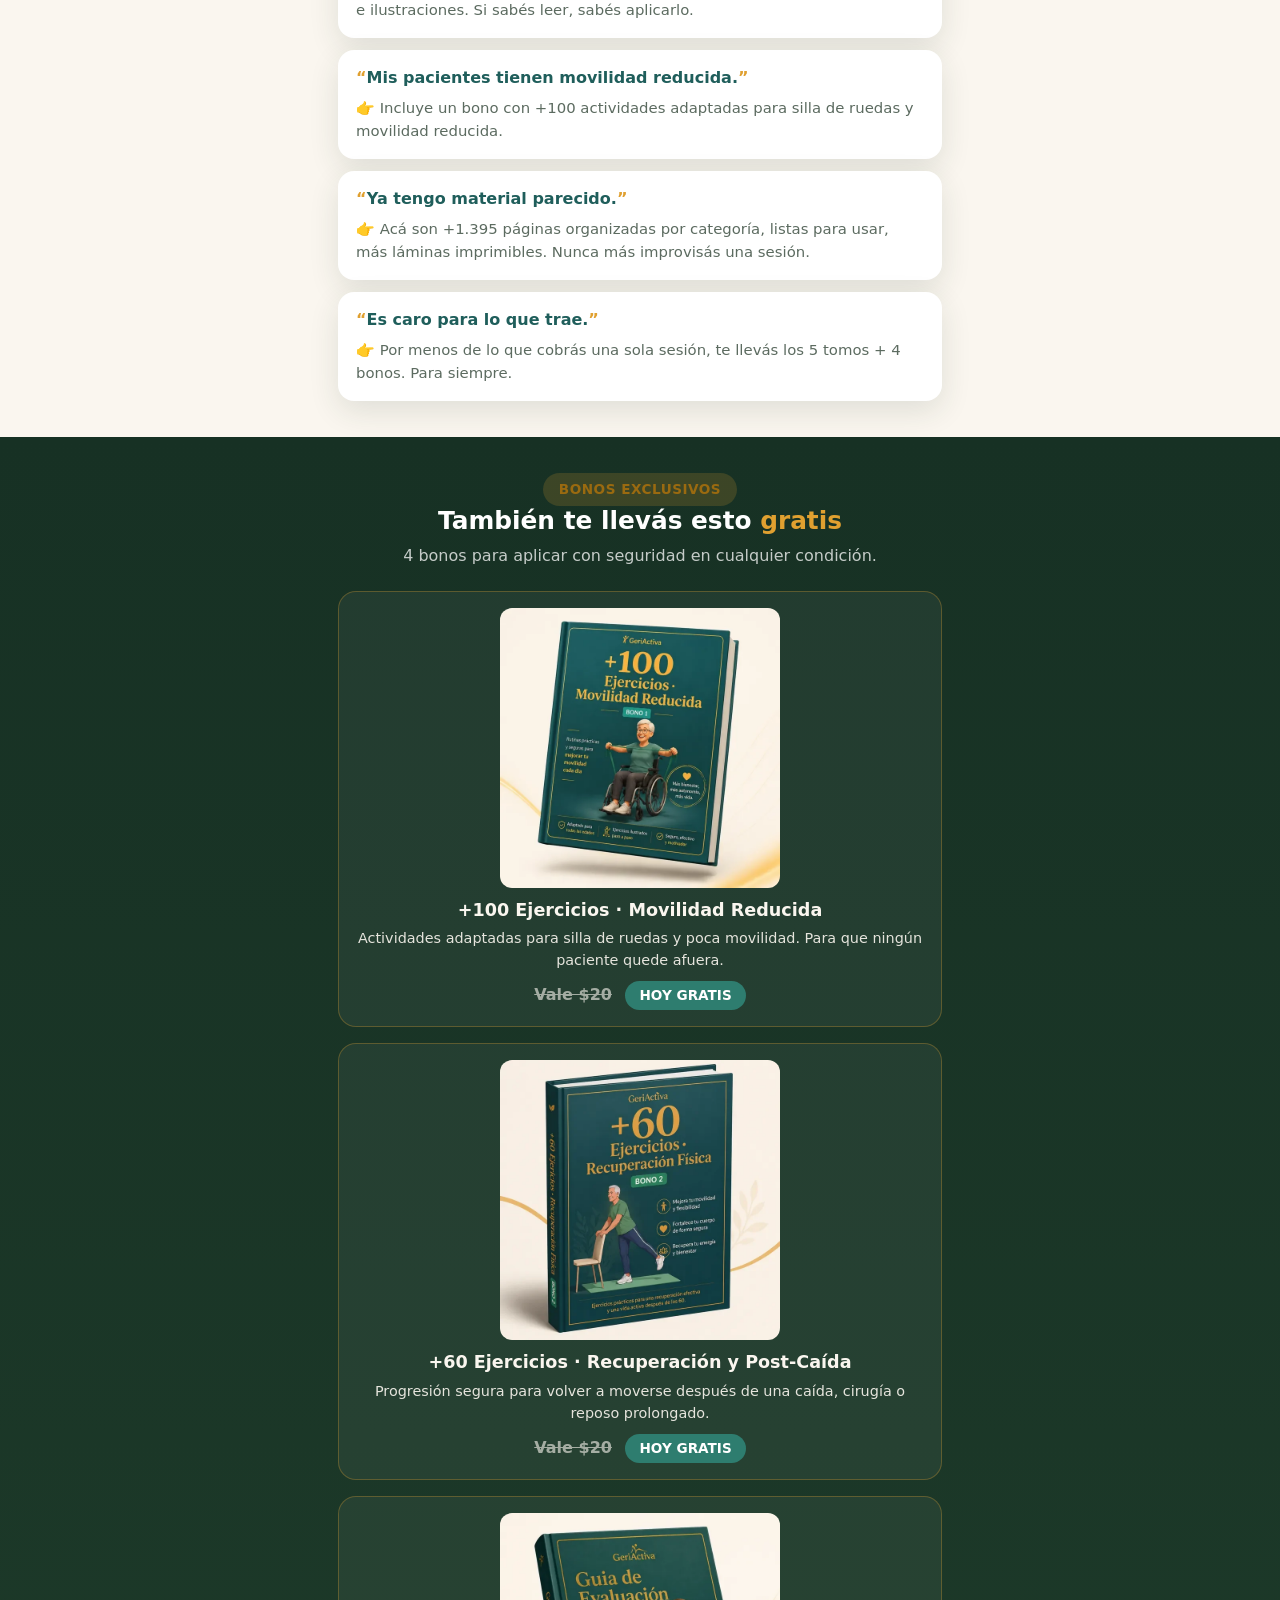
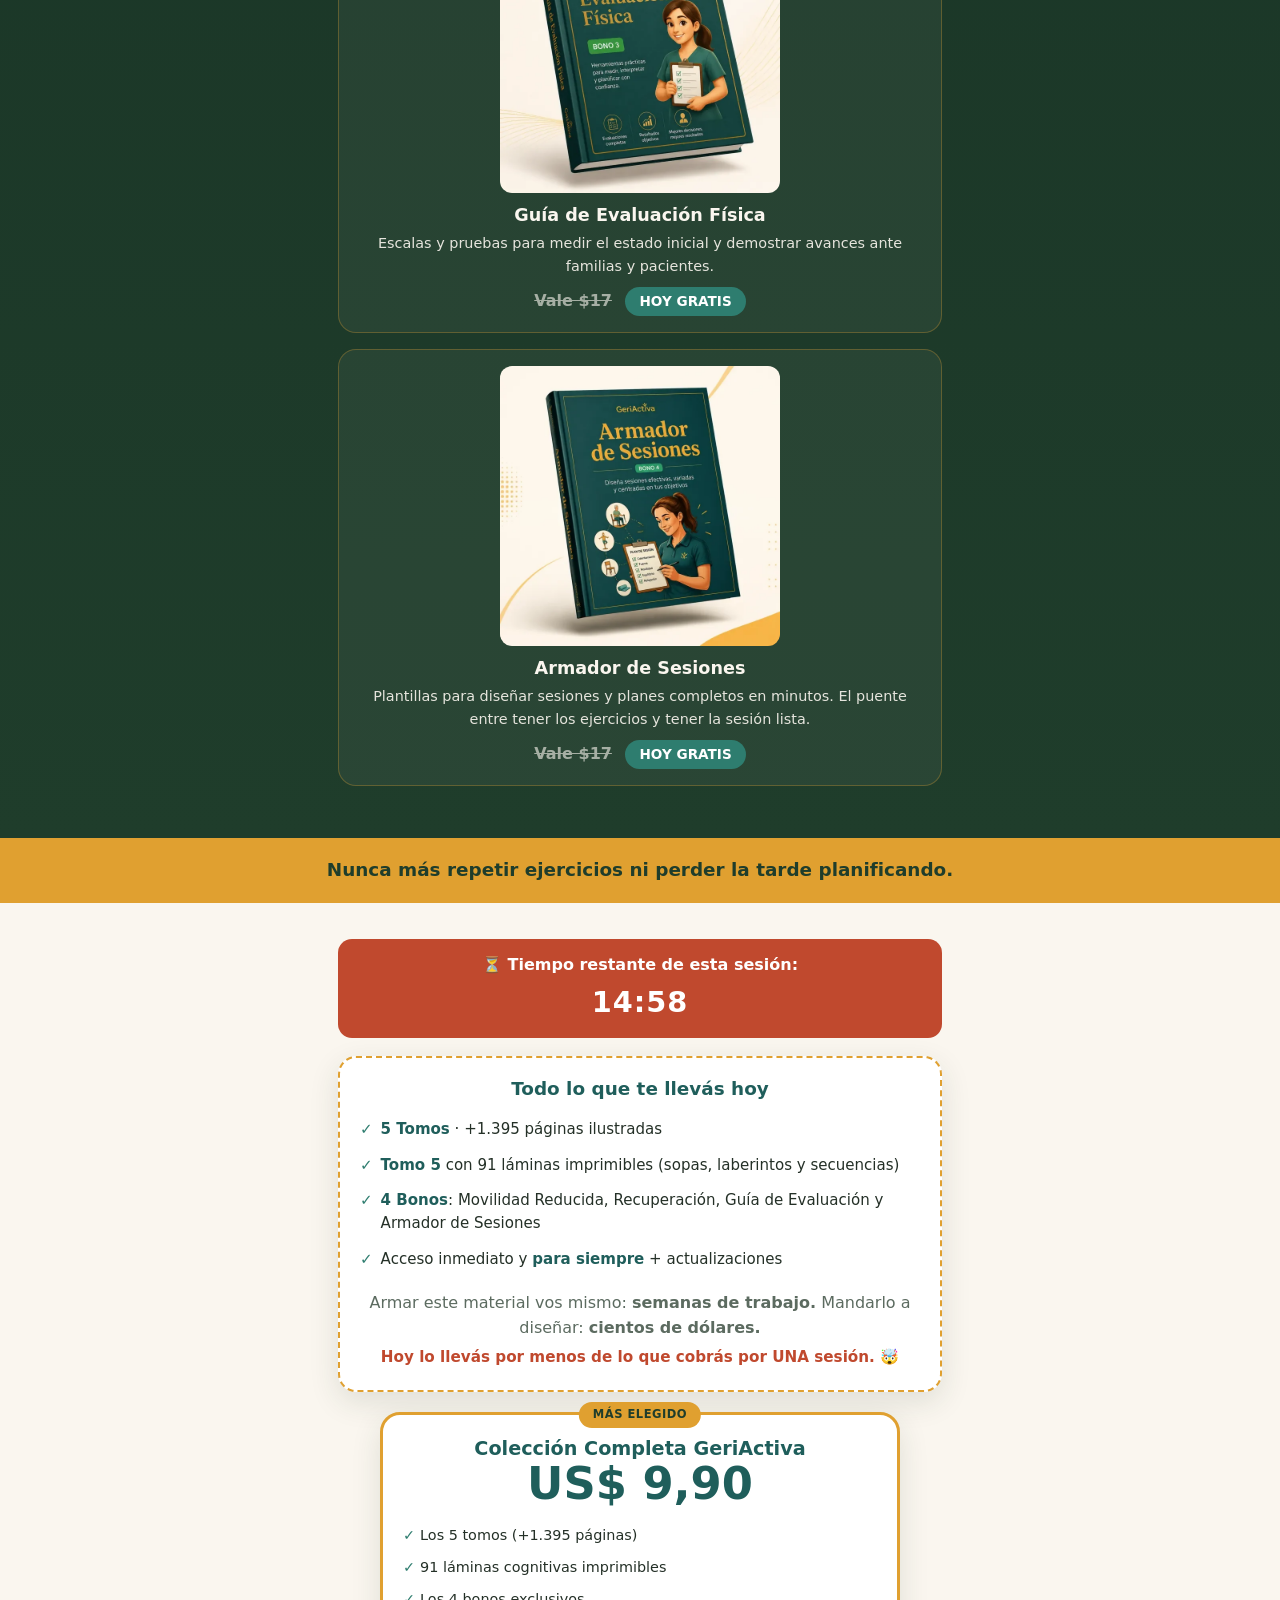
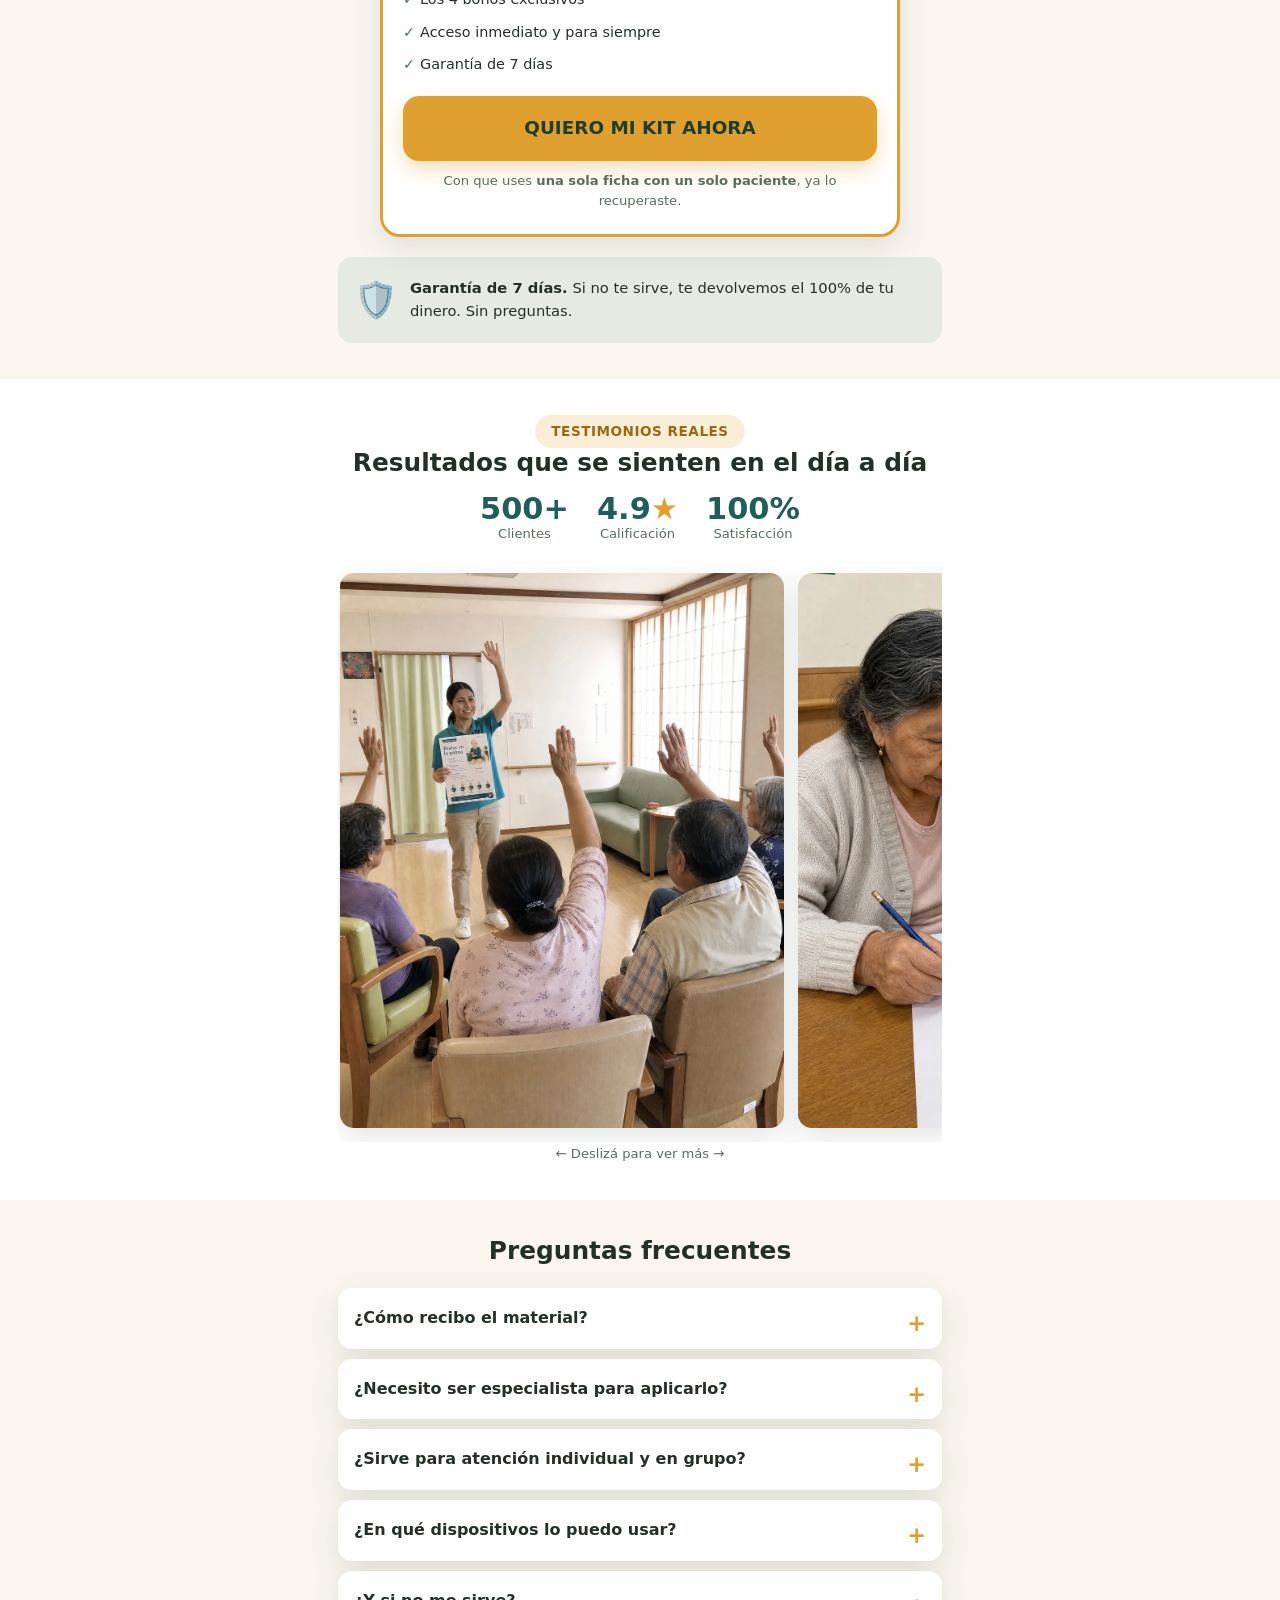
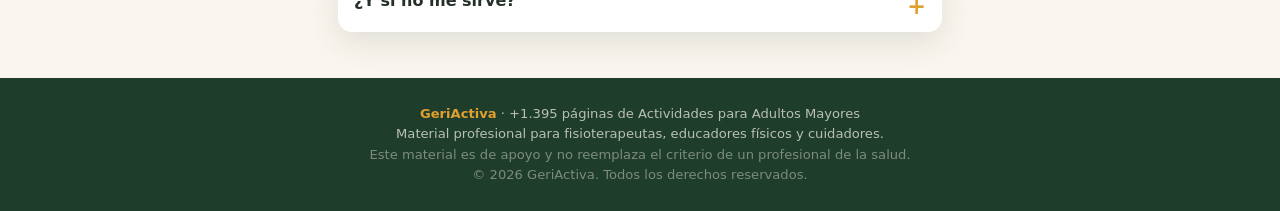
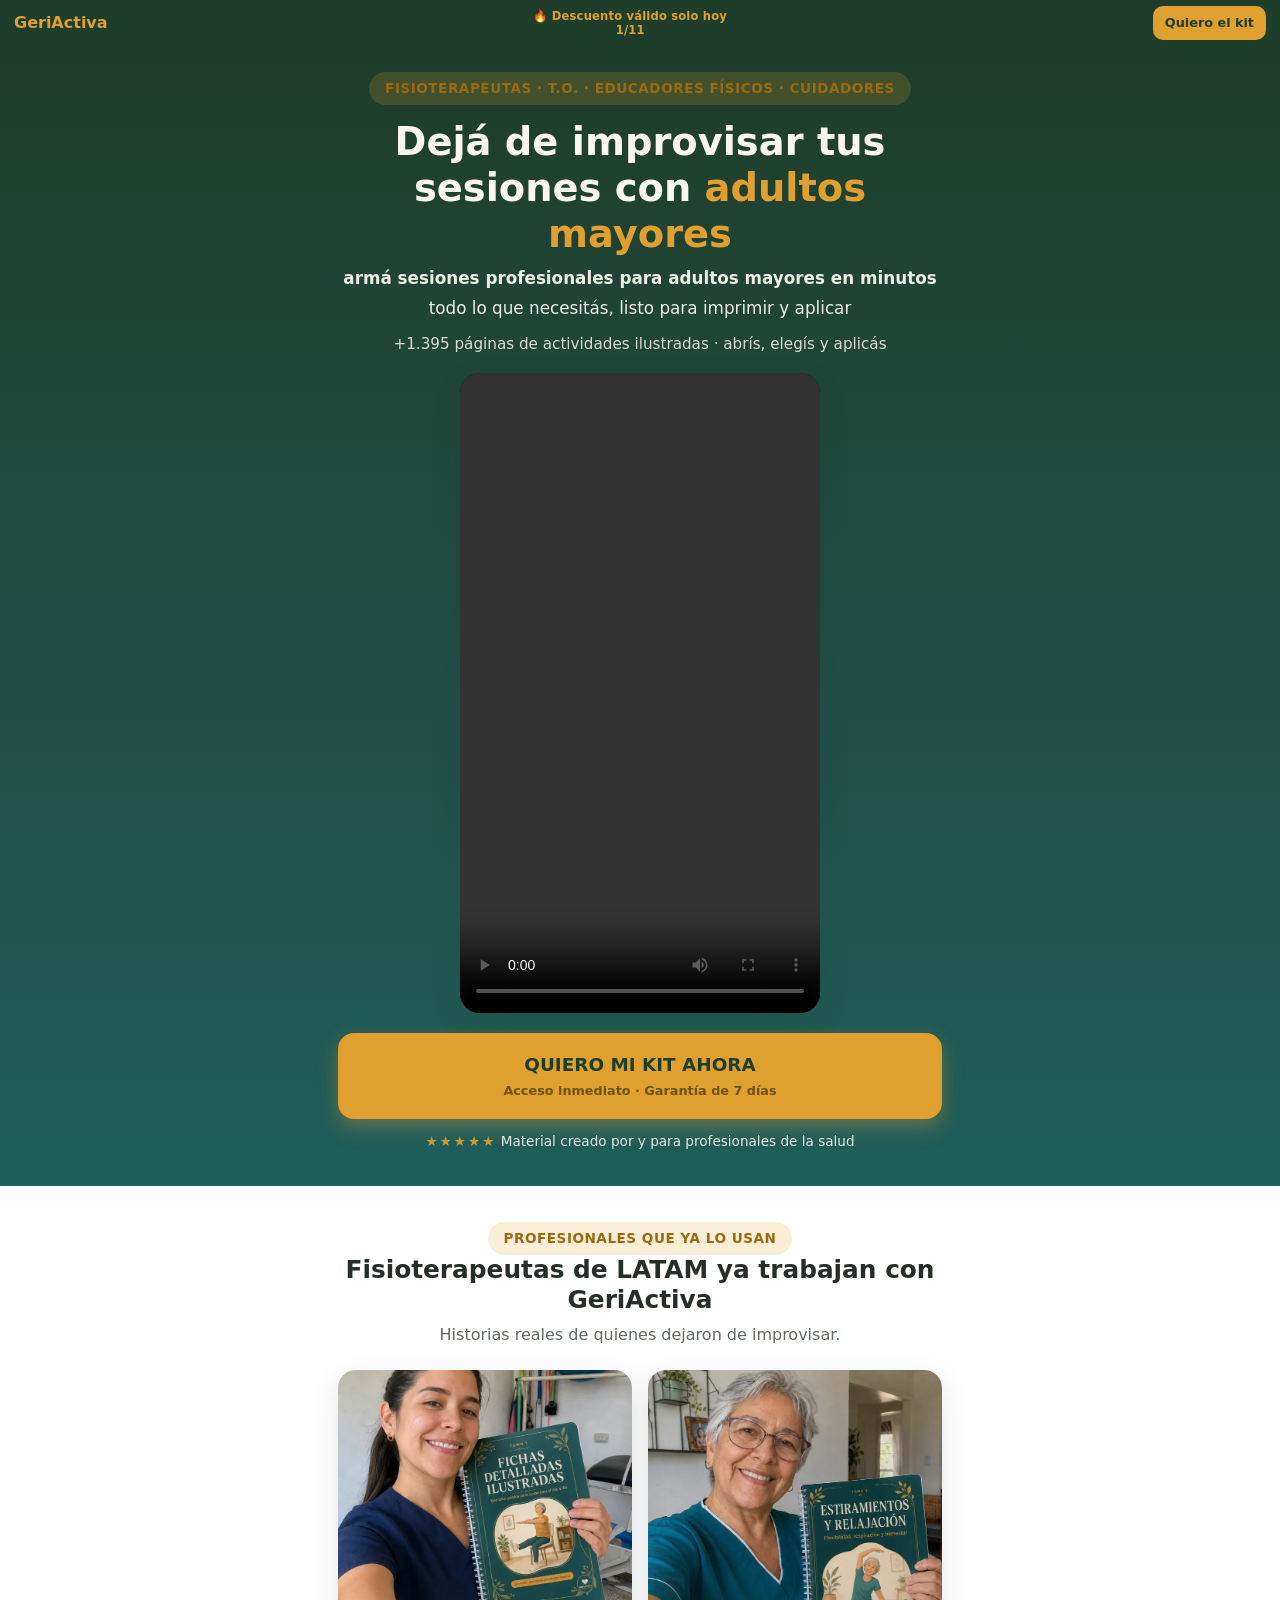
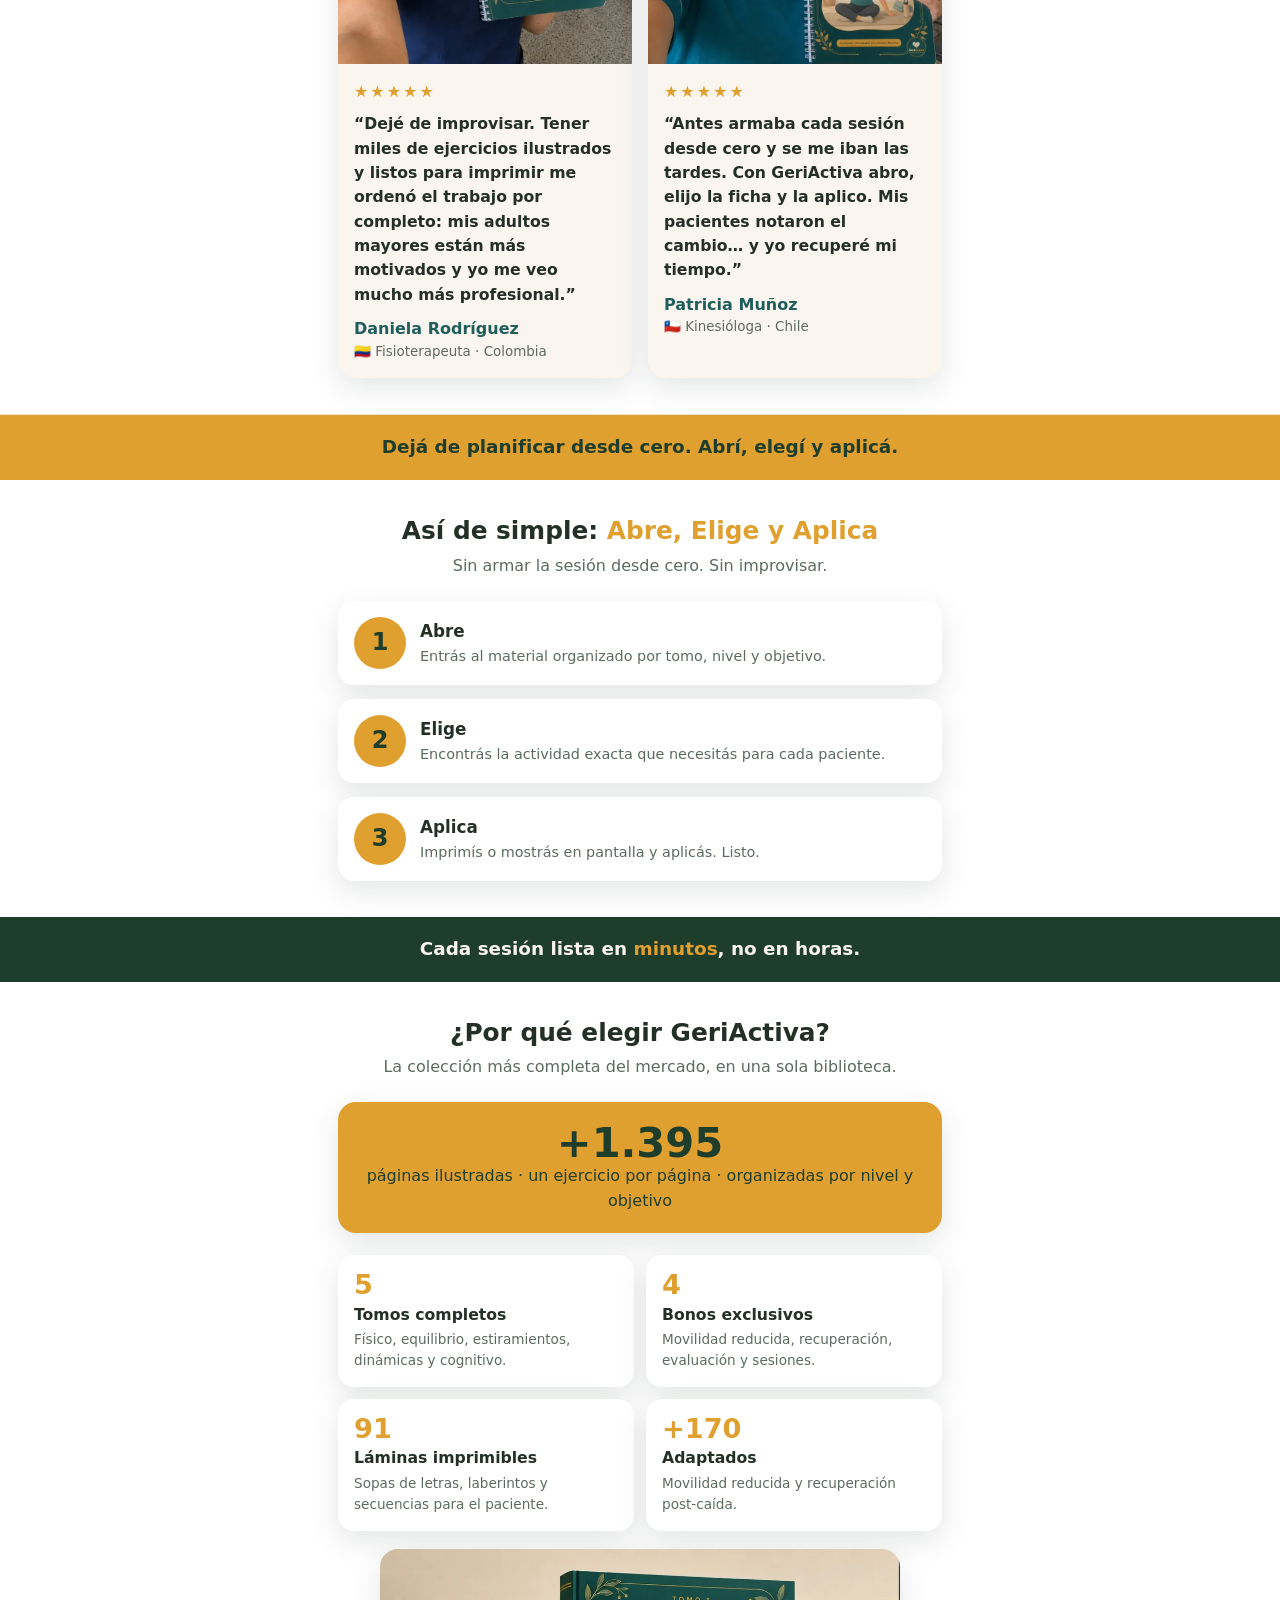
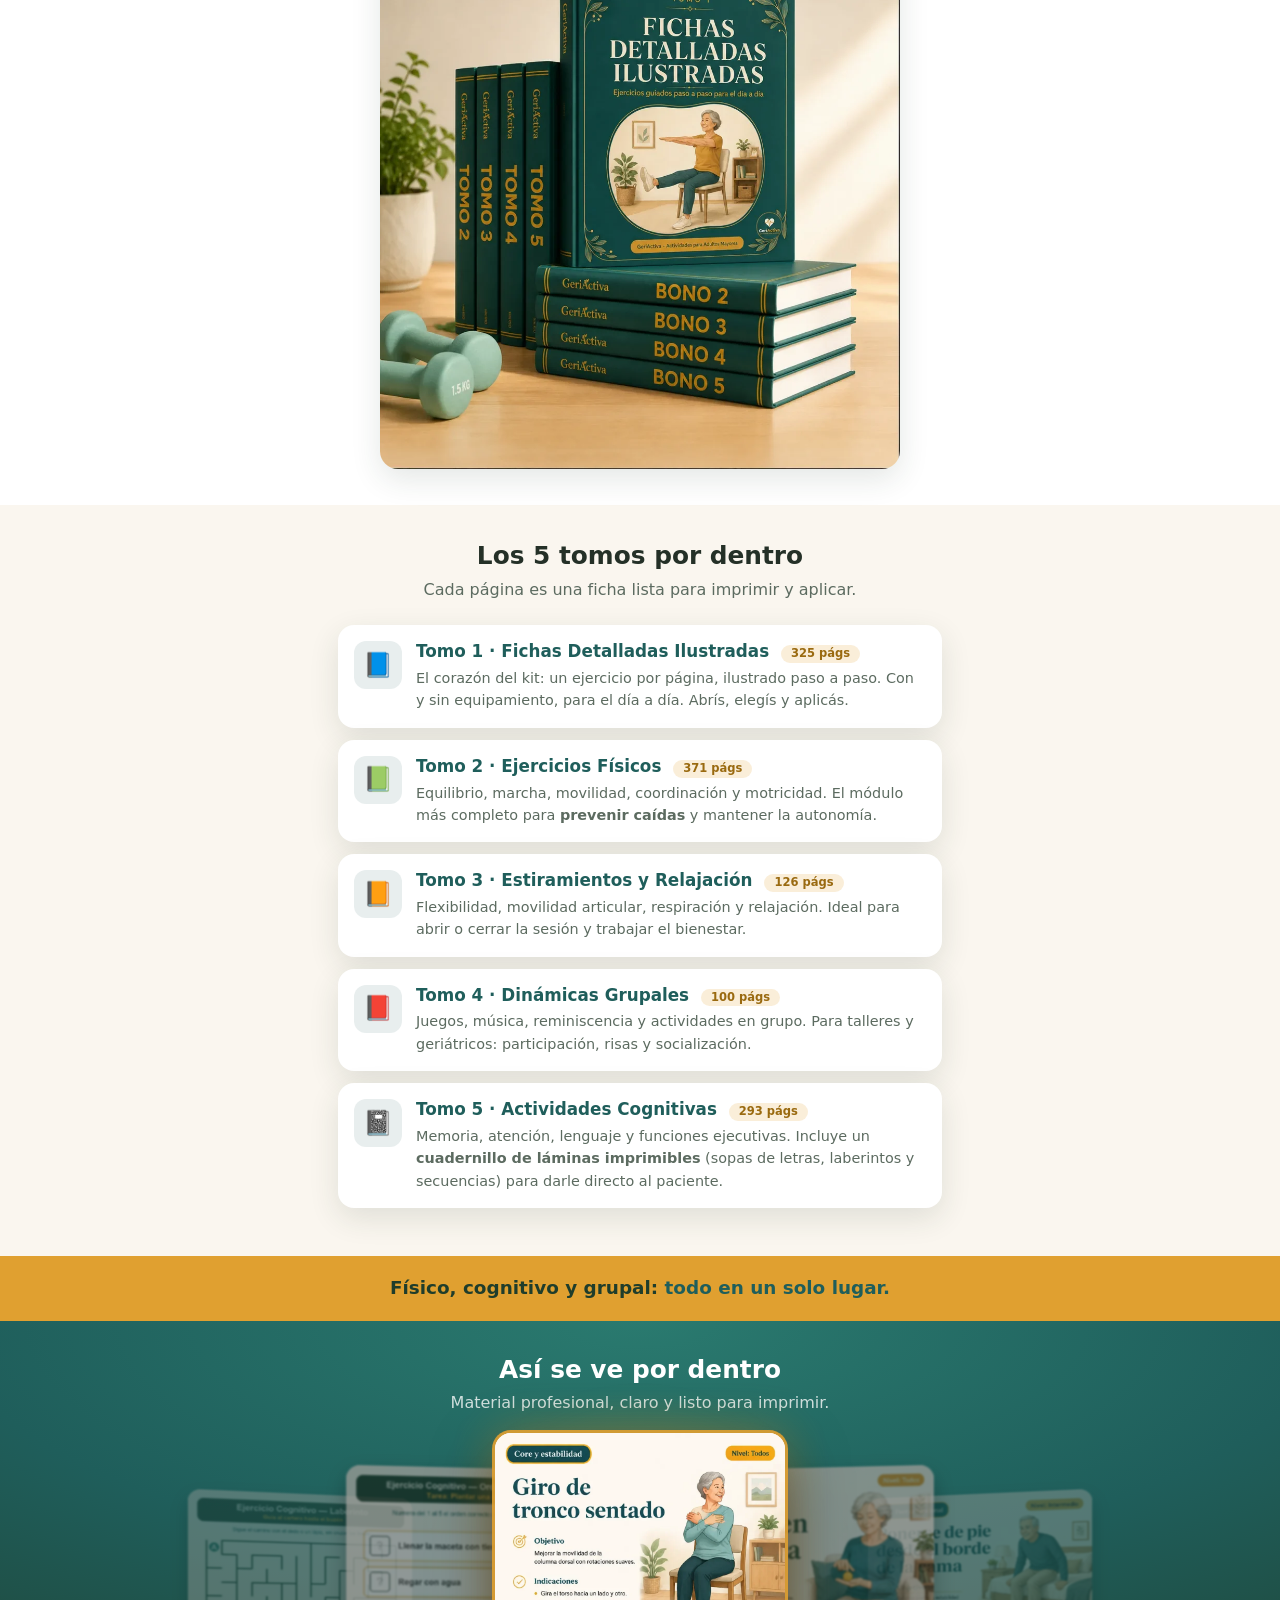
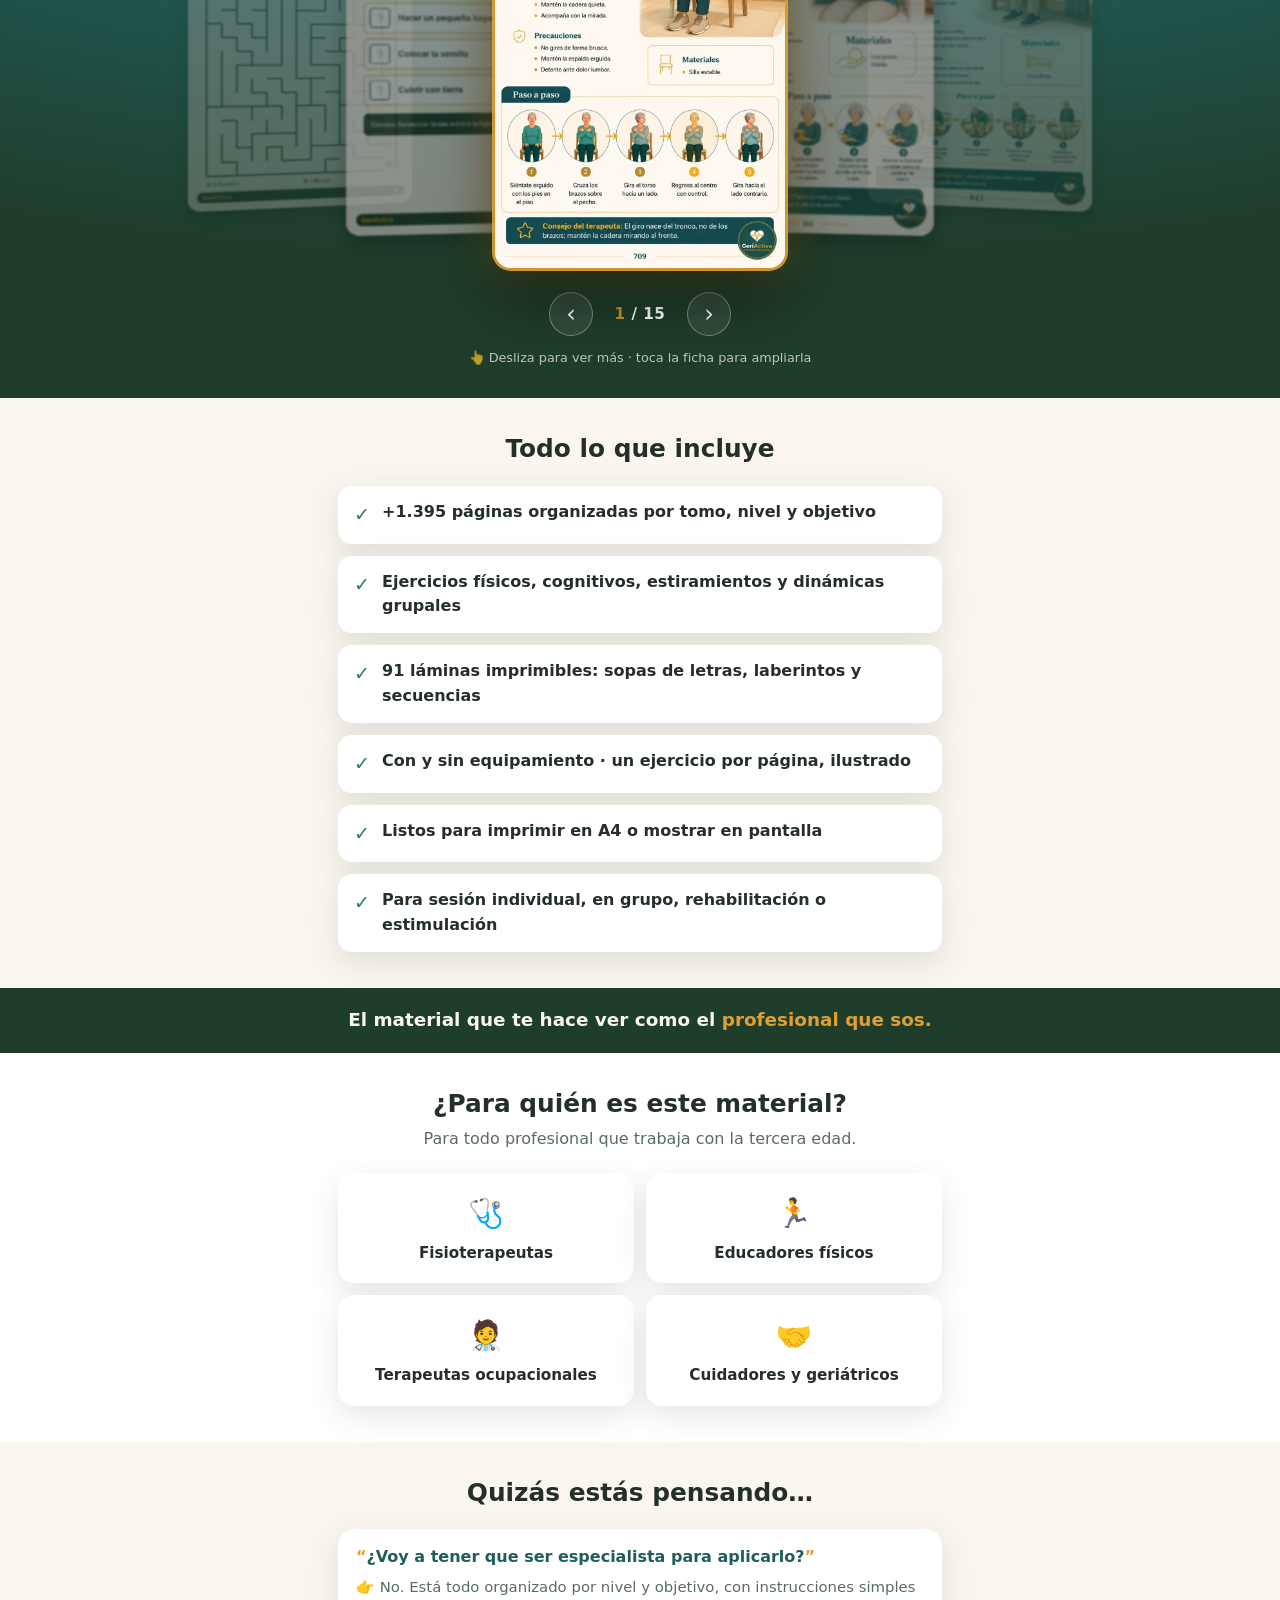
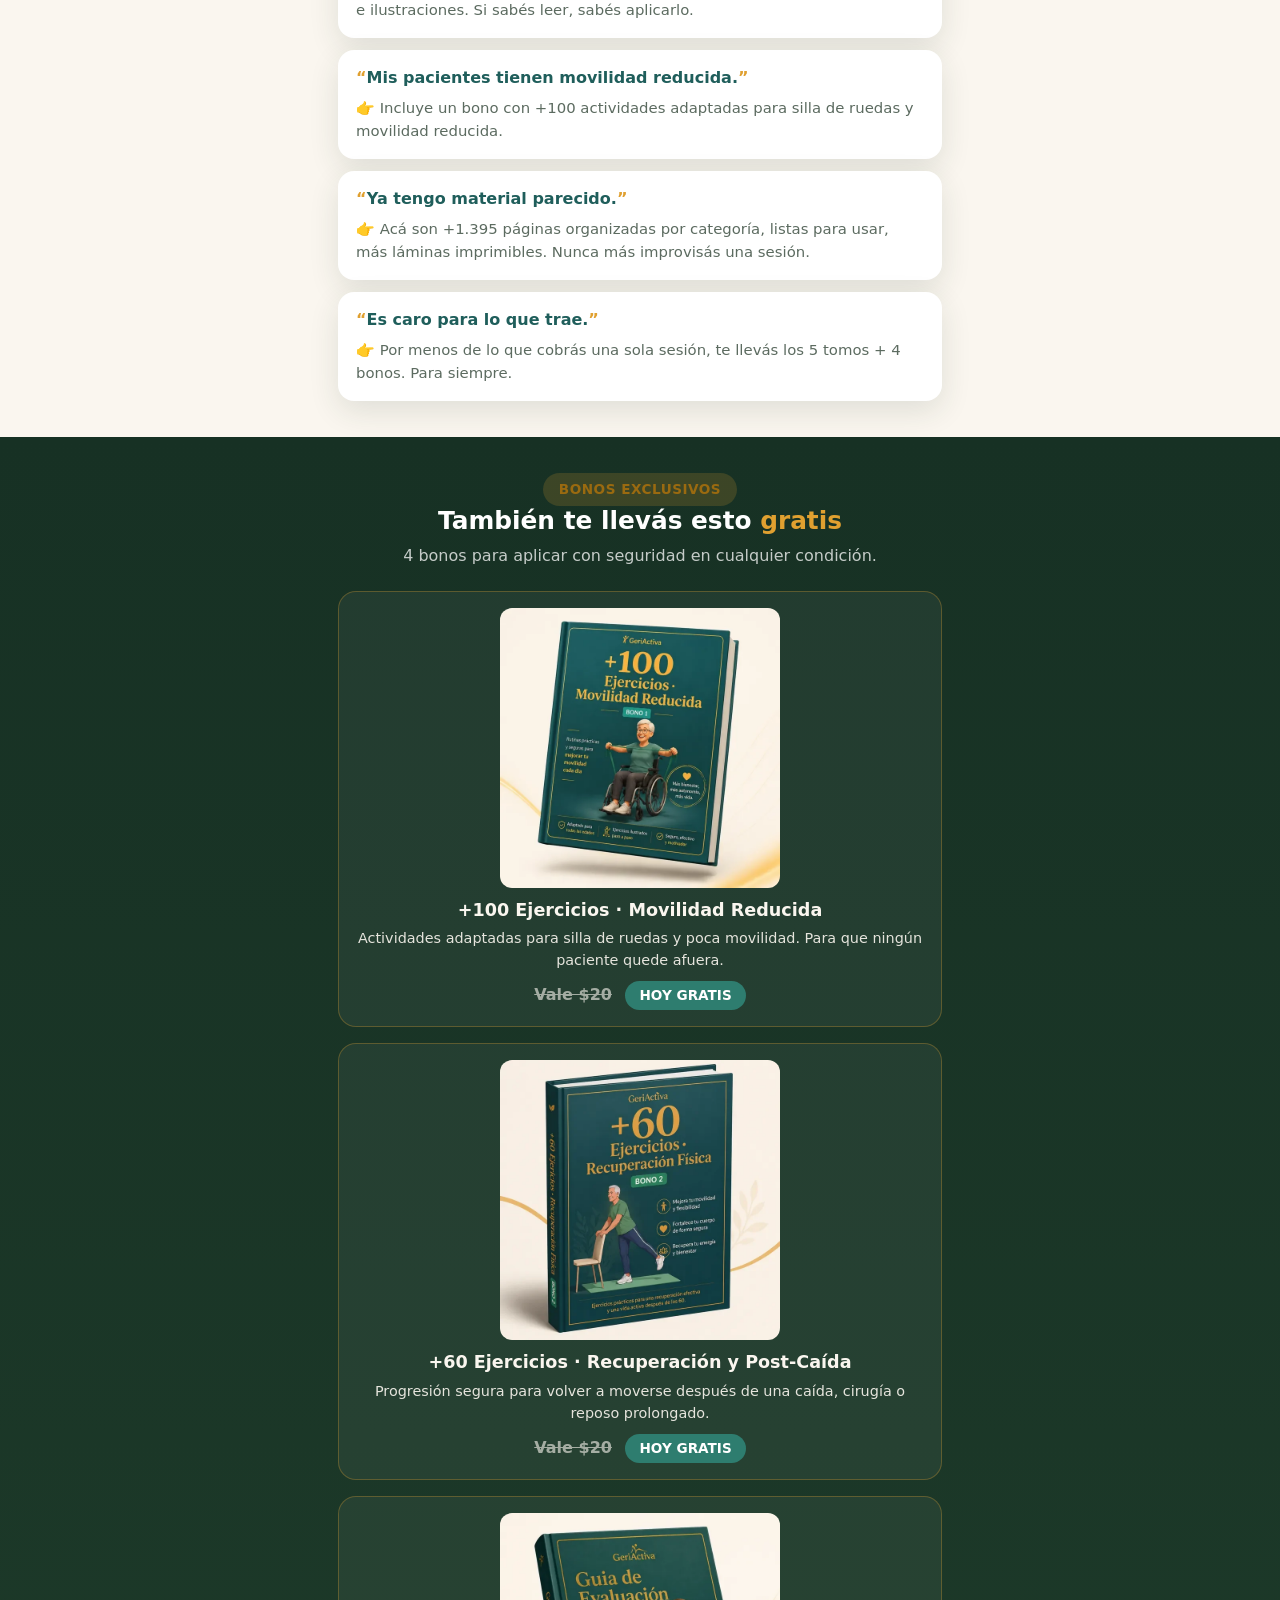
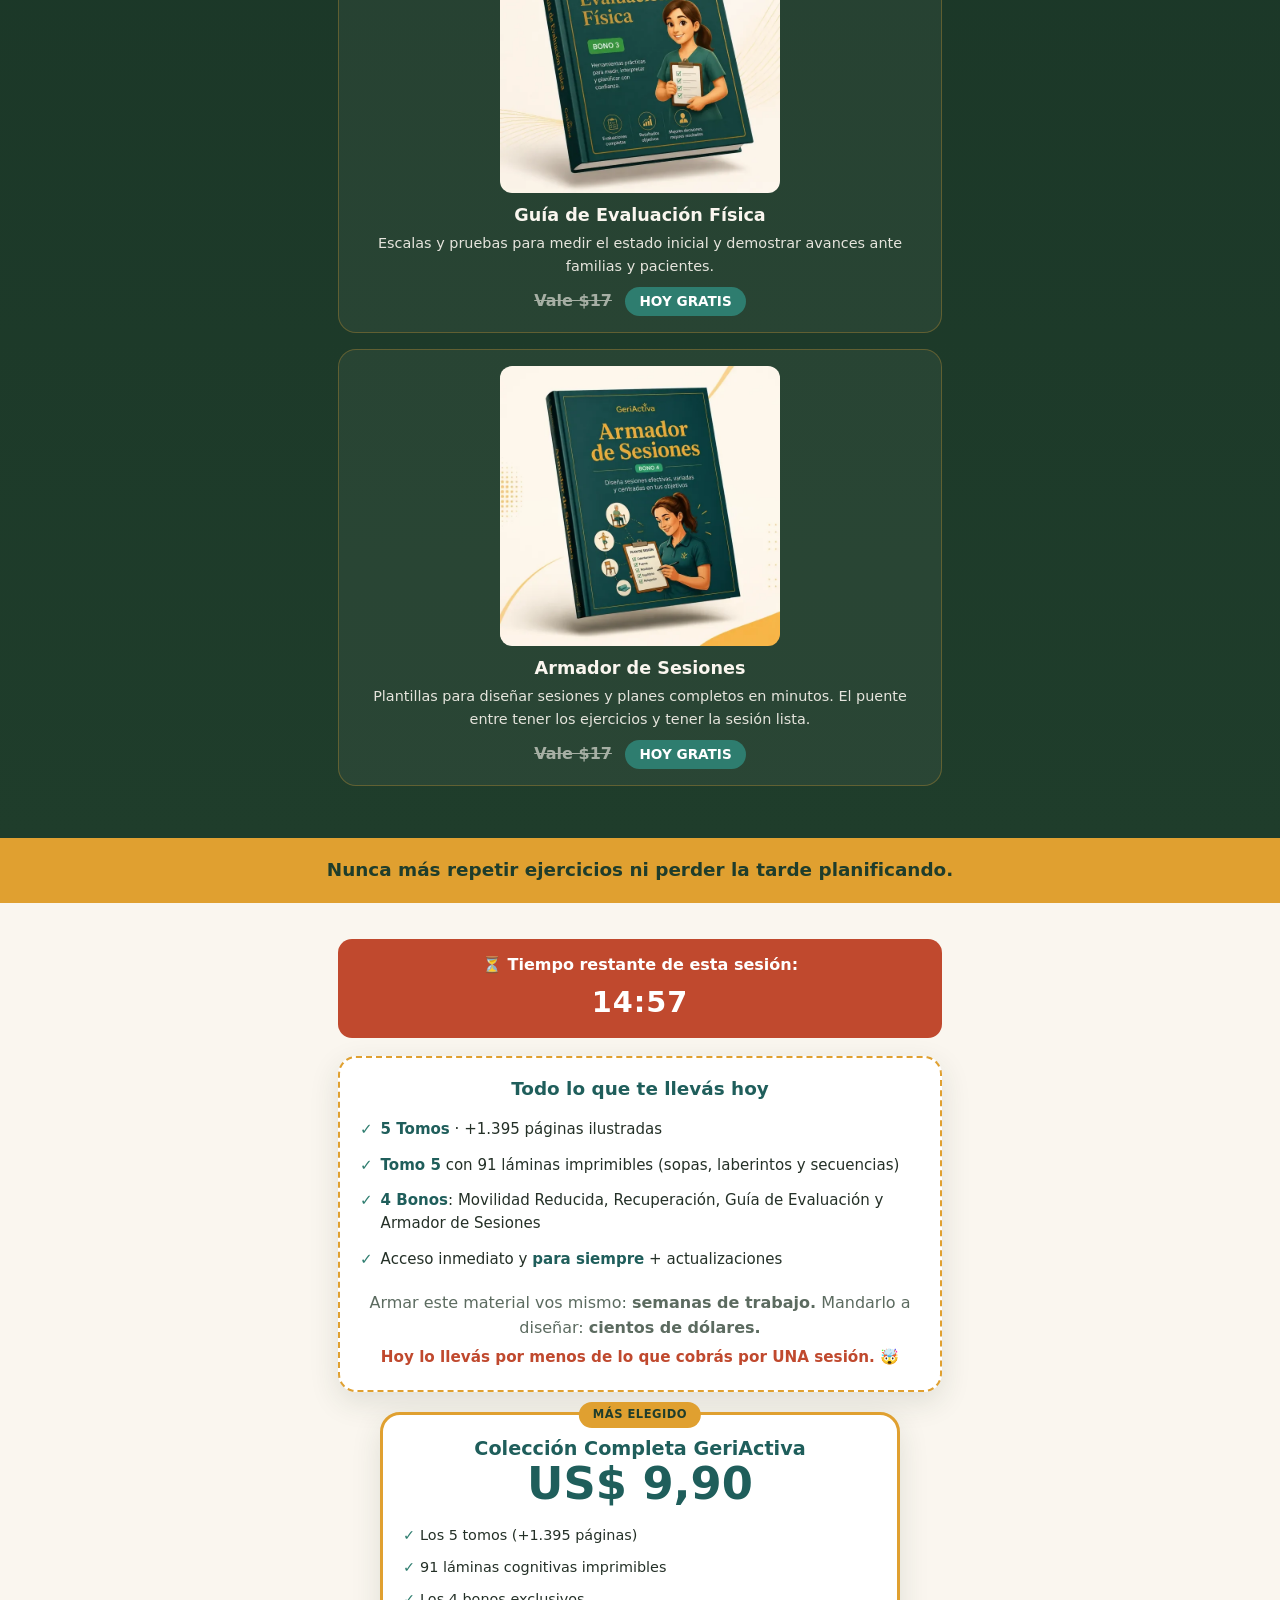
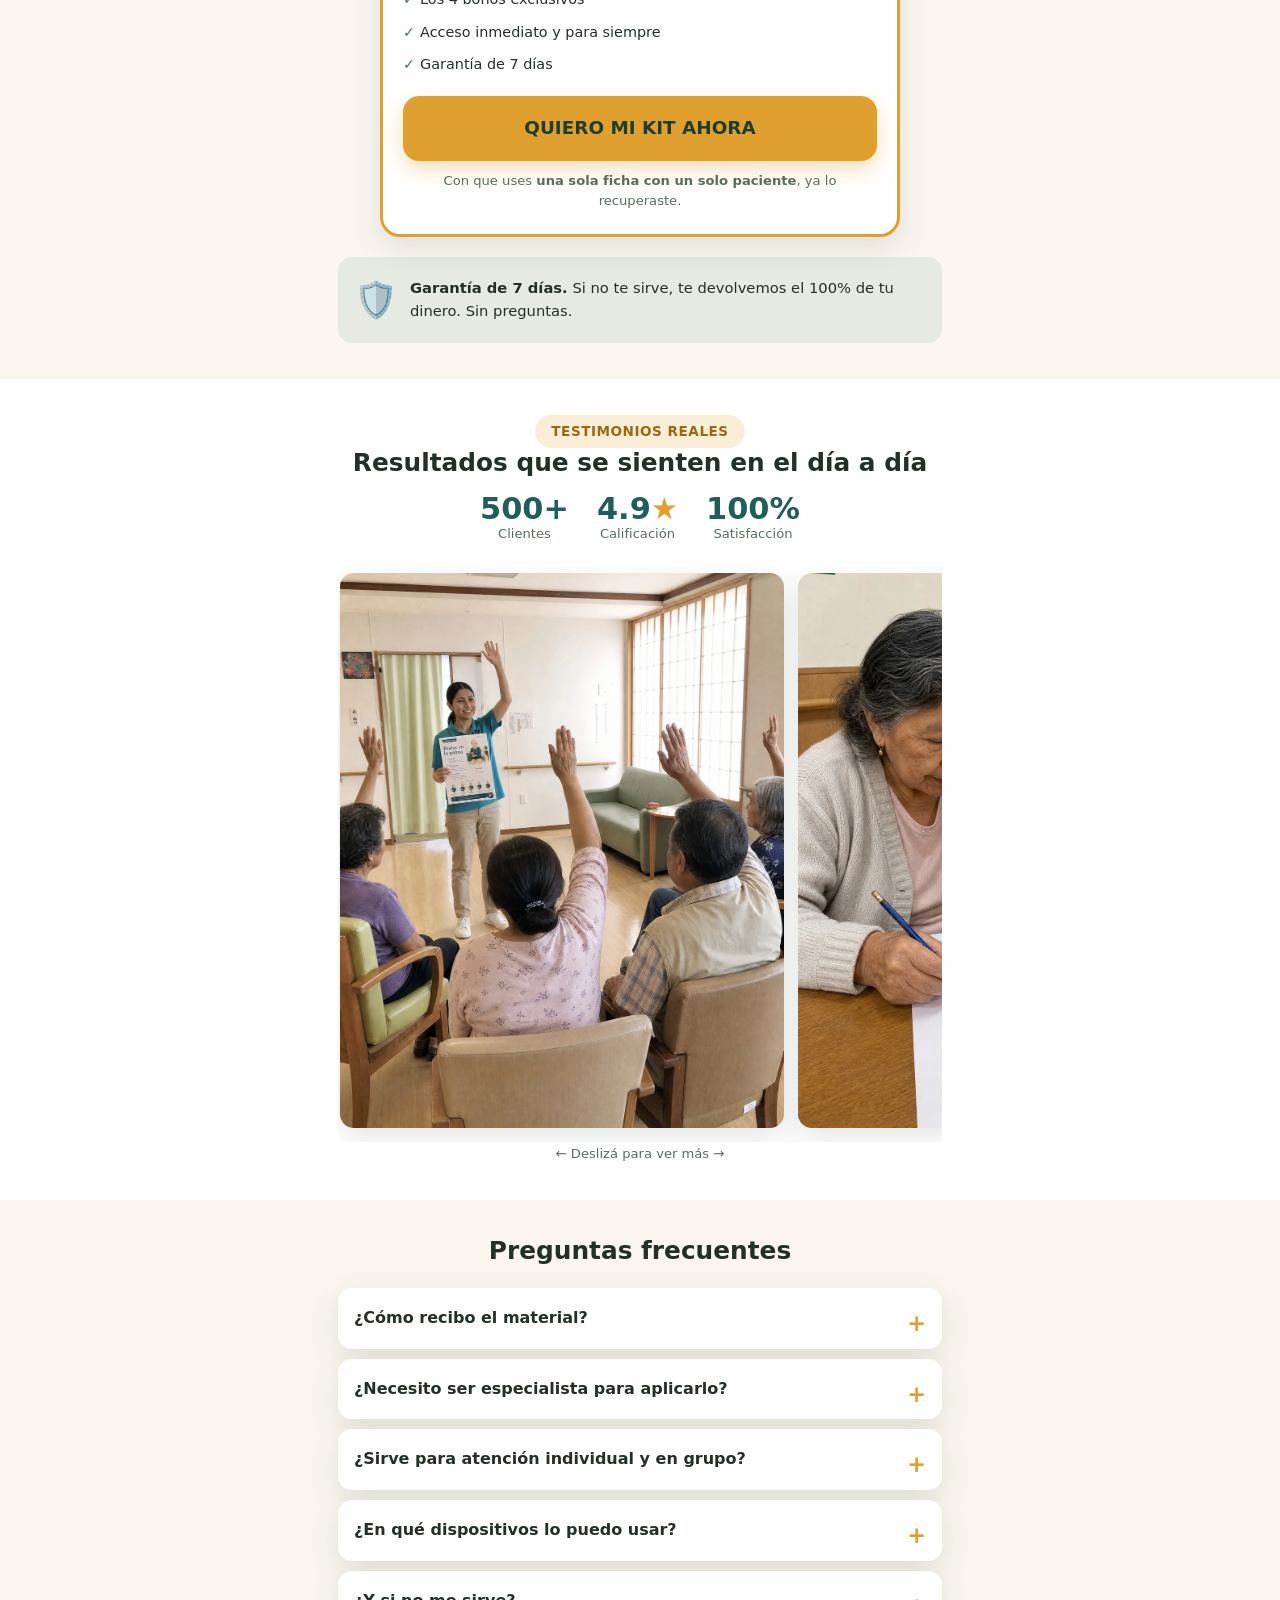
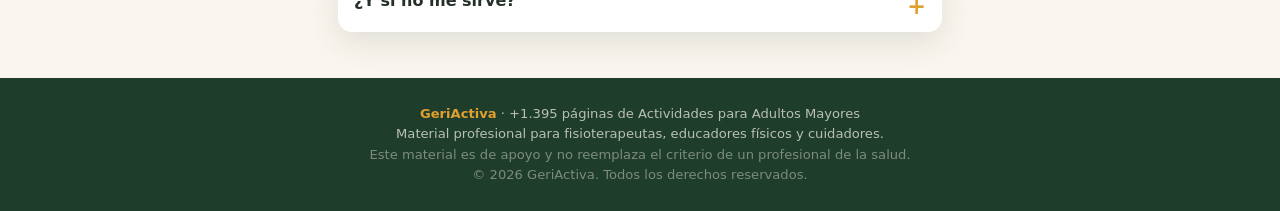
